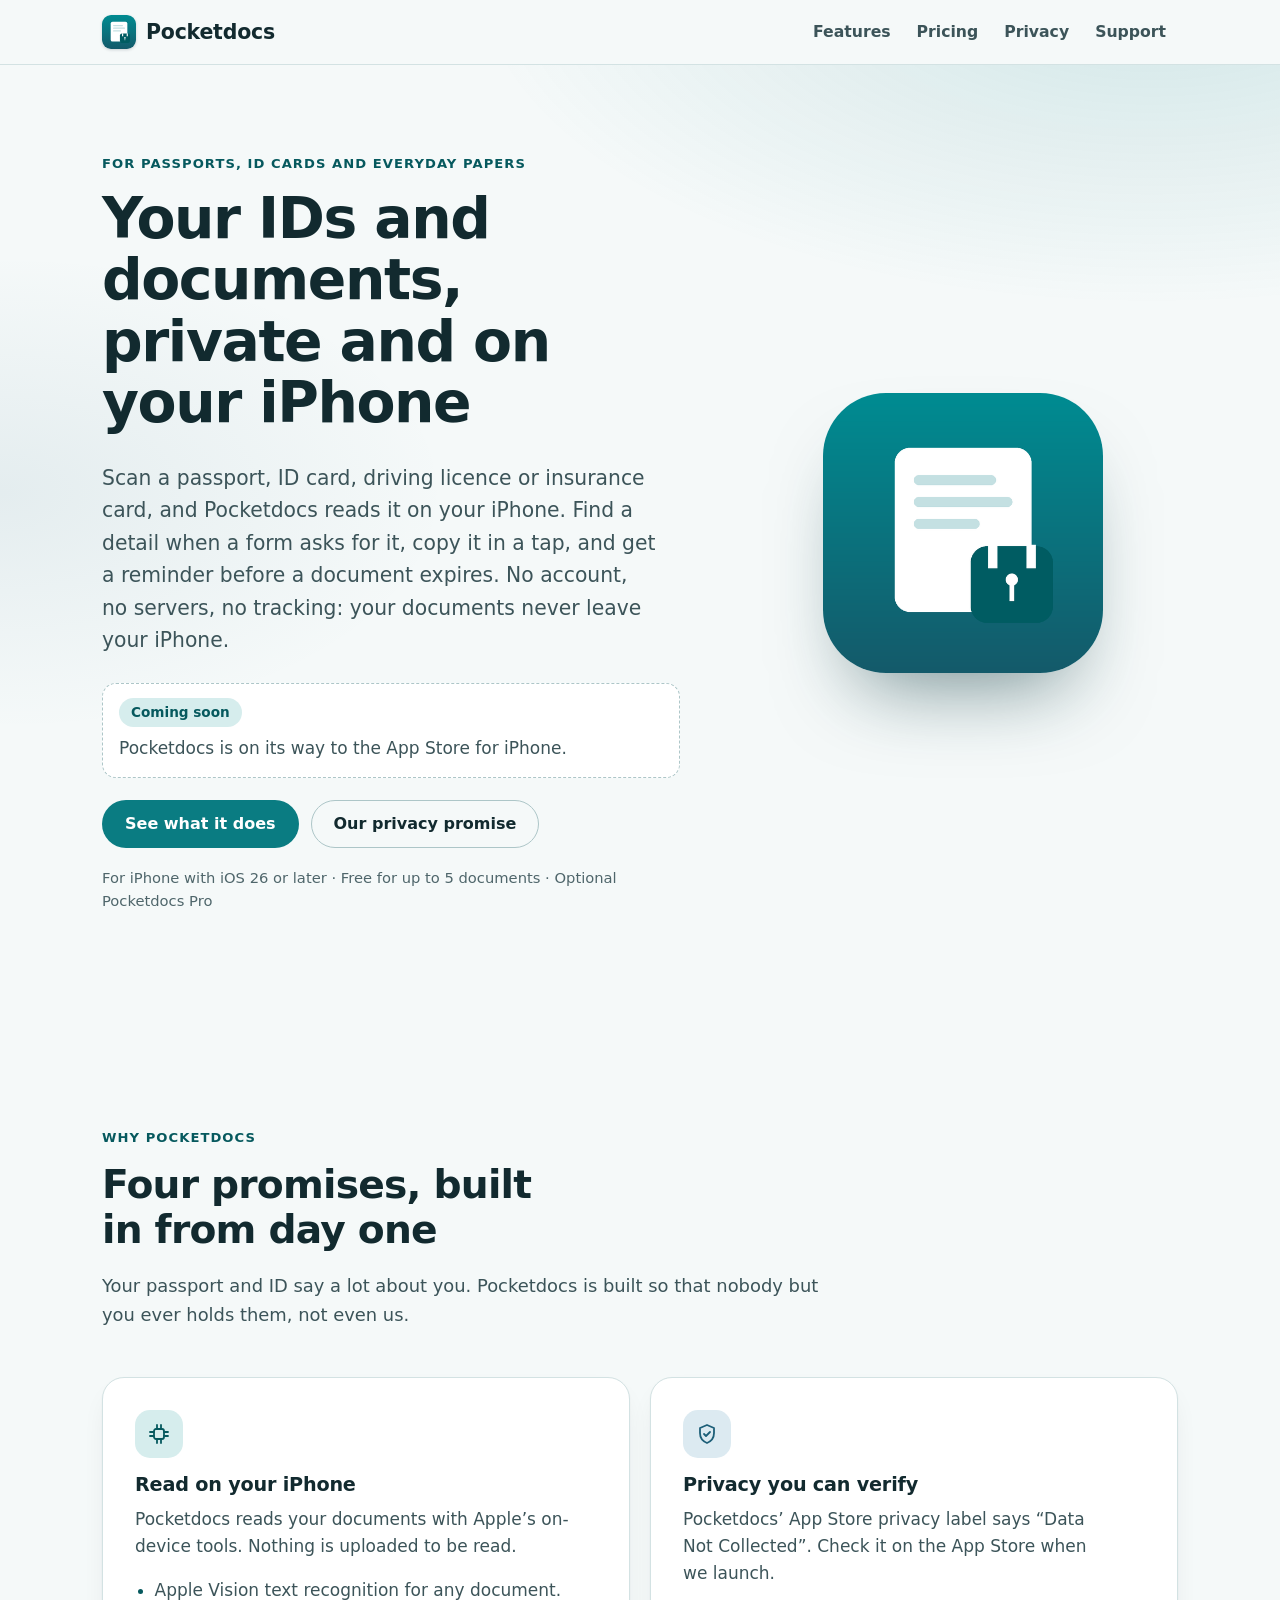
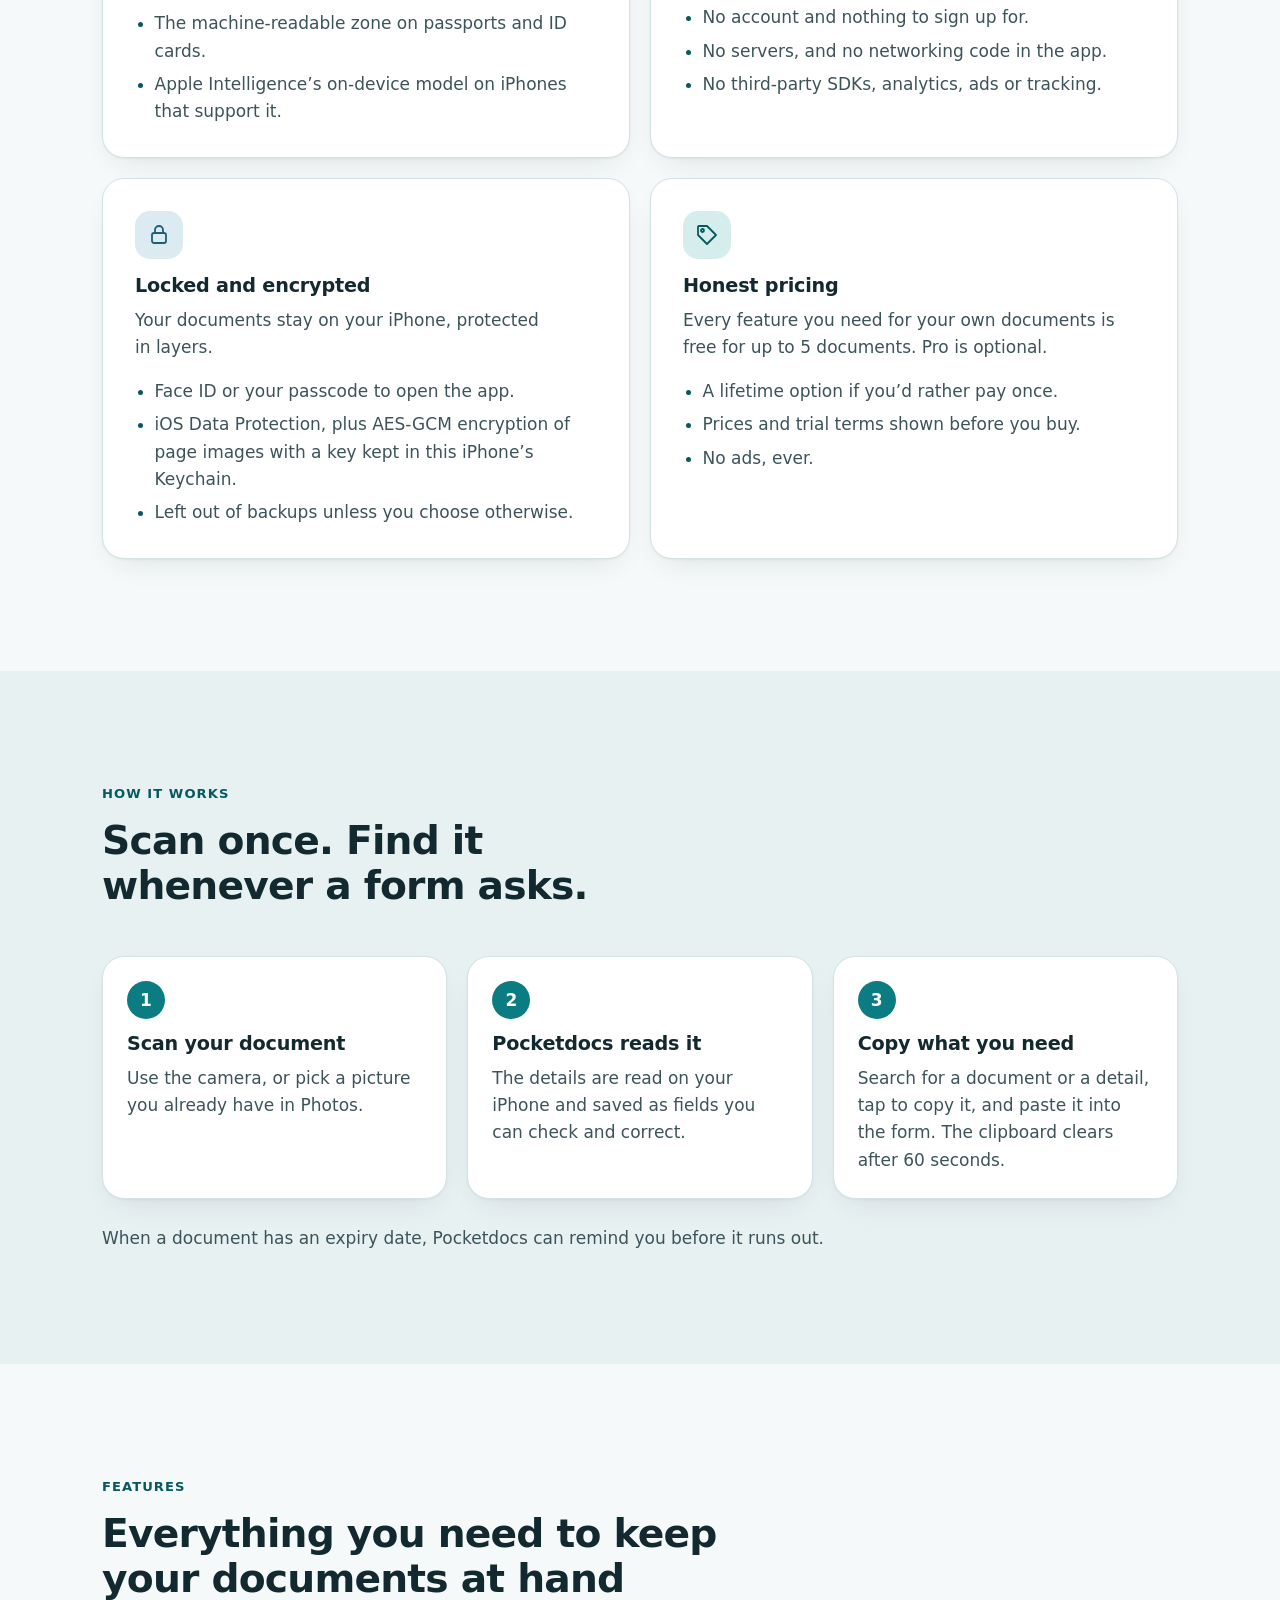
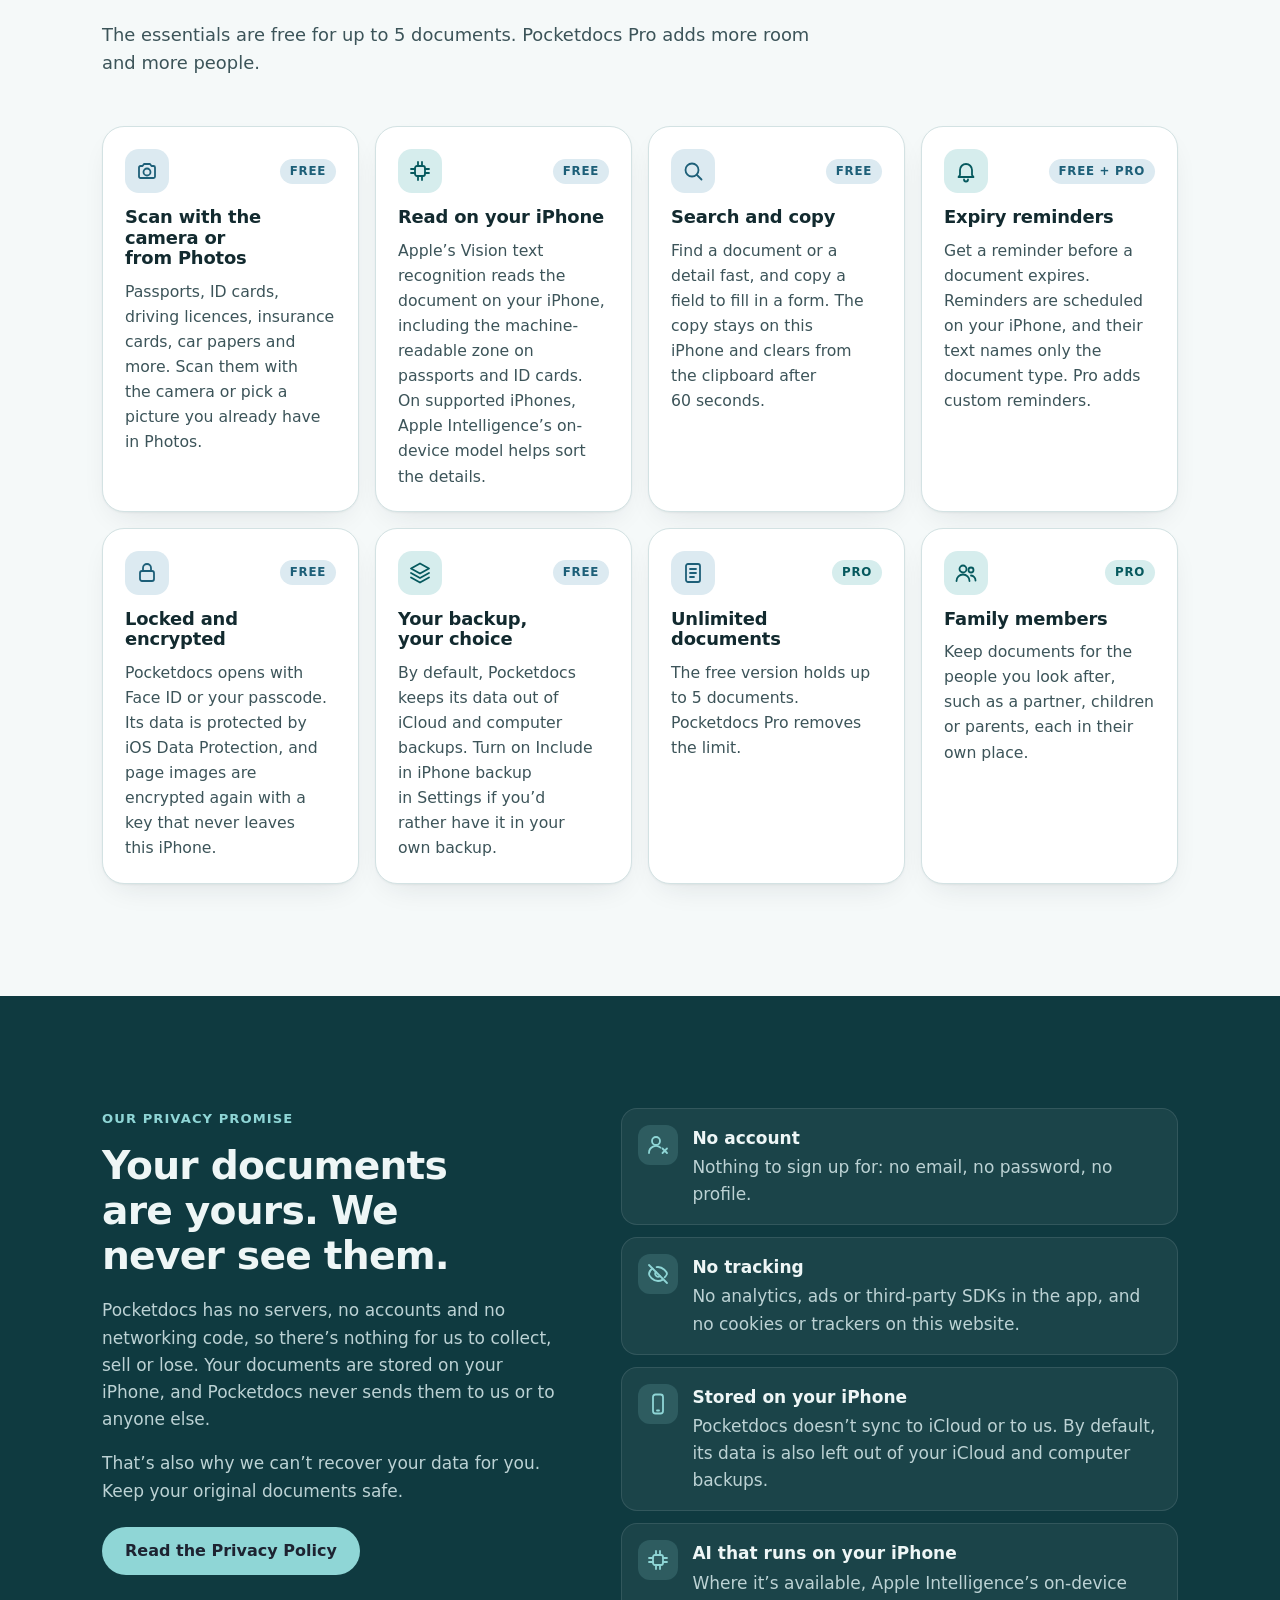
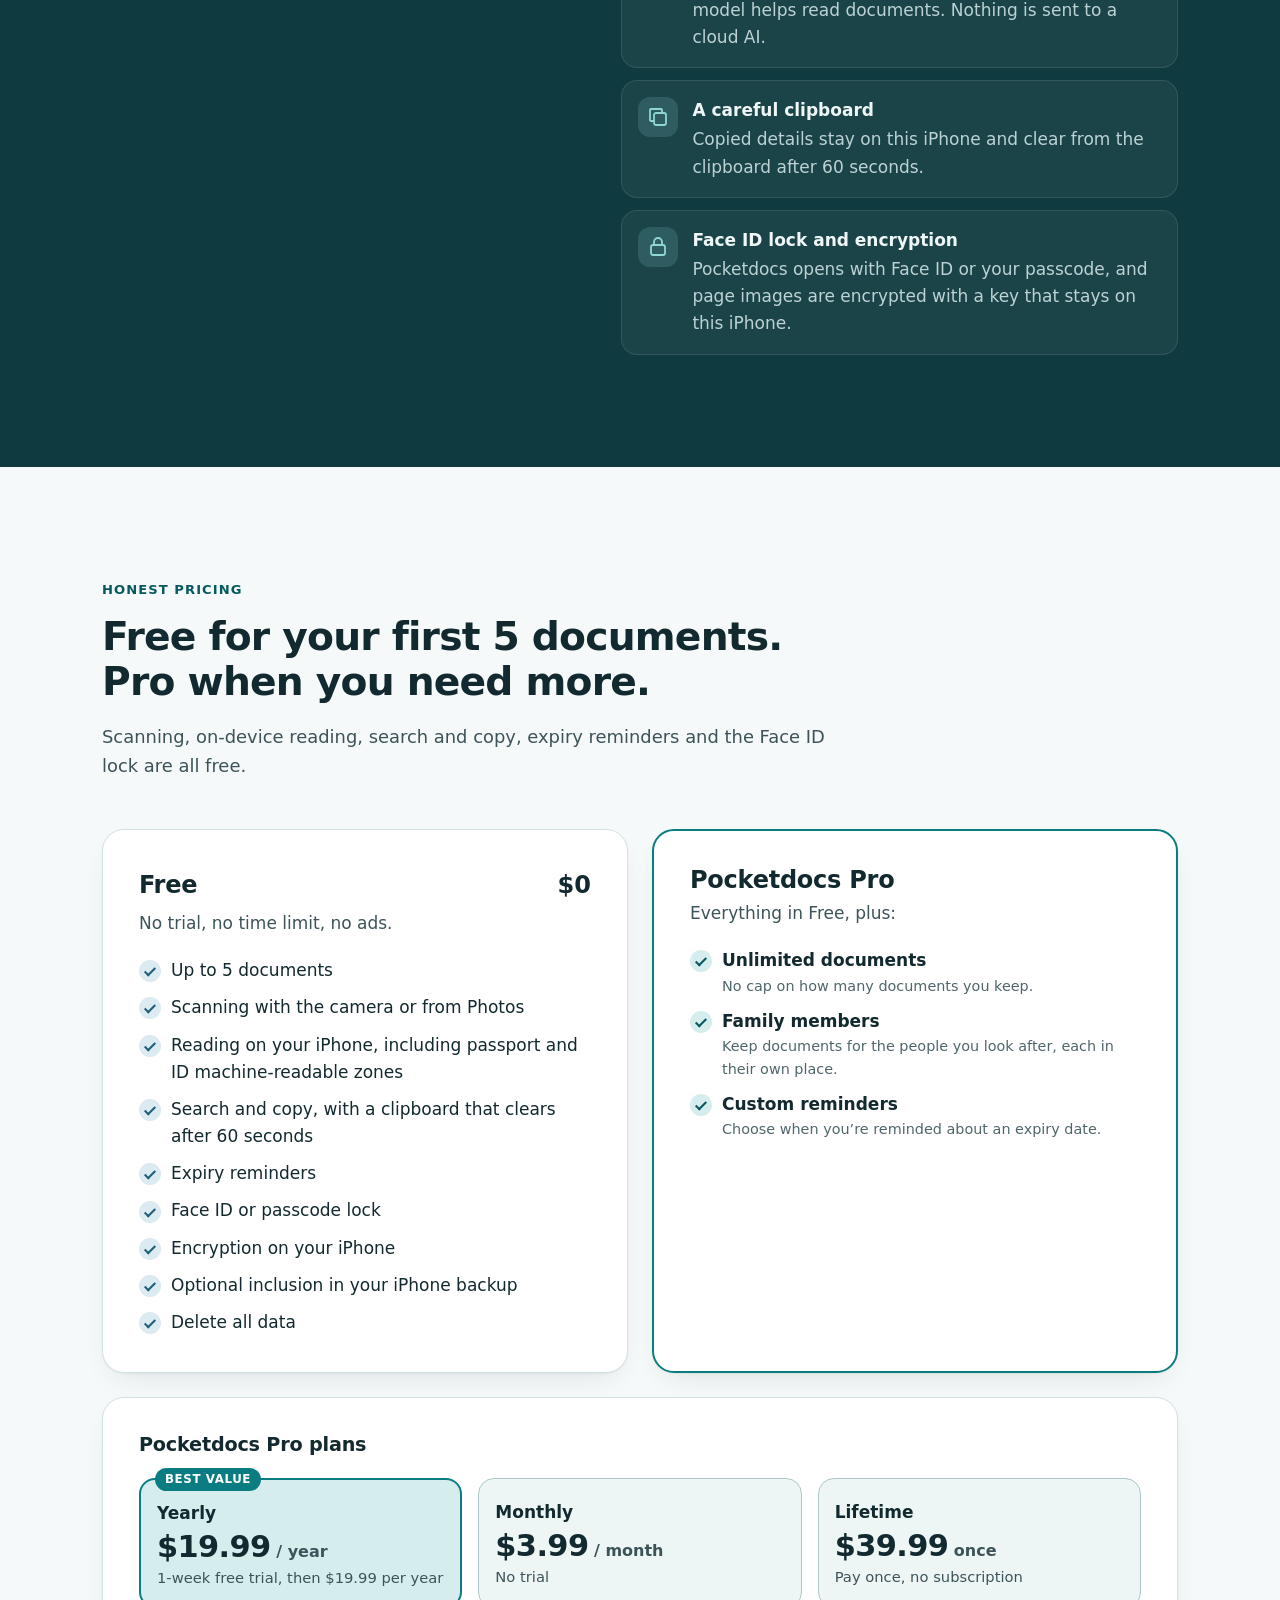
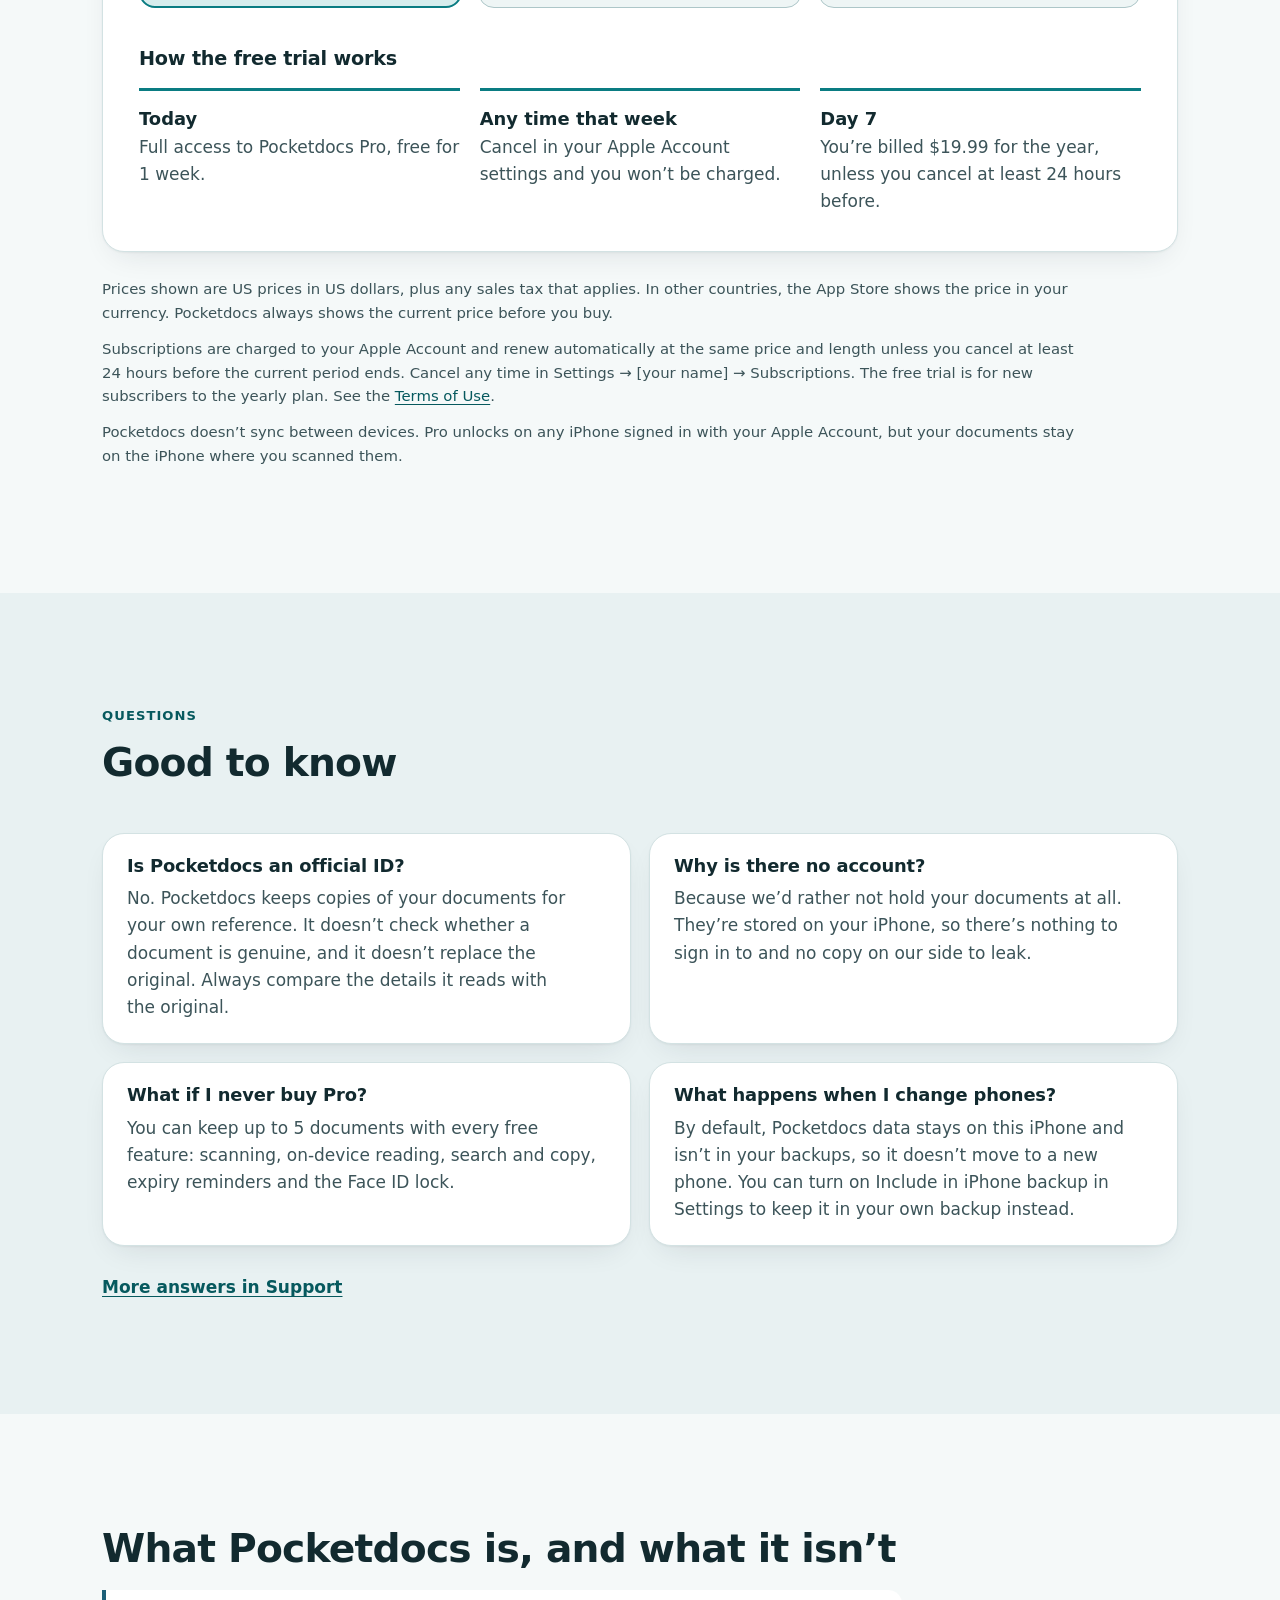
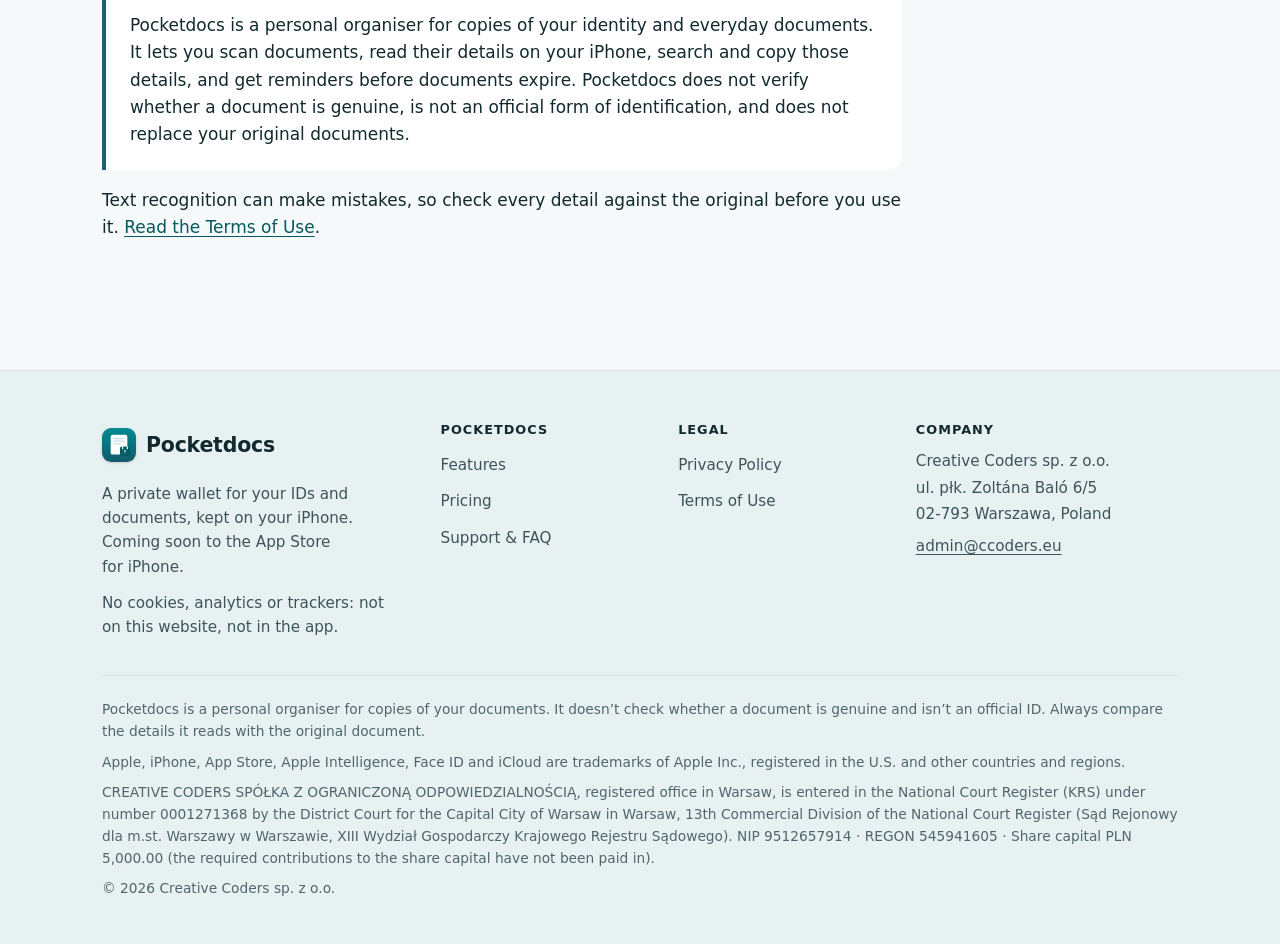
==== index.html @ 532b8bff "Publish the Pocketdocs website Landing page, Privacy Policy, Terms of Use, Support and 404 page, ada" ====
<!doctype html>
<html lang="en">
<head>
  <meta charset="utf-8">
  <meta name="viewport" content="width=device-width, initial-scale=1">
  <title>Pocketdocs: a private wallet for your IDs and documents</title>
  <meta name="description" content="Pocketdocs keeps your passport, ID card, driving licence and other documents on your iPhone: scanned and read on the device, encrypted, locked with Face ID, with expiry reminders. No account, no servers, no tracking.">
  <link rel="canonical" href="https://creative-coders-eu.github.io/pocketdocs/">
  <meta name="color-scheme" content="light dark">
  <meta name="theme-color" content="#f5f9f9" media="(prefers-color-scheme: light)">
  <meta name="theme-color" content="#0c1517" media="(prefers-color-scheme: dark)">
  <meta name="referrer" content="no-referrer">
  <meta http-equiv="Content-Security-Policy" content="default-src 'none'; style-src 'self'; img-src 'self'; base-uri 'none'; form-action 'none'">
  <meta property="og:type" content="website">
  <meta property="og:site_name" content="Pocketdocs">
  <meta property="og:title" content="Pocketdocs: a private wallet for your IDs and documents">
  <meta property="og:description" content="Pocketdocs keeps your passport, ID card, driving licence and other documents on your iPhone: scanned and read on the device, encrypted, locked with Face ID, with expiry reminders. No account, no servers, no tracking.">
  <meta property="og:url" content="https://creative-coders-eu.github.io/pocketdocs/">
  <meta property="og:image" content="https://creative-coders-eu.github.io/pocketdocs/assets/pocketdocs-icon-512.png">
  <meta property="og:image:alt" content="The Pocketdocs app icon: a white document with a dark teal padlock on a teal background.">
  <meta name="twitter:card" content="summary">
  <link rel="icon" href="favicon.ico" sizes="32x32">
  <link rel="icon" href="favicon.svg" type="image/svg+xml">
  <link rel="apple-touch-icon" href="apple-touch-icon.png">
  <link rel="stylesheet" href="assets/site.css">
</head>
<body>
  <a class="skip-link" href="#main">Skip to content</a>
  <header class="site-header">
    <div class="wrap header-inner">
      <a class="brand" href="./">
        <img class="brand-mark" src="favicon.svg" alt="" width="34" height="34">
        <span>Pocketdocs</span>
      </a>
      <nav class="site-nav" aria-label="Main">
        <ul>
          <li><a href="./#features">Features</a></li>
          <li><a href="./#pricing">Pricing</a></li>
          <li><a href="privacy/">Privacy</a></li>
          <li><a href="support/">Support</a></li>
        </ul>
      </nav>
    </div>
  </header>
  <main id="main">
    <section class="hero" aria-labelledby="hero-title">
      <div class="wrap hero-grid">
        <div class="hero-copy">
          <p class="eyebrow">For passports, ID cards and everyday papers</p>
          <h1 id="hero-title">Your IDs and documents, private and on your iPhone</h1>
          <p class="lede">Scan a passport, ID card, driving licence or insurance card, and Pocketdocs reads it on your iPhone. Find a detail when a form asks for it, copy it in a tap, and get a reminder before a document expires. No account, no servers, no tracking: your documents never leave your iPhone.</p>
          <p class="launch-note"><span class="chip">Coming soon</span> Pocketdocs is on its way to the App Store for iPhone.</p>
          <div class="hero-actions">
            <a class="btn btn-primary" href="#features">See what it does</a>
            <a class="btn btn-quiet" href="#privacy">Our privacy promise</a>
          </div>
          <p class="hero-meta">For iPhone with iOS 26 or later · Free for up to 5 documents · Optional Pocketdocs Pro</p>
        </div>
        <div class="hero-art">
          <img class="hero-icon" src="assets/pocketdocs-icon-512.png" alt="" width="512" height="512">
        </div>
      </div>
    </section>

    <section class="section" id="why" aria-labelledby="why-title">
      <div class="wrap">
        <div class="section-head">
          <p class="eyebrow">Why Pocketdocs</p>
          <h2 id="why-title">Four promises, built in from day one</h2>
          <p class="section-lede">Your passport and ID say a lot about you. Pocketdocs is built so that nobody but you ever holds them, not even us.</p>
        </div>
        <div class="pillars">
          <article class="card pillar">
            <span class="icon-tile"><svg class="icon" viewBox="0 0 24 24" aria-hidden="true" focusable="false" fill="none" stroke="currentColor" stroke-width="1.8" stroke-linecap="round" stroke-linejoin="round"><rect x="7" y="7" width="10" height="10" rx="2"/><path d="M10 3v4M14 3v4M10 17v4M14 17v4M3 10h4M3 14h4M17 10h4M17 14h4"/></svg></span>
            <h3>Read on your iPhone</h3>
            <p>Pocketdocs reads your documents with Apple’s on-device tools. Nothing is uploaded to be read.</p>
            <ul>
              <li>Apple Vision text recognition for any document.</li>
              <li>The machine-readable zone on passports and ID cards.</li>
              <li>Apple Intelligence’s on-device model on iPhones that support it.</li>
            </ul>
          </article>
          <article class="card pillar">
            <span class="icon-tile teal"><svg class="icon" viewBox="0 0 24 24" aria-hidden="true" focusable="false" fill="none" stroke="currentColor" stroke-width="1.8" stroke-linecap="round" stroke-linejoin="round"><path d="M12 3l7 3v5c0 4.5-3 8.3-7 10-4-1.7-7-5.5-7-10V6l7-3z"/><path d="M9 12l2 2 4-4"/></svg></span>
            <h3>Privacy you can verify</h3>
            <p>Pocketdocs’ App Store privacy label says “Data Not Collected”. Check it on the App Store when we launch.</p>
            <ul>
              <li>No account and nothing to sign up for.</li>
              <li>No servers, and no networking code in the app.</li>
              <li>No third-party SDKs, analytics, ads or tracking.</li>
            </ul>
          </article>
          <article class="card pillar">
            <span class="icon-tile teal"><svg class="icon" viewBox="0 0 24 24" aria-hidden="true" focusable="false" fill="none" stroke="currentColor" stroke-width="1.8" stroke-linecap="round" stroke-linejoin="round"><rect x="5" y="10" width="14" height="10" rx="2"/><path d="M8 10V7a4 4 0 0 1 8 0v3"/></svg></span>
            <h3>Locked and encrypted</h3>
            <p>Your documents stay on your iPhone, protected in layers.</p>
            <ul>
              <li>Face ID or your passcode to open the app.</li>
              <li>iOS Data Protection, plus AES-GCM encryption of page images with a key kept in this iPhone’s Keychain.</li>
              <li>Left out of backups unless you choose otherwise.</li>
            </ul>
          </article>
          <article class="card pillar">
            <span class="icon-tile"><svg class="icon" viewBox="0 0 24 24" aria-hidden="true" focusable="false" fill="none" stroke="currentColor" stroke-width="1.8" stroke-linecap="round" stroke-linejoin="round"><path d="M3 12V4a1 1 0 0 1 1-1h8l9 9-9 9-9-9z"/><circle cx="7.5" cy="7.5" r="1.5"/></svg></span>
            <h3>Honest pricing</h3>
            <p>Every feature you need for your own documents is free for up to 5 documents. Pro is optional.</p>
            <ul>
              <li>A lifetime option if you’d rather pay once.</li>
              <li>Prices and trial terms shown before you buy.</li>
              <li>No ads, ever.</li>
            </ul>
          </article>
        </div>
      </div>
    </section>

    <section class="section section-tint" id="how-it-works" aria-labelledby="how-title">
      <div class="wrap">
        <div class="section-head">
          <p class="eyebrow">How it works</p>
          <h2 id="how-title">Scan once. Find it whenever a form asks.</h2>
        </div>
        <ol class="steps">
          <li class="card step">
            <span class="step-num" aria-hidden="true">1</span>
            <h3>Scan your document</h3>
            <p>Use the camera, or pick a picture you already have in Photos.</p>
          </li>
          <li class="card step">
            <span class="step-num" aria-hidden="true">2</span>
            <h3>Pocketdocs reads it</h3>
            <p>The details are read on your iPhone and saved as fields you can check and correct.</p>
          </li>
          <li class="card step">
            <span class="step-num" aria-hidden="true">3</span>
            <h3>Copy what you need</h3>
            <p>Search for a document or a detail, tap to copy it, and paste it into the form. The clipboard clears after 60 seconds.</p>
          </li>
        </ol>
        <p class="after-steps">When a document has an expiry date, Pocketdocs can remind you before it runs out.</p>
      </div>
    </section>

    <section class="section" id="features" aria-labelledby="features-title">
      <div class="wrap">
        <div class="section-head">
          <p class="eyebrow">Features</p>
          <h2 id="features-title">Everything you need to keep your documents at hand</h2>
          <p class="section-lede">The essentials are free for up to 5 documents. Pocketdocs Pro adds more room and more people.</p>
        </div>
        <div class="features">
          <article class="card feature">
            <div class="feature-top">
              <span class="icon-tile teal"><svg class="icon" viewBox="0 0 24 24" aria-hidden="true" focusable="false" fill="none" stroke="currentColor" stroke-width="1.8" stroke-linecap="round" stroke-linejoin="round"><path d="M4 8.5A1.5 1.5 0 0 1 5.5 7h2l1.5-2h6l1.5 2h2A1.5 1.5 0 0 1 20 8.5v9a1.5 1.5 0 0 1-1.5 1.5h-13A1.5 1.5 0 0 1 4 17.5v-9z"/><circle cx="12" cy="13" r="3.5"/></svg></span>
              <span class="tag tag-free">Free</span>
            </div>
            <h3>Scan with the camera or from Photos</h3>
            <p>Passports, ID cards, driving licences, insurance cards, car papers and more. Scan them with the camera or pick a picture you already have in Photos.</p>
          </article>
          <article class="card feature">
            <div class="feature-top">
              <span class="icon-tile"><svg class="icon" viewBox="0 0 24 24" aria-hidden="true" focusable="false" fill="none" stroke="currentColor" stroke-width="1.8" stroke-linecap="round" stroke-linejoin="round"><rect x="7" y="7" width="10" height="10" rx="2"/><path d="M10 3v4M14 3v4M10 17v4M14 17v4M3 10h4M3 14h4M17 10h4M17 14h4"/></svg></span>
              <span class="tag tag-free">Free</span>
            </div>
            <h3>Read on your iPhone</h3>
            <p>Apple’s Vision text recognition reads the document on your iPhone, including the machine-readable zone on passports and ID cards. On supported iPhones, Apple Intelligence’s on-device model helps sort the details.</p>
          </article>
          <article class="card feature">
            <div class="feature-top">
              <span class="icon-tile teal"><svg class="icon" viewBox="0 0 24 24" aria-hidden="true" focusable="false" fill="none" stroke="currentColor" stroke-width="1.8" stroke-linecap="round" stroke-linejoin="round"><circle cx="11" cy="11" r="6.5"/><path d="M16 16l4.5 4.5"/></svg></span>
              <span class="tag tag-free">Free</span>
            </div>
            <h3>Search and copy</h3>
            <p>Find a document or a detail fast, and copy a field to fill in a form. The copy stays on this iPhone and clears from the clipboard after 60 seconds.</p>
          </article>
          <article class="card feature">
            <div class="feature-top">
              <span class="icon-tile"><svg class="icon" viewBox="0 0 24 24" aria-hidden="true" focusable="false" fill="none" stroke="currentColor" stroke-width="1.8" stroke-linecap="round" stroke-linejoin="round"><path d="M6 16v-5a6 6 0 0 1 12 0v5l1.5 2h-15L6 16z"/><path d="M10 20.5a2 2 0 0 0 4 0"/></svg></span>
              <span class="tag tag-free">Free + Pro</span>
            </div>
            <h3>Expiry reminders</h3>
            <p>Get a reminder before a document expires. Reminders are scheduled on your iPhone, and their text names only the document type. Pro adds custom reminders.</p>
          </article>
          <article class="card feature">
            <div class="feature-top">
              <span class="icon-tile teal"><svg class="icon" viewBox="0 0 24 24" aria-hidden="true" focusable="false" fill="none" stroke="currentColor" stroke-width="1.8" stroke-linecap="round" stroke-linejoin="round"><rect x="5" y="10" width="14" height="10" rx="2"/><path d="M8 10V7a4 4 0 0 1 8 0v3"/></svg></span>
              <span class="tag tag-free">Free</span>
            </div>
            <h3>Locked and encrypted</h3>
            <p>Pocketdocs opens with Face ID or your passcode. Its data is protected by iOS Data Protection, and page images are encrypted again with a key that never leaves this iPhone.</p>
          </article>
          <article class="card feature">
            <div class="feature-top">
              <span class="icon-tile"><svg class="icon" viewBox="0 0 24 24" aria-hidden="true" focusable="false" fill="none" stroke="currentColor" stroke-width="1.8" stroke-linecap="round" stroke-linejoin="round"><path d="M12 2.5l9 5-9 5-9-5 9-5z"/><path d="M3 12l9 5 9-5"/><path d="M3 16.5l9 5 9-5"/></svg></span>
              <span class="tag tag-free">Free</span>
            </div>
            <h3>Your backup, your choice</h3>
            <p>By default, Pocketdocs keeps its data out of iCloud and computer backups. Turn on Include in iPhone backup in Settings if you’d rather have it in your own backup.</p>
          </article>
          <article class="card feature">
            <div class="feature-top">
              <span class="icon-tile teal"><svg class="icon" viewBox="0 0 24 24" aria-hidden="true" focusable="false" fill="none" stroke="currentColor" stroke-width="1.8" stroke-linecap="round" stroke-linejoin="round"><rect x="5" y="3" width="14" height="18" rx="2"/><path d="M9 8h6M9 12h6M9 16h4"/></svg></span>
              <span class="tag tag-pro">Pro</span>
            </div>
            <h3>Unlimited documents</h3>
            <p>The free version holds up to 5 documents. Pocketdocs Pro removes the limit.</p>
          </article>
          <article class="card feature">
            <div class="feature-top">
              <span class="icon-tile"><svg class="icon" viewBox="0 0 24 24" aria-hidden="true" focusable="false" fill="none" stroke="currentColor" stroke-width="1.8" stroke-linecap="round" stroke-linejoin="round"><circle cx="9" cy="8" r="3.5"/><path d="M2.5 20a6.5 6.5 0 0 1 13 0"/><circle cx="17" cy="9" r="2.5"/><path d="M17 14.5a5 5 0 0 1 4.5 5"/></svg></span>
              <span class="tag tag-pro">Pro</span>
            </div>
            <h3>Family members</h3>
            <p>Keep documents for the people you look after, such as a partner, children or parents, each in their own place.</p>
          </article>
        </div>
      </div>
    </section>

    <section class="section band" id="privacy" aria-labelledby="privacy-title">
      <div class="wrap privacy-grid">
        <div>
          <p class="eyebrow">Our privacy promise</p>
          <h2 id="privacy-title">Your documents are yours. We never see them.</h2>
          <p>Pocketdocs has no servers, no accounts and no networking code, so there’s nothing for us to collect, sell or lose. Your documents are stored on your iPhone, and Pocketdocs never sends them to us or to anyone else.</p>
          <p>That’s also why we can’t recover your data for you. Keep your original documents safe.</p>
          <div class="hero-actions">
            <a class="btn btn-band" href="privacy/">Read the Privacy Policy</a>
          </div>
        </div>
        <ul class="promise-list">
          <li>
            <span class="promise-icon"><svg class="icon" viewBox="0 0 24 24" aria-hidden="true" focusable="false" fill="none" stroke="currentColor" stroke-width="1.8" stroke-linecap="round" stroke-linejoin="round"><circle cx="10" cy="8" r="4"/><path d="M3 20a7 7 0 0 1 11.5-5.4"/><path d="M16.5 15.5l4.5 4.5M21 15.5L16.5 20"/></svg></span>
            <span><strong>No account</strong> Nothing to sign up for: no email, no password, no profile.</span>
          </li>
          <li>
            <span class="promise-icon"><svg class="icon" viewBox="0 0 24 24" aria-hidden="true" focusable="false" fill="none" stroke="currentColor" stroke-width="1.8" stroke-linecap="round" stroke-linejoin="round"><path d="M3 3l18 18"/><path d="M10.6 5.1A9.7 9.7 0 0 1 12 5c5 0 9 5 9 7a10.6 10.6 0 0 1-2.4 3.4"/><path d="M6.6 6.6C4.4 8 3 10.4 3 12c0 2 4 7 9 7a9.6 9.6 0 0 0 4.4-1.1"/><path d="M9.9 9.9a3 3 0 0 0 4.2 4.2"/></svg></span>
            <span><strong>No tracking</strong> No analytics, ads or third-party SDKs in the app, and no cookies or trackers on this website.</span>
          </li>
          <li>
            <span class="promise-icon"><svg class="icon" viewBox="0 0 24 24" aria-hidden="true" focusable="false" fill="none" stroke="currentColor" stroke-width="1.8" stroke-linecap="round" stroke-linejoin="round"><rect x="7" y="2.5" width="10" height="19" rx="2.5"/><path d="M11 18.5h2"/></svg></span>
            <span><strong>Stored on your iPhone</strong> Pocketdocs doesn’t sync to iCloud or to us. By default, its data is also left out of your iCloud and computer backups.</span>
          </li>
          <li>
            <span class="promise-icon"><svg class="icon" viewBox="0 0 24 24" aria-hidden="true" focusable="false" fill="none" stroke="currentColor" stroke-width="1.8" stroke-linecap="round" stroke-linejoin="round"><rect x="7" y="7" width="10" height="10" rx="2"/><path d="M10 3v4M14 3v4M10 17v4M14 17v4M3 10h4M3 14h4M17 10h4M17 14h4"/></svg></span>
            <span><strong>AI that runs on your iPhone</strong> Where it’s available, Apple Intelligence’s on-device model helps read documents. Nothing is sent to a cloud AI.</span>
          </li>
          <li>
            <span class="promise-icon"><svg class="icon" viewBox="0 0 24 24" aria-hidden="true" focusable="false" fill="none" stroke="currentColor" stroke-width="1.8" stroke-linecap="round" stroke-linejoin="round"><rect x="8" y="8" width="12" height="12" rx="2"/><path d="M16 8V5a1 1 0 0 0-1-1H5a1 1 0 0 0-1 1v10a1 1 0 0 0 1 1h3"/></svg></span>
            <span><strong>A careful clipboard</strong> Copied details stay on this iPhone and clear from the clipboard after 60 seconds.</span>
          </li>
          <li>
            <span class="promise-icon"><svg class="icon" viewBox="0 0 24 24" aria-hidden="true" focusable="false" fill="none" stroke="currentColor" stroke-width="1.8" stroke-linecap="round" stroke-linejoin="round"><rect x="5" y="10" width="14" height="10" rx="2"/><path d="M8 10V7a4 4 0 0 1 8 0v3"/></svg></span>
            <span><strong>Face ID lock and encryption</strong> Pocketdocs opens with Face ID or your passcode, and page images are encrypted with a key that stays on this iPhone.</span>
          </li>
        </ul>
      </div>
    </section>

    <section class="section" id="pricing" aria-labelledby="pricing-title">
      <div class="wrap">
        <div class="section-head">
          <p class="eyebrow">Honest pricing</p>
          <h2 id="pricing-title">Free for your first 5 documents. Pro when you need more.</h2>
          <p class="section-lede">Scanning, on-device reading, search and copy, expiry reminders and the Face ID lock are all free.</p>
        </div>
        <div class="pricing-grid">
          <article class="card plan" aria-labelledby="plan-free-title">
            <div class="plan-head">
              <h3 id="plan-free-title">Free</h3>
              <p class="plan-price">$0</p>
            </div>
            <p class="plan-sub">No trial, no time limit, no ads.</p>
            <ul class="checklist">
              <li>Up to 5 documents</li>
              <li>Scanning with the camera or from Photos</li>
              <li>Reading on your iPhone, including passport and ID machine-readable zones</li>
              <li>Search and copy, with a clipboard that clears after 60 seconds</li>
              <li>Expiry reminders</li>
              <li>Face ID or passcode lock</li>
              <li>Encryption on your iPhone</li>
              <li>Optional inclusion in your iPhone backup</li>
              <li>Delete all data</li>
            </ul>
          </article>
          <article class="card plan plan-pro" aria-labelledby="plan-pro-title">
            <div class="plan-head">
              <h3 id="plan-pro-title">Pocketdocs Pro</h3>
            </div>
            <p class="plan-sub">Everything in Free, plus:</p>
            <ul class="checklist warm">
              <li><strong>Unlimited documents</strong> <span class="sub">No cap on how many documents you keep.</span></li>
              <li><strong>Family members</strong> <span class="sub">Keep documents for the people you look after, each in their own place.</span></li>
              <li><strong>Custom reminders</strong> <span class="sub">Choose when you’re reminded about an expiry date.</span></li>
            </ul>
          </article>
        </div>
        <div class="card plans">
          <h3 id="plans-title">Pocketdocs Pro plans</h3>
          <ul class="price-options" aria-labelledby="plans-title">
            <li class="price-option featured">
              <span class="badge">Best value</span>
              <span class="po-name">Yearly</span>
              <span class="po-price">$19.99<span class="po-per"> / year</span></span>
              <span class="po-note">1-week free trial, then $19.99 per year</span>
            </li>
            <li class="price-option">
              <span class="po-name">Monthly</span>
              <span class="po-price">$3.99<span class="po-per"> / month</span></span>
              <span class="po-note">No trial</span>
            </li>
            <li class="price-option">
              <span class="po-name">Lifetime</span>
              <span class="po-price">$39.99<span class="po-per"> once</span></span>
              <span class="po-note">Pay once, no subscription</span>
            </li>
          </ul>
          <h3>How the free trial works</h3>
          <ol class="timeline">
            <li><strong>Today</strong> Full access to Pocketdocs Pro, free for 1 week.</li>
            <li><strong>Any time that week</strong> Cancel in your Apple Account settings and you won’t be charged.</li>
            <li><strong>Day 7</strong> You’re billed $19.99 for the year, unless you cancel at least 24 hours before.</li>
          </ol>
        </div>
        <div class="fine-print">
          <p>Prices shown are US prices in US dollars, plus any sales tax that applies. In other countries, the App Store shows the price in your currency. Pocketdocs always shows the current price before you buy.</p>
          <p>Subscriptions are charged to your Apple Account and renew automatically at the same price and length unless you cancel at least 24 hours before the current period ends. Cancel any time in Settings → [your name] → Subscriptions. The free trial is for new subscribers to the yearly plan. See the <a href="terms/">Terms of Use</a>.</p>
          <p>Pocketdocs doesn’t sync between devices. Pro unlocks on any iPhone signed in with your Apple Account, but your documents stay on the iPhone where you scanned them.</p>
        </div>
      </div>
    </section>

    <section class="section section-tint" id="faq" aria-labelledby="faq-title">
      <div class="wrap">
        <div class="section-head">
          <p class="eyebrow">Questions</p>
          <h2 id="faq-title">Good to know</h2>
        </div>
        <div class="faq-grid">
          <div class="card qa">
            <h3>Is Pocketdocs an official ID?</h3>
            <p>No. Pocketdocs keeps copies of your documents for your own reference. It doesn’t check whether a document is genuine, and it doesn’t replace the original. Always compare the details it reads with the original.</p>
          </div>
          <div class="card qa">
            <h3>Why is there no account?</h3>
            <p>Because we’d rather not hold your documents at all. They’re stored on your iPhone, so there’s nothing to sign in to and no copy on our side to leak.</p>
          </div>
          <div class="card qa">
            <h3>What if I never buy Pro?</h3>
            <p>You can keep up to 5 documents with every free feature: scanning, on-device reading, search and copy, expiry reminders and the Face ID lock.</p>
          </div>
          <div class="card qa">
            <h3>What happens when I change phones?</h3>
            <p>By default, Pocketdocs data stays on this iPhone and isn’t in your backups, so it doesn’t move to a new phone. You can turn on Include in iPhone backup in Settings to keep it in your own backup instead.</p>
          </div>
        </div>
        <p class="more-link"><a href="support/">More answers in Support</a></p>
      </div>
    </section>

    <section class="section" id="about" aria-labelledby="about-title">
      <div class="wrap">
        <div class="purpose">
          <h2 id="about-title">What Pocketdocs is, and what it isn’t</h2>
          <p class="purpose-statement">Pocketdocs is a personal organiser for copies of your identity and everyday documents. It lets you scan documents, read their details on your iPhone, search and copy those details, and get reminders before documents expire. Pocketdocs does not verify whether a document is genuine, is not an official form of identification, and does not replace your original documents.</p>
          <p>Text recognition can make mistakes, so check every detail against the original before you use it. <a href="terms/">Read the Terms of Use</a>.</p>
        </div>
      </div>
    </section>
  </main>
  <footer class="site-footer">
    <div class="wrap">
      <div class="footer-grid">
        <div class="footer-brand">
          <a class="brand" href="./">
            <img class="brand-mark" src="favicon.svg" alt="" width="34" height="34">
            <span>Pocketdocs</span>
          </a>
          <p>A private wallet for your IDs and documents, kept on your iPhone. Coming soon to the App Store for iPhone.</p>
          <p>No cookies, analytics or trackers: not on this website, not in the app.</p>
        </div>
        <nav class="footer-col" aria-label="Product">
          <h2 class="footer-title">Pocketdocs</h2>
          <ul>
            <li><a href="./#features">Features</a></li>
            <li><a href="./#pricing">Pricing</a></li>
            <li><a href="support/">Support &amp; FAQ</a></li>
          </ul>
        </nav>
        <nav class="footer-col" aria-label="Legal">
          <h2 class="footer-title">Legal</h2>
          <ul>
            <li><a href="privacy/">Privacy Policy</a></li>
            <li><a href="terms/">Terms of Use</a></li>
          </ul>
        </nav>
        <div class="footer-col">
          <h2 class="footer-title">Company</h2>
          <address>
            Creative Coders sp. z o.o.<br>
            <span lang="pl">ul. płk. Zoltána Baló 6/5</span><br>
            02-793 <span lang="pl">Warszawa</span>, Poland<br>
            <a href="mailto:admin@ccoders.eu">admin@ccoders.eu</a>
          </address>
        </div>
      </div>
      <div class="footer-legal">
        <p>Pocketdocs is a personal organiser for copies of your documents. It doesn’t check whether a document is genuine and isn’t an official ID. Always compare the details it reads with the original document.</p>
        <p>Apple, iPhone, App Store, Apple Intelligence, Face ID and iCloud are trademarks of Apple Inc., registered in the U.S. and other countries and regions.</p>
        <p><span lang="pl">CREATIVE CODERS SPÓŁKA Z OGRANICZONĄ ODPOWIEDZIALNOŚCIĄ</span>, registered office in Warsaw, is entered in the National Court Register (KRS) under number 0001271368 by the District Court for the Capital City of Warsaw in Warsaw, 13th Commercial Division of the National Court Register (<span lang="pl">Sąd Rejonowy dla m.st. Warszawy w Warszawie, XIII Wydział Gospodarczy Krajowego Rejestru Sądowego</span>). NIP 9512657914 · REGON 545941605 · Share capital PLN 5,000.00 (the required contributions to the share capital have not been paid in).</p>
        <p>© 2026 Creative Coders sp. z o.o.</p>
      </div>
    </div>
  </footer>
</body>
</html>
---- assets/site.css ----
/*
  Pocketdocs website styles.
  Plain CSS: no build step, no external fonts, no third-party assets.
  Palette follows the app icon: cool off-white, teal accent,
  deep ink, slate-blue secondary. Every text/background pair meets WCAG 2.2 AA (4.5:1)
  in both light and dark mode.
*/

/* ---------- Tokens ---------- */
:root {
  color-scheme: light dark;

  --bg: #f5f9f9;
  --bg-tint: #e8f1f2;
  --surface: #ffffff;
  --surface-2: #eef5f5;
  --border: #d3e2e3;
  --border-strong: #adc6c8;

  --ink: #122a2f;
  --ink-2: #3c5459;
  --ink-3: #4f666b;

  --accent: #0a7c82;
  --accent-hover: #086c72;
  --accent-ink: #ffffff;
  --accent-soft: #d6eded;
  --accent-text: #06595e;

  --teal: #1d5f78;
  --teal-soft: #dceaf1;

  --focus: #06595e;

  --band: #0f3a40;
  --on-band: #eef6f6;
  --on-band-2: #bcd2d4;
  --band-accent: #8fd6d6;
  --band-card: rgba(255, 255, 255, 0.05);
  --band-line: rgba(255, 255, 255, 0.1);
  --band-icon: rgba(143, 214, 214, 0.16);

  --glow-warm: rgba(10, 124, 130, 0.16);
  --glow-cool: rgba(29, 95, 120, 0.08);

  --shadow: 0 1px 2px rgba(29, 35, 49, 0.05), 0 12px 32px -14px rgba(29, 35, 49, 0.14);

  --radius: 22px;
  --radius-sm: 14px;
  --wrap: 1140px;
  --gutter: clamp(16px, 5vw, 32px);

  --font-body: system-ui, -apple-system, BlinkMacSystemFont, "Segoe UI", Roboto, "Helvetica Neue", Arial, "Noto Sans", sans-serif;
  --font-display: ui-rounded, "SF Pro Rounded", system-ui, -apple-system, BlinkMacSystemFont, "Segoe UI", Roboto, "Helvetica Neue", Arial, "Noto Sans", sans-serif;
}

@media (prefers-color-scheme: dark) {
  :root {
    --bg: #0c1517;
    --bg-tint: #101c1f;
    --surface: #142326;
    --surface-2: #192b2e;
    --border: #26393c;
    --border-strong: #3a5457;

    --ink: #e9f2f2;
    --ink-2: #b8cacc;
    --ink-3: #98adb0;

    --accent: #5cc6c6;
    --accent-hover: #7fd4d4;
    --accent-ink: #06201f;
    --accent-soft: #123538;
    --accent-text: #7fd4d4;

    --teal: #8fc8de;
    --teal-soft: #142b34;

    --focus: #7fd4d4;

    --band: #142326;
    --on-band: #e9f2f2;
    --on-band-2: #b8cacc;
    --band-accent: #7fd4d4;
    --band-card: rgba(255, 255, 255, 0.03);
    --band-line: rgba(255, 255, 255, 0.08);
    --band-icon: rgba(127, 212, 212, 0.12);

    --glow-warm: rgba(92, 198, 198, 0.12);
    --glow-cool: rgba(143, 200, 222, 0.05);

    --shadow: 0 1px 2px rgba(0, 0, 0, 0.35), 0 12px 32px -14px rgba(0, 0, 0, 0.55);
  }
}

/* ---------- Base ---------- */
*,
*::before,
*::after {
  box-sizing: border-box;
}

html {
  -webkit-text-size-adjust: 100%;
  text-size-adjust: 100%;
  background: var(--bg);
}

@media (prefers-reduced-motion: no-preference) {
  html {
    scroll-behavior: smooth;
  }
}

body {
  margin: 0;
  min-height: 100vh;
  display: flex;
  flex-direction: column;
  background: var(--bg);
  color: var(--ink);
  font-family: var(--font-body);
  font-size: 1.0625rem;
  line-height: 1.6;
  overflow-wrap: break-word;
  -webkit-font-smoothing: antialiased;
  -moz-osx-font-smoothing: grayscale;
}

main {
  flex: 1 0 auto;
}

h1,
h2,
h3,
h4 {
  margin: 0 0 0.5em;
  color: var(--ink);
  font-family: var(--font-display);
  font-weight: 700;
  line-height: 1.15;
  letter-spacing: -0.015em;
  text-wrap: balance;
}

h1 {
  font-size: clamp(2.15rem, 1.3rem + 3.6vw, 3.55rem);
  letter-spacing: -0.025em;
  line-height: 1.08;
}

h2 {
  font-size: clamp(1.7rem, 1.25rem + 2vw, 2.45rem);
  letter-spacing: -0.02em;
}

h3 {
  font-size: 1.2rem;
  letter-spacing: -0.01em;
}

p {
  margin: 0 0 1em;
  text-wrap: pretty;
}

ul,
ol {
  margin: 0 0 1em;
}

strong {
  font-weight: 650;
}

a {
  color: var(--accent-text);
  text-decoration-line: underline;
  text-decoration-thickness: 1px;
  text-underline-offset: 0.18em;
}

a:hover {
  text-decoration-thickness: 2px;
}

a[href^="tel:"] {
  white-space: nowrap;
}

:focus-visible {
  outline: 3px solid var(--focus);
  outline-offset: 3px;
  border-radius: 4px;
}

::selection {
  background: var(--accent-soft);
  color: var(--ink);
}

img,
svg {
  max-width: 100%;
}

.visually-hidden {
  position: absolute !important;
  width: 1px;
  height: 1px;
  margin: -1px;
  padding: 0;
  overflow: hidden;
  clip: rect(0 0 0 0);
  clip-path: inset(50%);
  white-space: nowrap;
  border: 0;
}

.skip-link {
  position: absolute;
  top: 12px;
  left: 12px;
  z-index: 100;
  padding: 10px 16px;
  border-radius: 10px;
  background: var(--ink);
  color: var(--bg);
  font-weight: 650;
  text-decoration: none;
  transform: translateY(-200%);
}

.skip-link:focus {
  transform: none;
}

.wrap {
  width: 100%;
  max-width: var(--wrap);
  margin-inline: auto;
  padding-inline: var(--gutter);
}

.icon {
  display: block;
  flex: none;
  width: 24px;
  height: 24px;
}

/* ---------- Header ---------- */
.site-header {
  border-bottom: 1px solid var(--border);
  background: var(--bg);
}

.header-inner {
  display: flex;
  flex-wrap: wrap;
  align-items: center;
  justify-content: space-between;
  gap: 2px 16px;
  padding-block: 10px;
}

.brand {
  display: inline-flex;
  align-items: center;
  gap: 10px;
  min-height: 44px;
  color: var(--ink);
  font-family: var(--font-display);
  font-size: 1.28rem;
  font-weight: 700;
  letter-spacing: -0.01em;
  text-decoration: none;
}

.brand-mark {
  display: block;
  width: 34px;
  height: 34px;
  border-radius: 9px;
  box-shadow: 0 1px 3px rgba(29, 35, 49, 0.18);
}

.site-nav ul {
  display: flex;
  flex-wrap: wrap;
  gap: 2px;
  margin: 0;
  padding: 0;
  list-style: none;
}

.site-nav a {
  display: inline-flex;
  align-items: center;
  min-height: 44px;
  padding: 0 12px;
  border-radius: 999px;
  color: var(--ink-2);
  font-size: 0.98rem;
  font-weight: 560;
  text-decoration: none;
}

.site-nav a:hover {
  background: var(--surface-2);
  color: var(--ink);
}

.site-nav a[aria-current="page"] {
  background: var(--accent-soft);
  color: var(--ink);
}

@media (max-width: 559px) {
  .site-nav {
    width: 100%;
  }

  .site-nav ul {
    margin-left: -12px;
  }
}

/* ---------- Buttons, chips, tags ---------- */
.btn {
  display: inline-flex;
  align-items: center;
  justify-content: center;
  gap: 8px;
  min-height: 48px;
  padding: 0 22px;
  border: 1.5px solid transparent;
  border-radius: 999px;
  font-size: 1rem;
  font-weight: 650;
  text-align: center;
  text-decoration: none;
}

.btn-primary {
  background: var(--accent);
  color: var(--accent-ink);
}

.btn-primary:hover {
  background: var(--accent-hover);
}

.btn-quiet {
  border-color: var(--border-strong);
  background: transparent;
  color: var(--ink);
}

.btn-quiet:hover {
  background: var(--surface-2);
}

.btn-band {
  background: var(--band-accent);
  color: #1d2331;
}

.btn-band:hover {
  background: #f9c6a6;
}

.chip {
  display: inline-flex;
  align-items: center;
  padding: 4px 12px;
  border-radius: 999px;
  background: var(--accent-soft);
  color: var(--accent-text);
  font-size: 0.85rem;
  font-weight: 700;
  white-space: nowrap;
}

.tag {
  display: inline-block;
  padding: 3px 10px;
  border-radius: 999px;
  font-size: 0.74rem;
  font-weight: 700;
  letter-spacing: 0.06em;
  text-transform: uppercase;
  white-space: nowrap;
}

.tag-free {
  background: var(--teal-soft);
  color: var(--teal);
}

.tag-pro {
  background: var(--accent-soft);
  color: var(--accent-text);
}

.eyebrow {
  margin: 0 0 14px;
  color: var(--accent-text);
  font-size: 0.82rem;
  font-weight: 700;
  letter-spacing: 0.08em;
  text-transform: uppercase;
}

.lede {
  max-width: 36em;
  color: var(--ink-2);
  font-size: clamp(1.1rem, 1rem + 0.45vw, 1.27rem);
}

.card {
  border: 1px solid var(--border);
  border-radius: var(--radius);
  background: var(--surface);
  box-shadow: var(--shadow);
}

.icon-tile {
  display: grid;
  place-items: center;
  width: 48px;
  height: 48px;
  margin-bottom: 16px;
  border-radius: 15px;
  background: var(--accent-soft);
  color: var(--accent-text);
}

.icon-tile.teal {
  background: var(--teal-soft);
  color: var(--teal);
}

/* ---------- Hero ---------- */
.hero {
  padding-block: clamp(36px, 7vw, 88px) clamp(52px, 8vw, 104px);
  background:
    radial-gradient(1100px 540px at 90% -10%, var(--glow-warm), transparent 62%),
    radial-gradient(640px 340px at 0% 45%, var(--glow-cool), transparent 70%);
}

.hero-grid {
  display: grid;
  align-items: center;
  gap: clamp(40px, 6vw, 64px);
}

@media (min-width: 920px) {
  .hero-grid {
    grid-template-columns: minmax(0, 1.15fr) minmax(0, 0.85fr);
  }
}

.launch-note {
  display: flex;
  flex-wrap: wrap;
  align-items: center;
  gap: 8px 12px;
  max-width: 34em;
  margin: 26px 0 0;
  padding: 14px 16px;
  border: 1px dashed var(--border-strong);
  border-radius: var(--radius-sm);
  background: var(--surface);
  color: var(--ink-2);
}

.hero-actions {
  display: flex;
  flex-wrap: wrap;
  gap: 12px;
  margin-top: 22px;
}

.hero-meta {
  margin: 18px 0 0;
  color: var(--ink-3);
  font-size: 0.92rem;
}

/* App icon illustration (decorative) */
.hero-art {
  display: flex;
  justify-content: center;
}

.hero-icon {
  display: block;
  width: min(280px, 64vw);
  height: auto;
  border-radius: 22.5%;
  box-shadow: 0 44px 80px -34px rgba(8, 52, 58, 0.55);
}

/* ---------- Sections ---------- */
.section {
  padding-block: clamp(56px, 9vw, 112px);
}

.section-tint {
  background: var(--bg-tint);
}

.section-head {
  max-width: 46rem;
  margin-bottom: clamp(28px, 4vw, 48px);
}

.section-lede {
  margin-bottom: 0;
  color: var(--ink-2);
  font-size: 1.12rem;
}

/* Pillars */
.pillars {
  display: grid;
  gap: 16px;
}

@media (min-width: 760px) {
  .pillars {
    grid-template-columns: repeat(2, minmax(0, 1fr));
    gap: 20px;
  }
}

.pillar {
  padding: clamp(22px, 3vw, 32px);
}

.pillar p {
  color: var(--ink-2);
}

.pillar ul {
  margin: 0;
  padding-left: 1.15em;
  color: var(--ink-2);
}

.pillar li + li {
  margin-top: 6px;
}

.pillar li::marker {
  color: var(--accent-text);
}

/* Morning steps */
.steps {
  display: grid;
  gap: 16px;
  margin: 0;
  padding: 0;
  list-style: none;
}

@media (min-width: 820px) {
  .steps {
    grid-template-columns: repeat(3, minmax(0, 1fr));
    gap: 20px;
  }
}

.step {
  padding: 24px;
}

.step-num {
  display: inline-grid;
  place-items: center;
  width: 38px;
  height: 38px;
  margin-bottom: 14px;
  border-radius: 50%;
  background: var(--accent);
  color: var(--accent-ink);
  font-family: var(--font-display);
  font-weight: 700;
}

.step p {
  margin: 0;
  color: var(--ink-2);
}

.after-steps {
  max-width: 46rem;
  margin: 26px 0 0;
  color: var(--ink-2);
}

/* Features */
.features {
  display: grid;
  gap: 14px;
}

@media (min-width: 620px) {
  .features {
    grid-template-columns: repeat(2, minmax(0, 1fr));
  }
}

@media (min-width: 1060px) {
  .features {
    grid-template-columns: repeat(4, minmax(0, 1fr));
    gap: 16px;
  }
}

.feature {
  display: flex;
  flex-direction: column;
  gap: 10px;
  padding: 22px;
}

.feature-top {
  display: flex;
  align-items: center;
  justify-content: space-between;
  gap: 10px;
}

.feature .icon-tile {
  width: 44px;
  height: 44px;
  margin: 0;
  border-radius: 14px;
}

.feature h3 {
  margin: 4px 0 0;
  font-size: 1.12rem;
}

.feature p {
  margin: 0;
  color: var(--ink-2);
  font-size: 0.98rem;
}

/* Privacy band */
.band {
  background: var(--band);
  color: var(--on-band);
}

.band h2,
.band h3 {
  color: var(--on-band);
}

.band p {
  color: var(--on-band-2);
}

.band a:not(.btn) {
  color: var(--band-accent);
}

.band .eyebrow {
  color: var(--band-accent);
}

.band :focus-visible {
  outline-color: var(--band-accent);
}

.privacy-grid {
  display: grid;
  gap: 36px;
}

@media (min-width: 920px) {
  .privacy-grid {
    grid-template-columns: minmax(0, 0.9fr) minmax(0, 1.1fr);
    align-items: start;
    gap: 64px;
  }
}

.promise-list {
  display: grid;
  gap: 12px;
  margin: 0;
  padding: 0;
  list-style: none;
}

.promise-list li {
  display: grid;
  grid-template-columns: 40px minmax(0, 1fr);
  align-items: start;
  gap: 14px;
  padding: 16px;
  border: 1px solid var(--band-line);
  border-radius: 16px;
  background: var(--band-card);
  color: var(--on-band-2);
}

.promise-icon {
  display: grid;
  place-items: center;
  width: 40px;
  height: 40px;
  border-radius: 12px;
  background: var(--band-icon);
  color: var(--band-accent);
}

.promise-list strong {
  display: block;
  margin-bottom: 2px;
  color: var(--on-band);
}

/* Pricing */
.pricing-grid {
  display: grid;
  gap: 20px;
}

@media (min-width: 900px) {
  .pricing-grid {
    grid-template-columns: repeat(2, minmax(0, 1fr));
    gap: 24px;
  }
}

.plan {
  padding: clamp(22px, 3.2vw, 36px);
}

.plan-pro {
  border: 2px solid var(--accent);
}

.plan-head {
  display: flex;
  flex-wrap: wrap;
  align-items: baseline;
  justify-content: space-between;
  gap: 6px 12px;
  margin-bottom: 6px;
}

.plan-head h3 {
  margin: 0;
  font-size: 1.5rem;
}

.plan-price {
  margin: 0;
  color: var(--ink);
  font-family: var(--font-display);
  font-size: 1.5rem;
  font-weight: 700;
}

.plan-sub {
  margin-bottom: 20px;
  color: var(--ink-2);
}

.checklist {
  display: grid;
  gap: 10px;
  margin: 0;
  padding: 0;
  list-style: none;
}

.checklist li {
  position: relative;
  padding-left: 32px;
}

.checklist li::before {
  content: "";
  position: absolute;
  top: 0.18em;
  left: 0;
  width: 22px;
  height: 22px;
  border-radius: 50%;
  background: var(--teal-soft);
}

.checklist li::after {
  content: "";
  position: absolute;
  top: calc(0.18em + 5px);
  left: 8px;
  width: 6px;
  height: 11px;
  border: solid var(--teal);
  border-width: 0 2.2px 2.2px 0;
  transform: rotate(45deg);
}

.checklist.warm li::before {
  background: var(--accent-soft);
}

.checklist.warm li::after {
  border-color: var(--accent-text);
}

.checklist .sub {
  display: block;
  color: var(--ink-3);
  font-size: 0.9rem;
}

.plans {
  margin-top: 24px;
  padding: clamp(22px, 3.2vw, 36px);
}

.plans h3 {
  margin-bottom: 22px;
}

.plans h3 + .timeline {
  margin-top: -4px;
}

.price-options {
  display: grid;
  gap: 18px;
  margin: 0 0 clamp(28px, 4vw, 40px);
  padding: 0;
  list-style: none;
}

@media (min-width: 800px) {
  .price-options {
    grid-template-columns: repeat(3, minmax(0, 1fr));
    gap: 16px;
  }
}

.price-option {
  position: relative;
  display: flex;
  flex-direction: column;
  gap: 2px;
  padding: 20px 16px 16px;
  border: 1px solid var(--border-strong);
  border-radius: 16px;
  background: var(--surface-2);
}

.price-option.featured {
  border: 2px solid var(--accent);
  background: var(--accent-soft);
}

.badge {
  position: absolute;
  top: -12px;
  left: 14px;
  padding: 2px 10px;
  border-radius: 999px;
  background: var(--accent);
  color: var(--accent-ink);
  font-size: 0.74rem;
  font-weight: 700;
  letter-spacing: 0.05em;
  text-transform: uppercase;
}

.po-name {
  font-weight: 700;
}

.po-price {
  font-family: var(--font-display);
  font-size: 1.9rem;
  font-weight: 700;
  line-height: 1.15;
  letter-spacing: -0.02em;
}

.po-per {
  color: var(--ink-2);
  font-size: 1rem;
  font-weight: 600;
  letter-spacing: 0;
}

.po-note {
  color: var(--ink-2);
  font-size: 0.92rem;
}

.timeline {
  display: grid;
  gap: 14px;
  margin: 0;
  padding: 0;
  list-style: none;
}

@media (min-width: 760px) {
  .timeline {
    grid-template-columns: repeat(3, minmax(0, 1fr));
    gap: 20px;
  }
}

.timeline li {
  padding-top: 14px;
  border-top: 3px solid var(--accent);
  color: var(--ink-2);
}

.timeline strong {
  display: block;
  color: var(--ink);
  font-family: var(--font-display);
  font-size: 1.12rem;
}

.fine-print {
  max-width: 62rem;
  margin-top: 26px;
  color: var(--ink-2);
  font-size: 0.93rem;
}

.fine-print p {
  margin-bottom: 0.8em;
}

/* FAQ teaser */
.faq-grid {
  display: grid;
  gap: 14px;
}

@media (min-width: 760px) {
  .faq-grid {
    grid-template-columns: repeat(2, minmax(0, 1fr));
    gap: 18px;
  }
}

.qa {
  padding: 22px 24px;
}

.qa h3 {
  font-size: 1.12rem;
}

.qa p {
  margin: 0;
  color: var(--ink-2);
}

.more-link {
  margin: 28px 0 0;
  font-weight: 650;
}

/* What Pocketdocs is (intended purpose) */
.purpose {
  max-width: 50rem;
}

.purpose-statement {
  padding: 22px 24px;
  border-left: 4px solid var(--teal);
  border-radius: 0 var(--radius-sm) var(--radius-sm) 0;
  background: var(--surface);
  color: var(--ink);
  font-size: 1.06rem;
}

/* ---------- Footer ---------- */
.site-footer {
  padding-block: 52px 36px;
  border-top: 1px solid var(--border);
  background: var(--bg-tint);
  color: var(--ink-2);
  font-size: 0.95rem;
}

.footer-grid {
  display: grid;
  gap: 30px;
}

@media (min-width: 720px) {
  .footer-grid {
    grid-template-columns: repeat(2, minmax(0, 1fr));
  }
}

@media (min-width: 1000px) {
  .footer-grid {
    grid-template-columns: minmax(0, 1.5fr) repeat(2, minmax(0, 1fr)) minmax(0, 1.3fr);
    gap: 36px;
  }
}

.footer-brand p {
  max-width: 26rem;
  margin: 12px 0 0;
}

.footer-title {
  margin: 0 0 10px;
  color: var(--ink);
  font-family: var(--font-body);
  font-size: 0.8rem;
  font-weight: 700;
  letter-spacing: 0.08em;
  text-transform: uppercase;
}

.footer-col ul {
  display: grid;
  gap: 2px;
  margin: 0;
  padding: 0;
  list-style: none;
}

.footer-col a {
  display: inline-block;
  padding: 5px 0;
  color: var(--ink-2);
  text-decoration: none;
}

.footer-col a:hover {
  color: var(--ink);
  text-decoration: underline;
}

.site-footer address {
  font-style: normal;
  line-height: 1.75;
}

.site-footer address a {
  color: var(--ink-2);
  text-decoration: underline;
}

.site-footer address a:hover {
  color: var(--ink);
}

.footer-legal {
  margin-top: 36px;
  padding-top: 22px;
  border-top: 1px solid var(--border);
  color: var(--ink-3);
  font-size: 0.86rem;
}

.footer-legal p {
  max-width: 72rem;
  margin-bottom: 0.6em;
}

/* ---------- Document pages (privacy, terms, support) ---------- */
.page-hero {
  padding-block: clamp(36px, 6vw, 72px) clamp(24px, 3vw, 36px);
  background: radial-gradient(900px 380px at 92% -24%, var(--glow-warm), transparent 66%);
}

.page-hero h1 {
  font-size: clamp(2rem, 1.4rem + 2.6vw, 3rem);
}

.page-hero .lede {
  margin-bottom: 0;
}

.doc-meta {
  display: flex;
  flex-wrap: wrap;
  gap: 6px 18px;
  margin: 16px 0 0;
  color: var(--ink-3);
  font-size: 0.95rem;
}

.doc {
  padding-block: 8px clamp(56px, 8vw, 96px);
}

.doc-layout {
  display: grid;
  gap: 28px;
}

@media (min-width: 1040px) {
  .doc-layout {
    grid-template-columns: 250px minmax(0, 1fr);
    align-items: start;
    gap: 56px;
  }

  .toc {
    position: sticky;
    top: 24px;
    max-height: calc(100vh - 48px);
    overflow: auto;
  }
}

.toc {
  padding: 18px 20px;
  border: 1px solid var(--border);
  border-radius: var(--radius-sm);
  background: var(--surface);
  font-size: 0.93rem;
}

.toc h2 {
  margin: 0 0 8px;
  color: var(--ink);
  font-family: var(--font-body);
  font-size: 0.8rem;
  letter-spacing: 0.08em;
  text-transform: uppercase;
}

.toc ol,
.toc ul {
  margin: 0;
  padding-left: 1.5em;
}

.toc ul {
  padding-left: 0;
  list-style: none;
}

.toc li {
  break-inside: avoid;
}

.toc li::marker {
  color: var(--ink-3);
}

.toc a {
  display: block;
  padding: 3px 0;
  color: var(--ink-2);
  text-decoration: none;
}

.toc a:hover {
  color: var(--ink);
  text-decoration: underline;
}

@media (min-width: 480px) and (max-width: 1039px) {
  .toc ol,
  .toc ul {
    columns: 2;
    column-gap: 28px;
  }
}

.prose {
  min-width: 0;
  max-width: 70ch;
}

.prose > :first-child {
  margin-top: 0;
}

.prose h2 {
  margin: 2.2em 0 0.6em;
  font-size: clamp(1.35rem, 1.15rem + 0.8vw, 1.65rem);
  scroll-margin-top: 16px;
}

.prose h3 {
  margin: 1.6em 0 0.5em;
  font-size: 1.15rem;
  scroll-margin-top: 16px;
}

.prose ul,
.prose ol {
  padding-left: 1.35em;
}

.prose li {
  margin-bottom: 0.45em;
}

.prose li::marker {
  color: var(--ink-3);
}

.prose address {
  font-style: normal;
}

.callout {
  margin: 0 0 2em;
  padding: 20px 22px;
  border: 1px solid var(--border);
  border-left: 4px solid var(--accent);
  border-radius: var(--radius-sm);
  background: var(--surface);
  box-shadow: var(--shadow);
}

.callout.teal {
  border-left-color: var(--teal);
}

.callout h2 {
  margin-top: 0;
  font-size: 1.2rem;
}

.callout > :last-child {
  margin-bottom: 0;
}

.callout p:last-child,
.callout ul:last-child {
  margin-bottom: 0;
}

.table-wrap {
  margin: 0 0 1.2em;
  overflow-x: auto;
  border: 1px solid var(--border);
  border-radius: var(--radius-sm);
  background: var(--surface);
}

table {
  width: 100%;
  border-collapse: collapse;
  font-size: 0.95rem;
}

th,
td {
  padding: 11px 14px;
  border-bottom: 1px solid var(--border);
  text-align: left;
  vertical-align: top;
}

thead th {
  background: var(--surface-2);
  color: var(--ink-3);
  font-size: 0.78rem;
  letter-spacing: 0.06em;
  text-transform: uppercase;
}

tbody tr:last-child th,
tbody tr:last-child td {
  border-bottom: 0;
}

tbody th {
  font-weight: 650;
}

/* Support page */
.contact-card {
  margin-bottom: clamp(36px, 5vw, 56px);
  padding: clamp(22px, 3vw, 34px);
}

.contact-grid {
  display: grid;
  gap: 22px;
}

@media (min-width: 860px) {
  .contact-grid {
    grid-template-columns: minmax(0, 1.15fr) minmax(0, 1fr);
    gap: 36px;
  }
}

.contact-card h2 {
  font-size: 1.45rem;
}

.email-link {
  display: inline-block;
  margin: 2px 0 14px;
  font-family: var(--font-display);
  font-size: clamp(1.35rem, 1.05rem + 1.3vw, 1.8rem);
  font-weight: 700;
}

.note {
  padding: 14px 16px;
  border-radius: 12px;
  background: var(--accent-soft);
  color: var(--ink);
}

.contact-details {
  margin: 0;
}

.contact-details dt {
  color: var(--ink-3);
  font-size: 0.8rem;
  font-weight: 700;
  letter-spacing: 0.06em;
  text-transform: uppercase;
}

.contact-details dd {
  margin: 2px 0 14px;
}

.contact-details dd:last-child {
  margin-bottom: 0;
}

.answer {
  padding-top: 6px;
}

.answer + .answer {
  margin-top: 8px;
  border-top: 1px solid var(--border);
}

.answer h3 {
  margin-top: 1.4em;
}

/* 404 */
.notfound {
  padding-block: clamp(64px, 12vw, 140px);
  text-align: center;
}

.notfound-mark {
  display: block;
  width: 72px;
  height: 72px;
  margin: 0 auto 22px;
  border-radius: 18px;
}

.notfound .lede {
  margin-inline: auto;
}

.notfound .hero-actions {
  justify-content: center;
}

/* ---------- Print ---------- */
@media print {
  /* Print in dark ink on white even when the reader uses Dark Mode. */
  :root {
    --bg: #fff;
    --bg-tint: #fff;
    --surface: #fff;
    --surface-2: #fff;
    --border: #bbb;
    --border-strong: #888;
    --ink: #000;
    --ink-2: #222;
    --ink-3: #444;
    --accent-soft: #fff;
    --accent-text: #000;
    --teal: #000;
    --teal-soft: #fff;
    --band: #fff;
    --on-band: #000;
    --on-band-2: #222;
    --band-accent: #000;
    --band-card: #fff;
    --band-line: #bbb;
    --band-icon: #fff;
  }

  .skip-link,
  .site-nav,
  .toc,
  .hero-art {
    display: none !important;
  }

  body {
    background: #fff;
    color: #000;
    font-size: 11pt;
  }

  .card,
  .callout {
    box-shadow: none;
  }

  .btn {
    border-color: #000;
    background: none;
    color: #000;
  }

  .hero,
  .page-hero,
  .band,
  .section-tint,
  .site-footer {
    background: none;
    color: #000;
  }

  a {
    color: #000;
  }

  .prose a[href^="http"]::after {
    content: " (" attr(href) ")";
    font-size: 0.85em;
  }
}
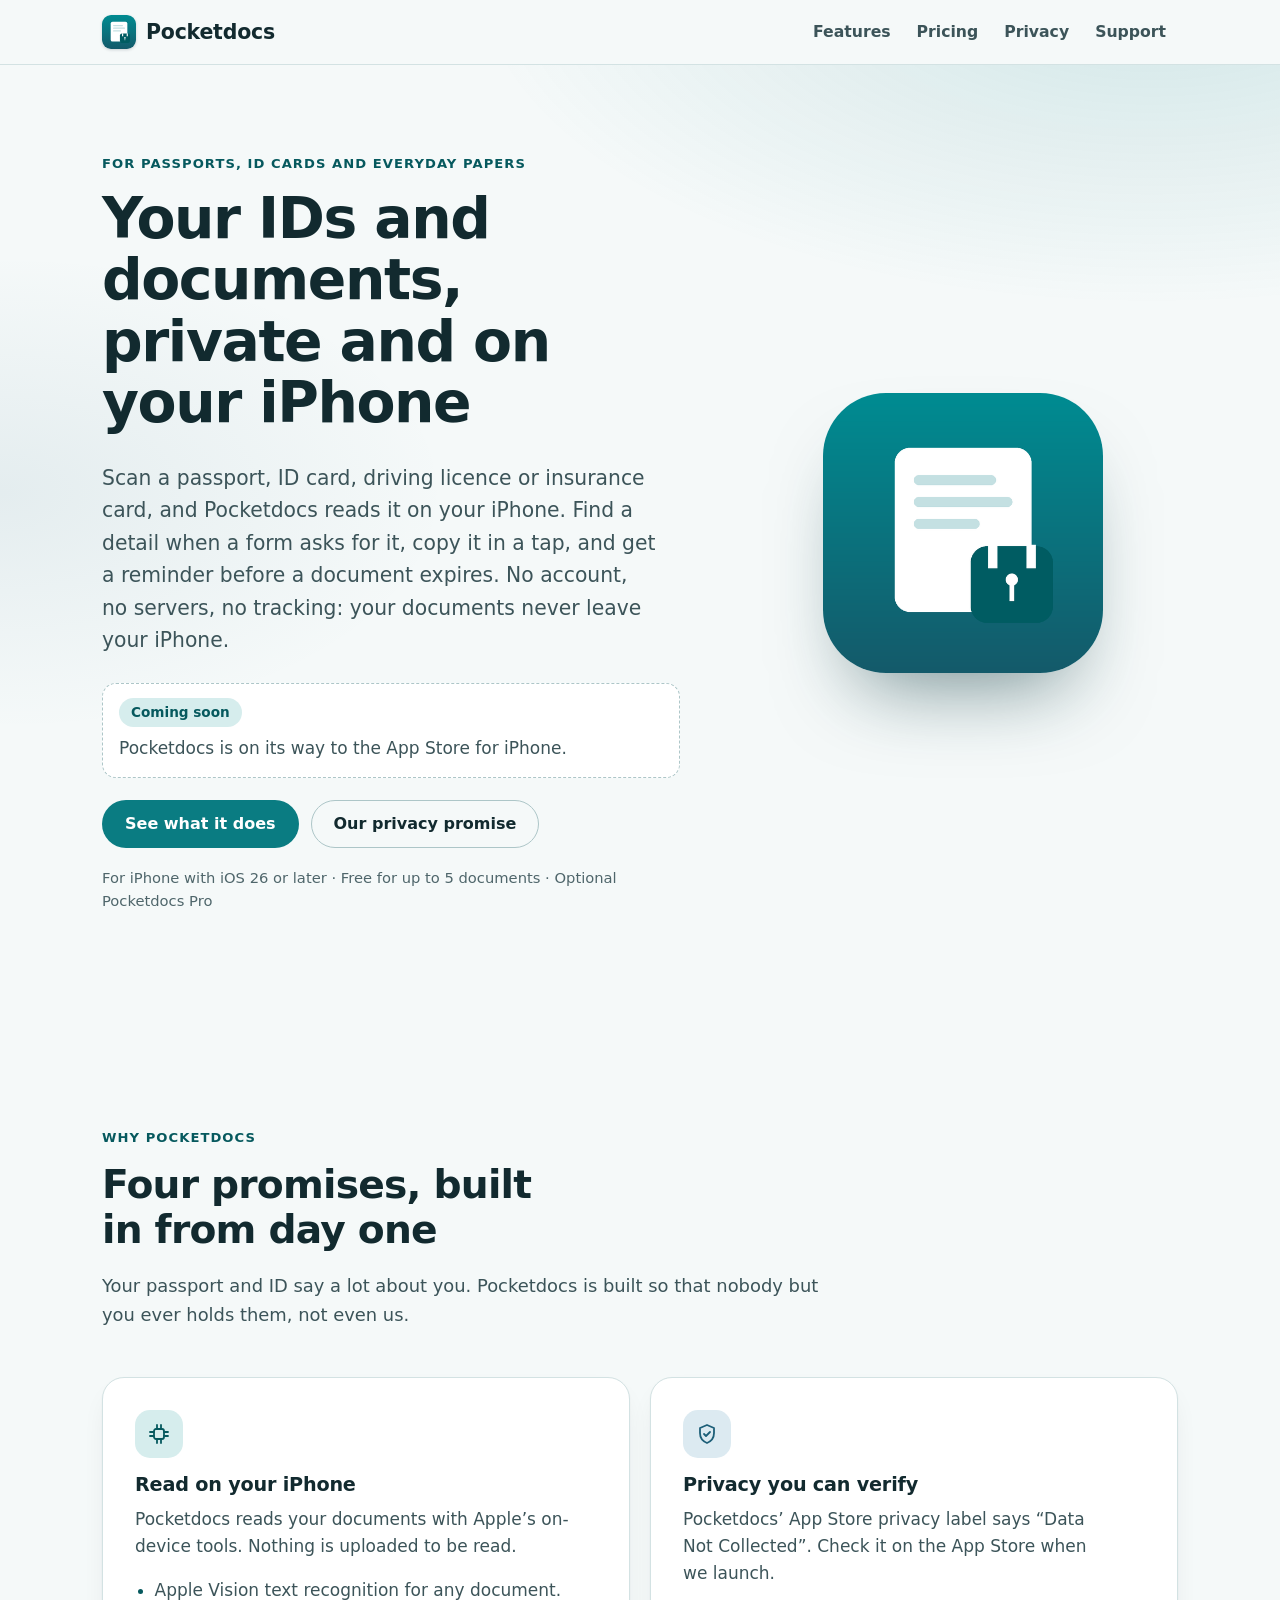
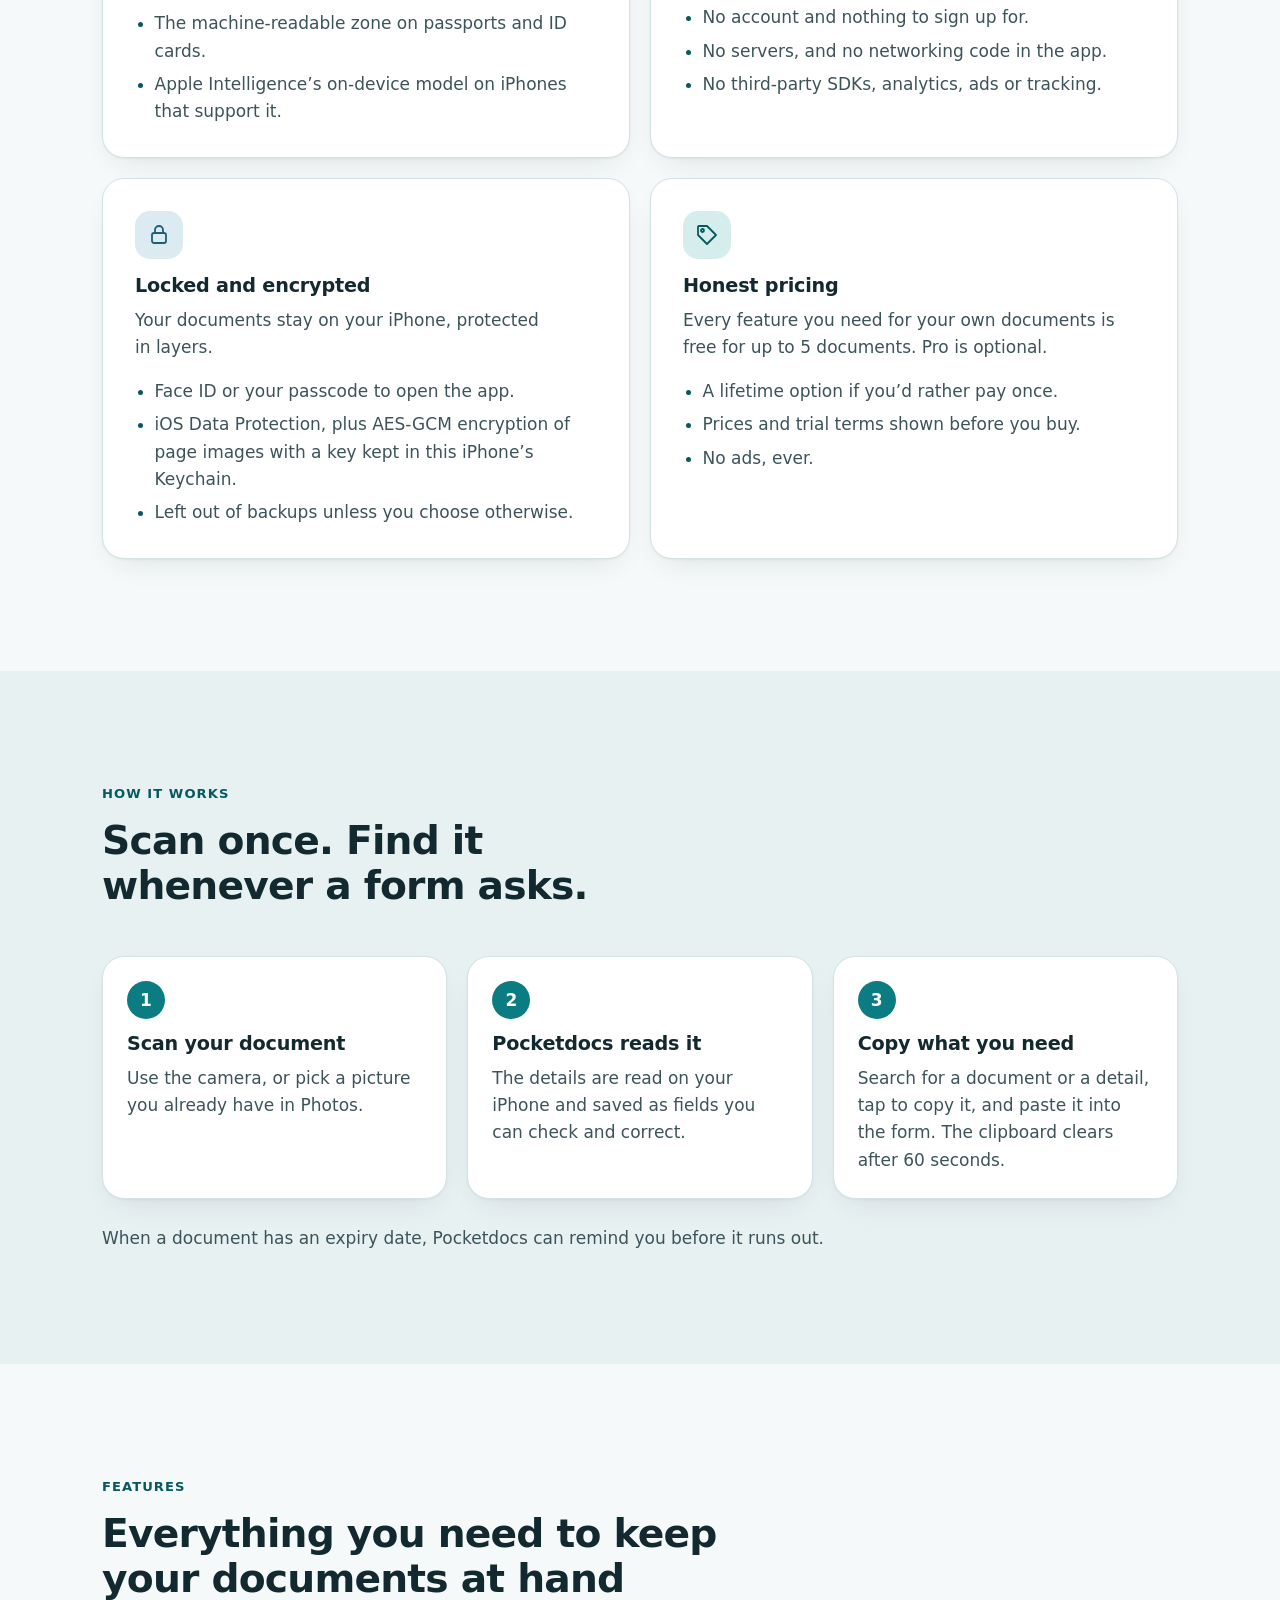
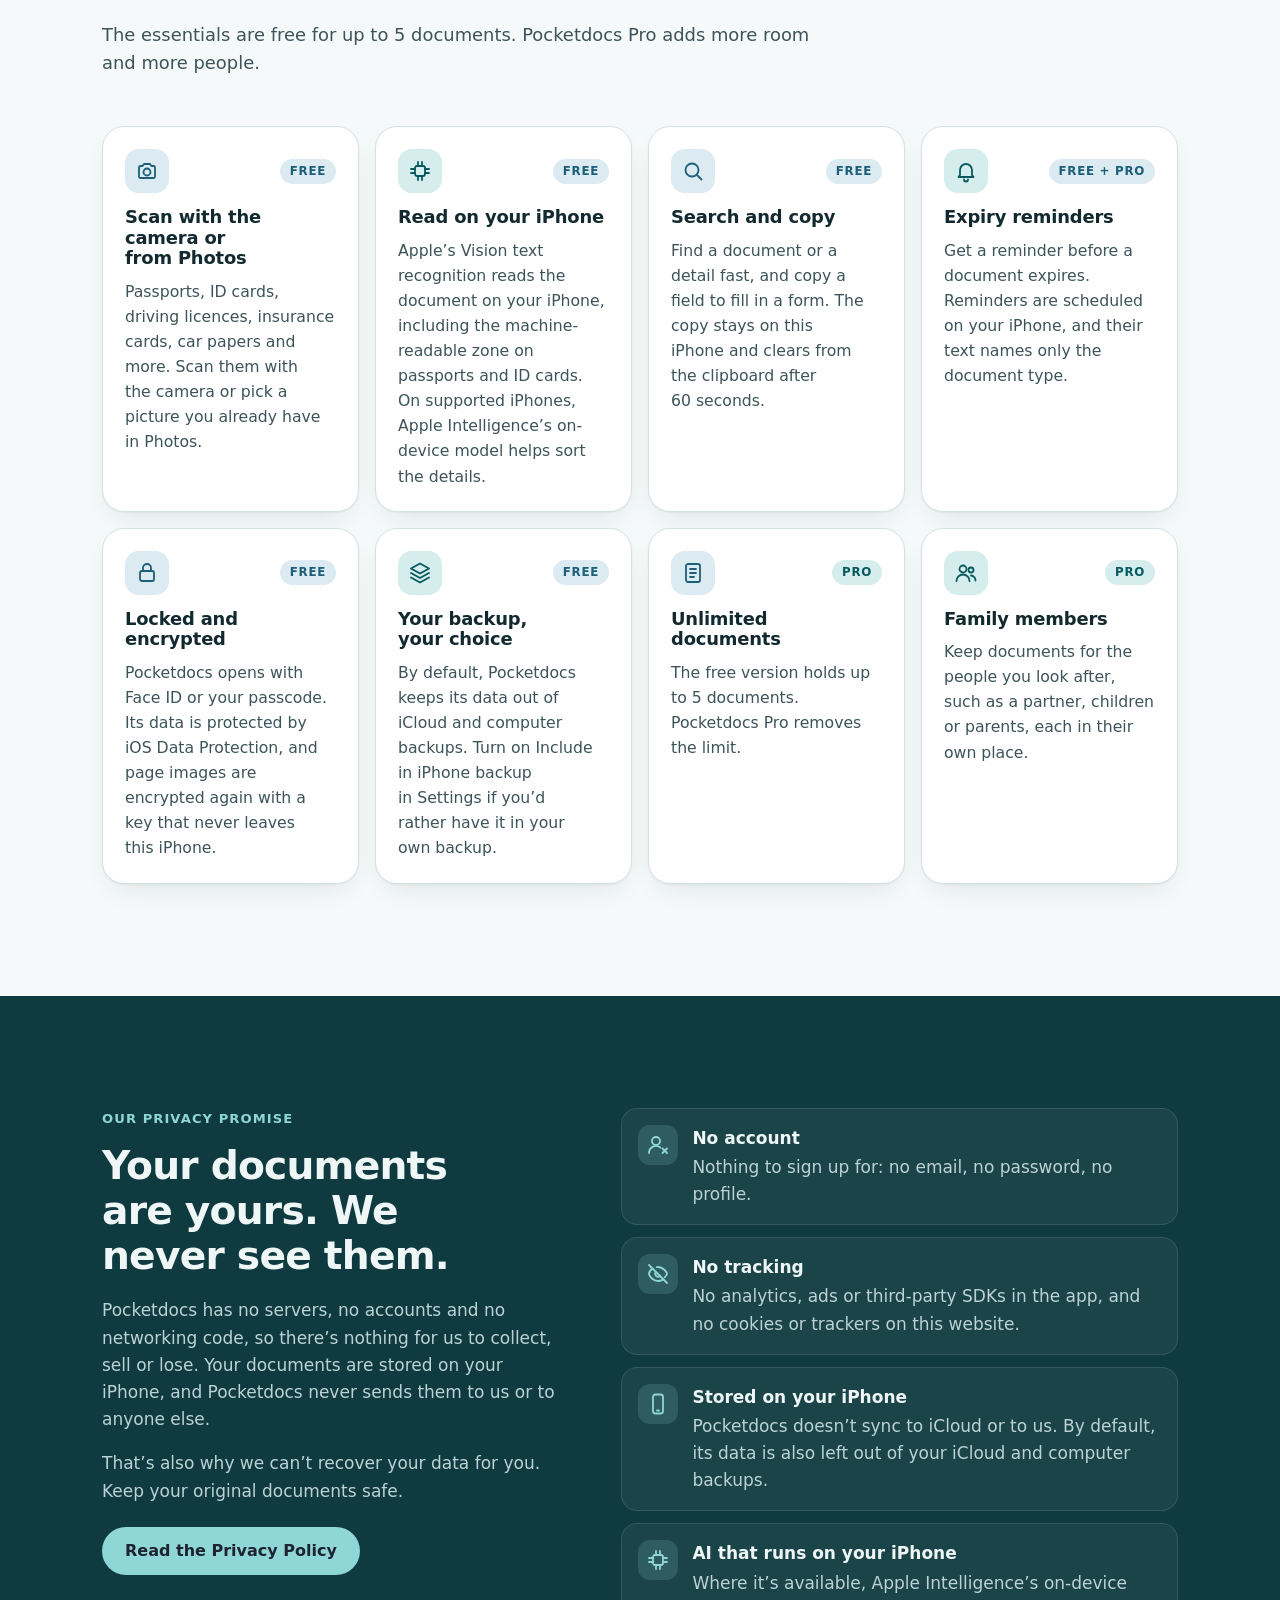
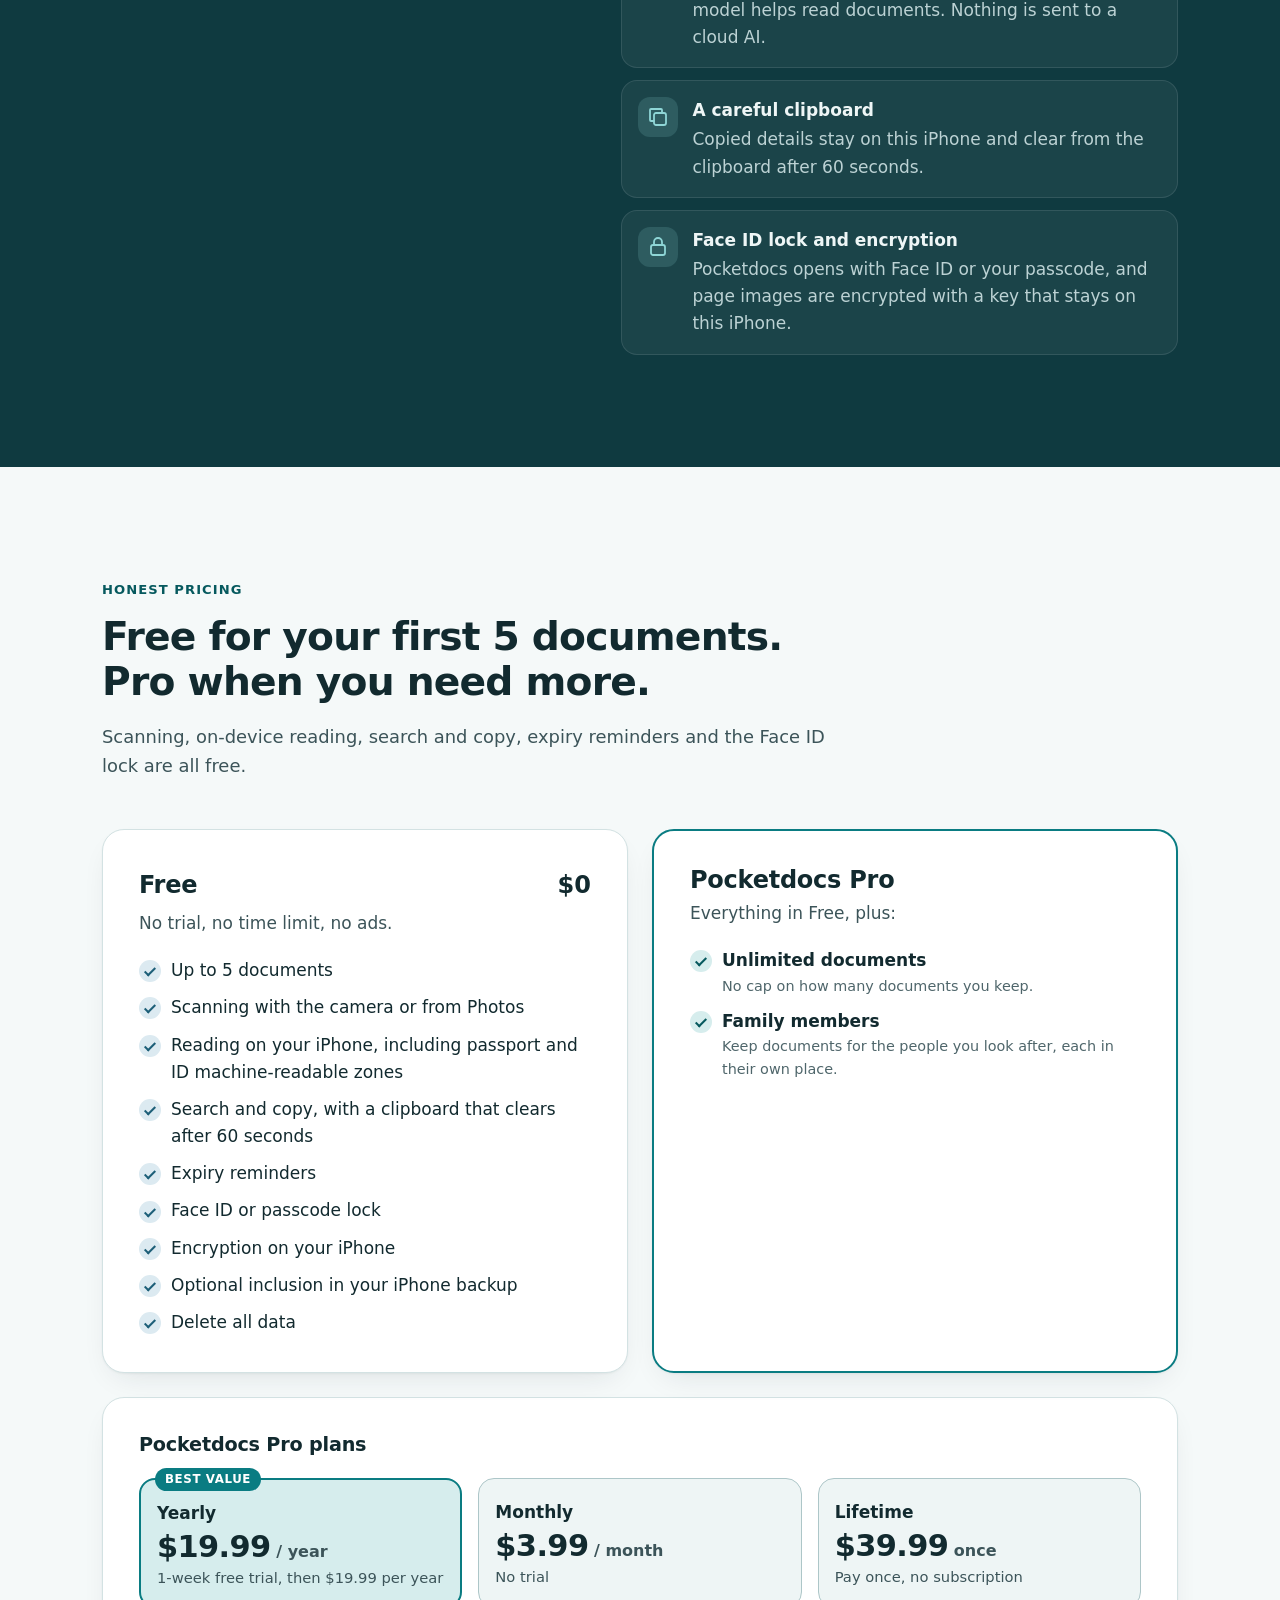
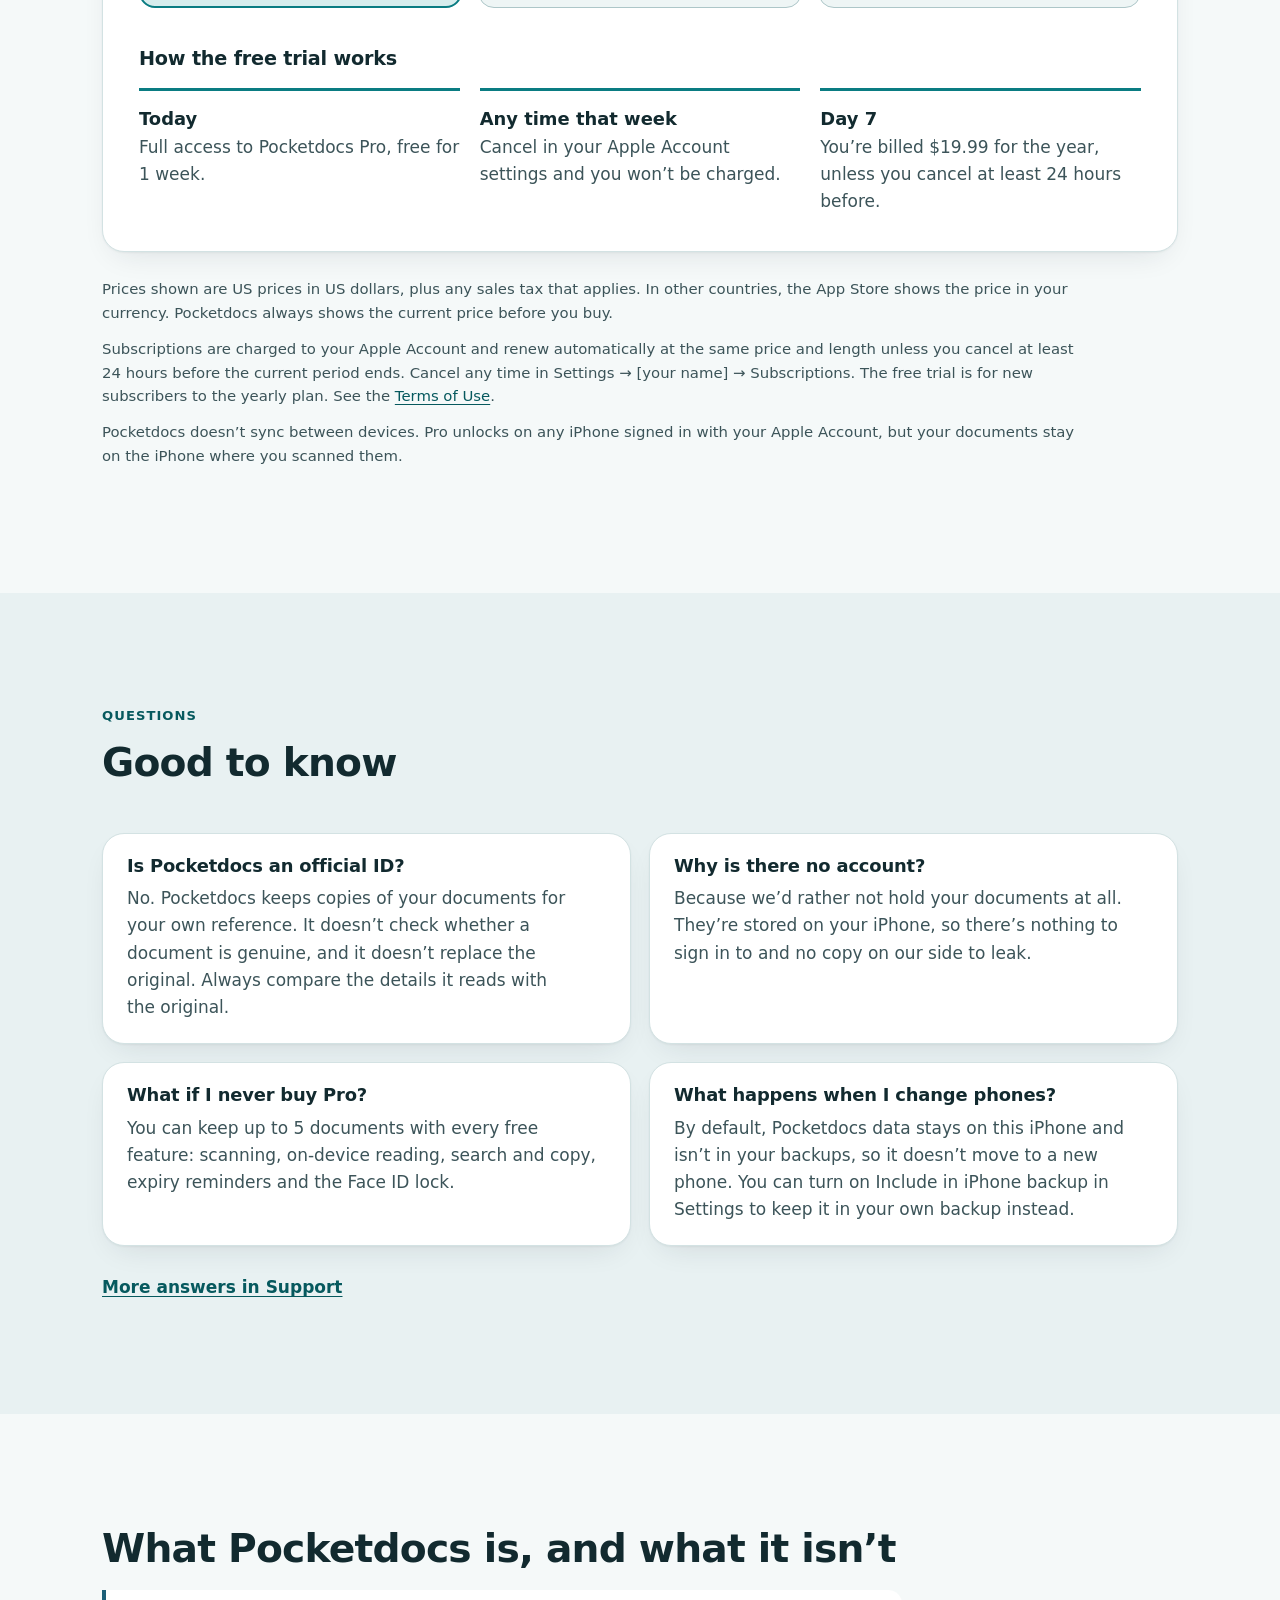
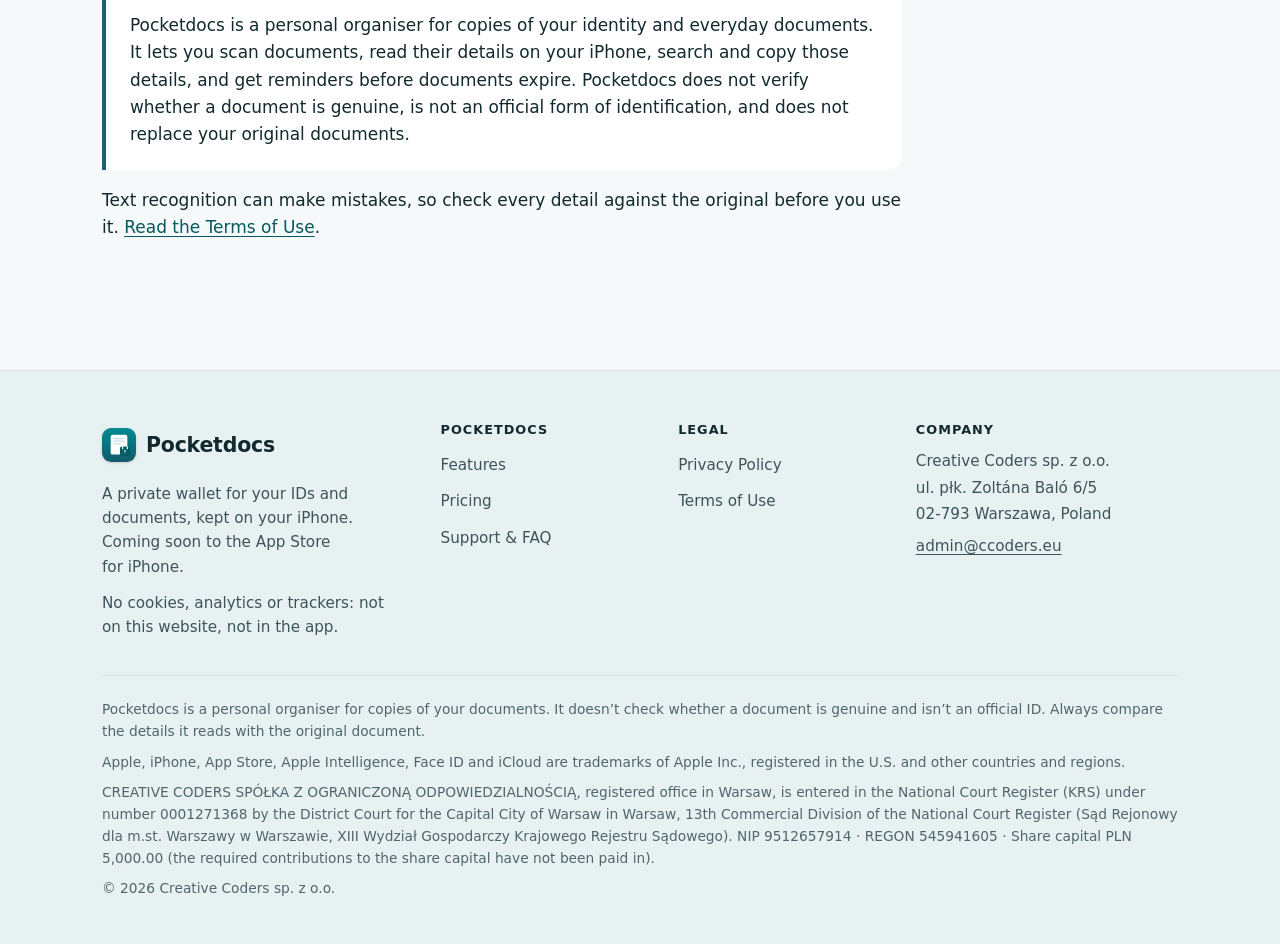
==== commit 756b47d4: "Remove unreleased custom reminders; clarify backup key" ====
--- a/index.html
+++ b/index.html
@@ -179,7 +179,7 @@
               <span class="tag tag-free">Free + Pro</span>
             </div>
             <h3>Expiry reminders</h3>
-            <p>Get a reminder before a document expires. Reminders are scheduled on your iPhone, and their text names only the document type. Pro adds custom reminders.</p>
+            <p>Get a reminder before a document expires. Reminders are scheduled on your iPhone, and their text names only the document type.</p>
           </article>
           <article class="card feature">
             <div class="feature-top">
@@ -291,7 +291,6 @@
             <ul class="checklist warm">
               <li><strong>Unlimited documents</strong> <span class="sub">No cap on how many documents you keep.</span></li>
               <li><strong>Family members</strong> <span class="sub">Keep documents for the people you look after, each in their own place.</span></li>
-              <li><strong>Custom reminders</strong> <span class="sub">Choose when you’re reminded about an expiry date.</span></li>
             </ul>
           </article>
         </div>
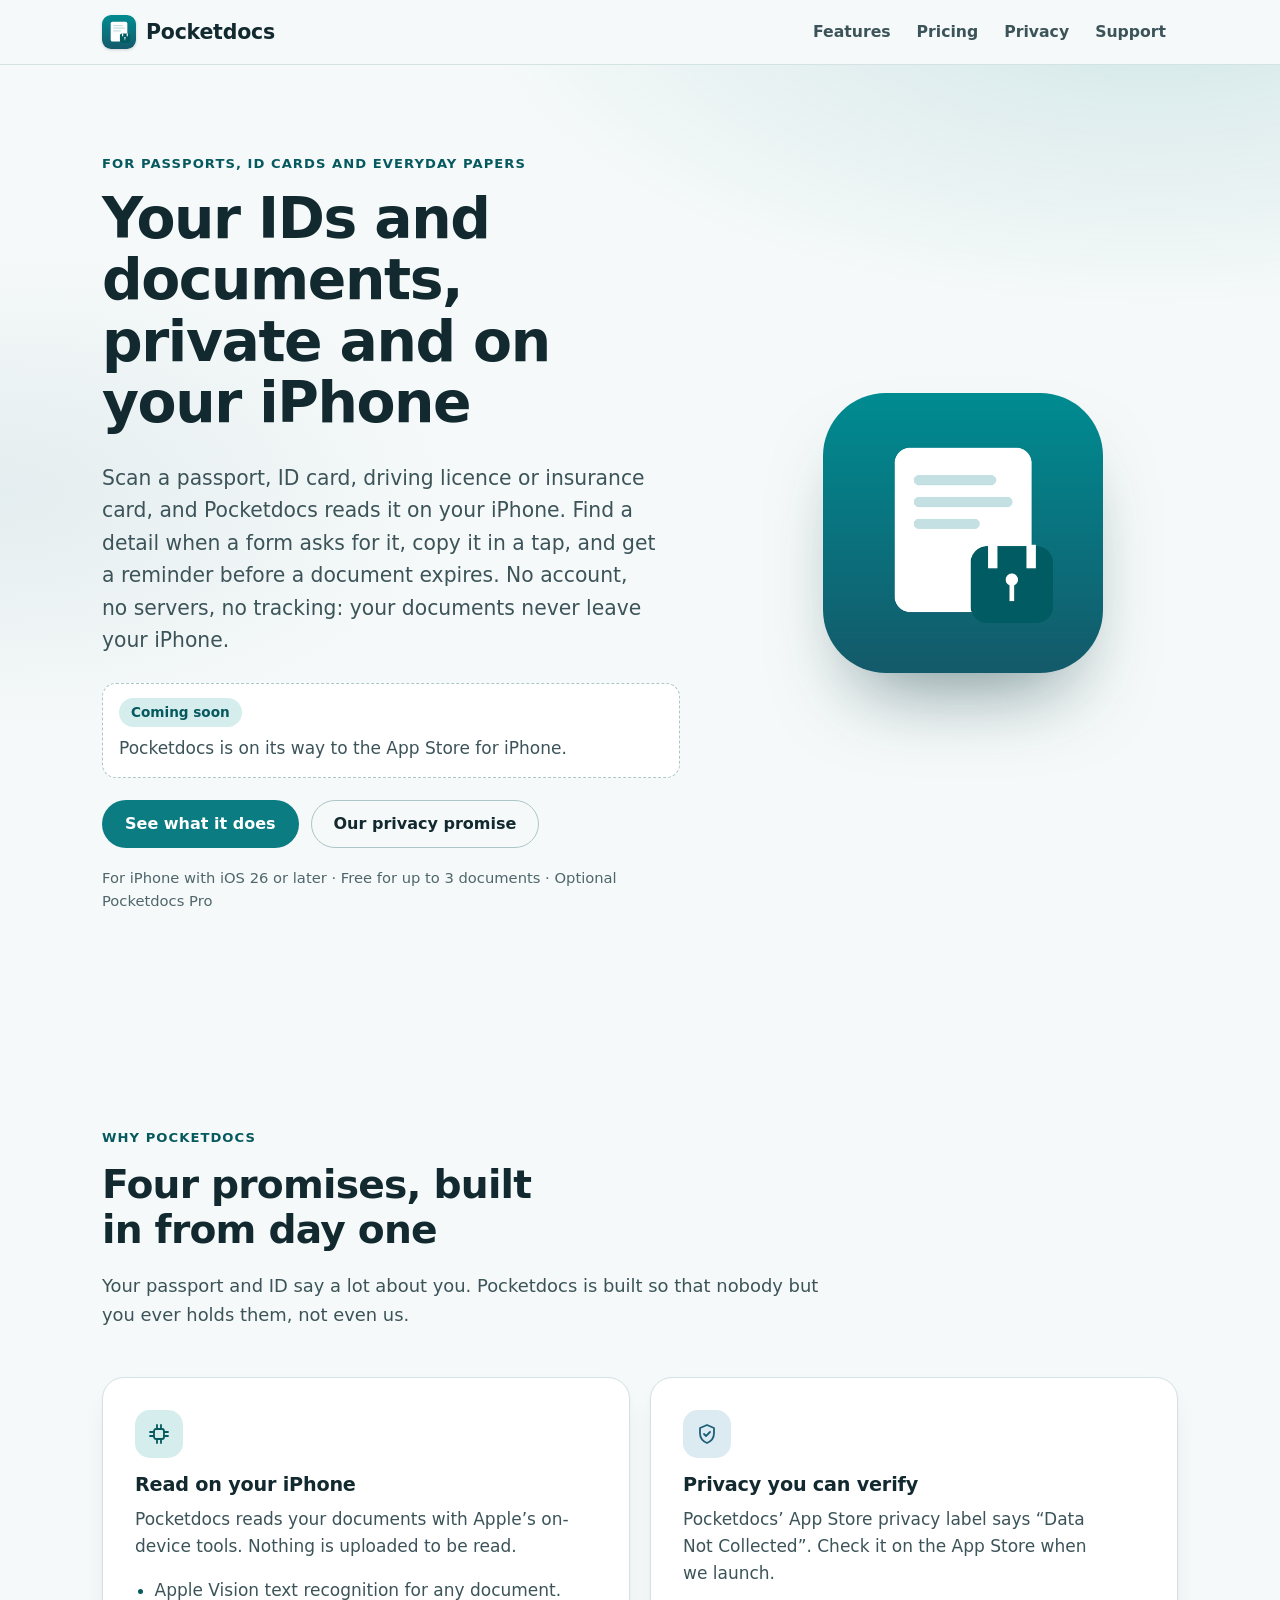
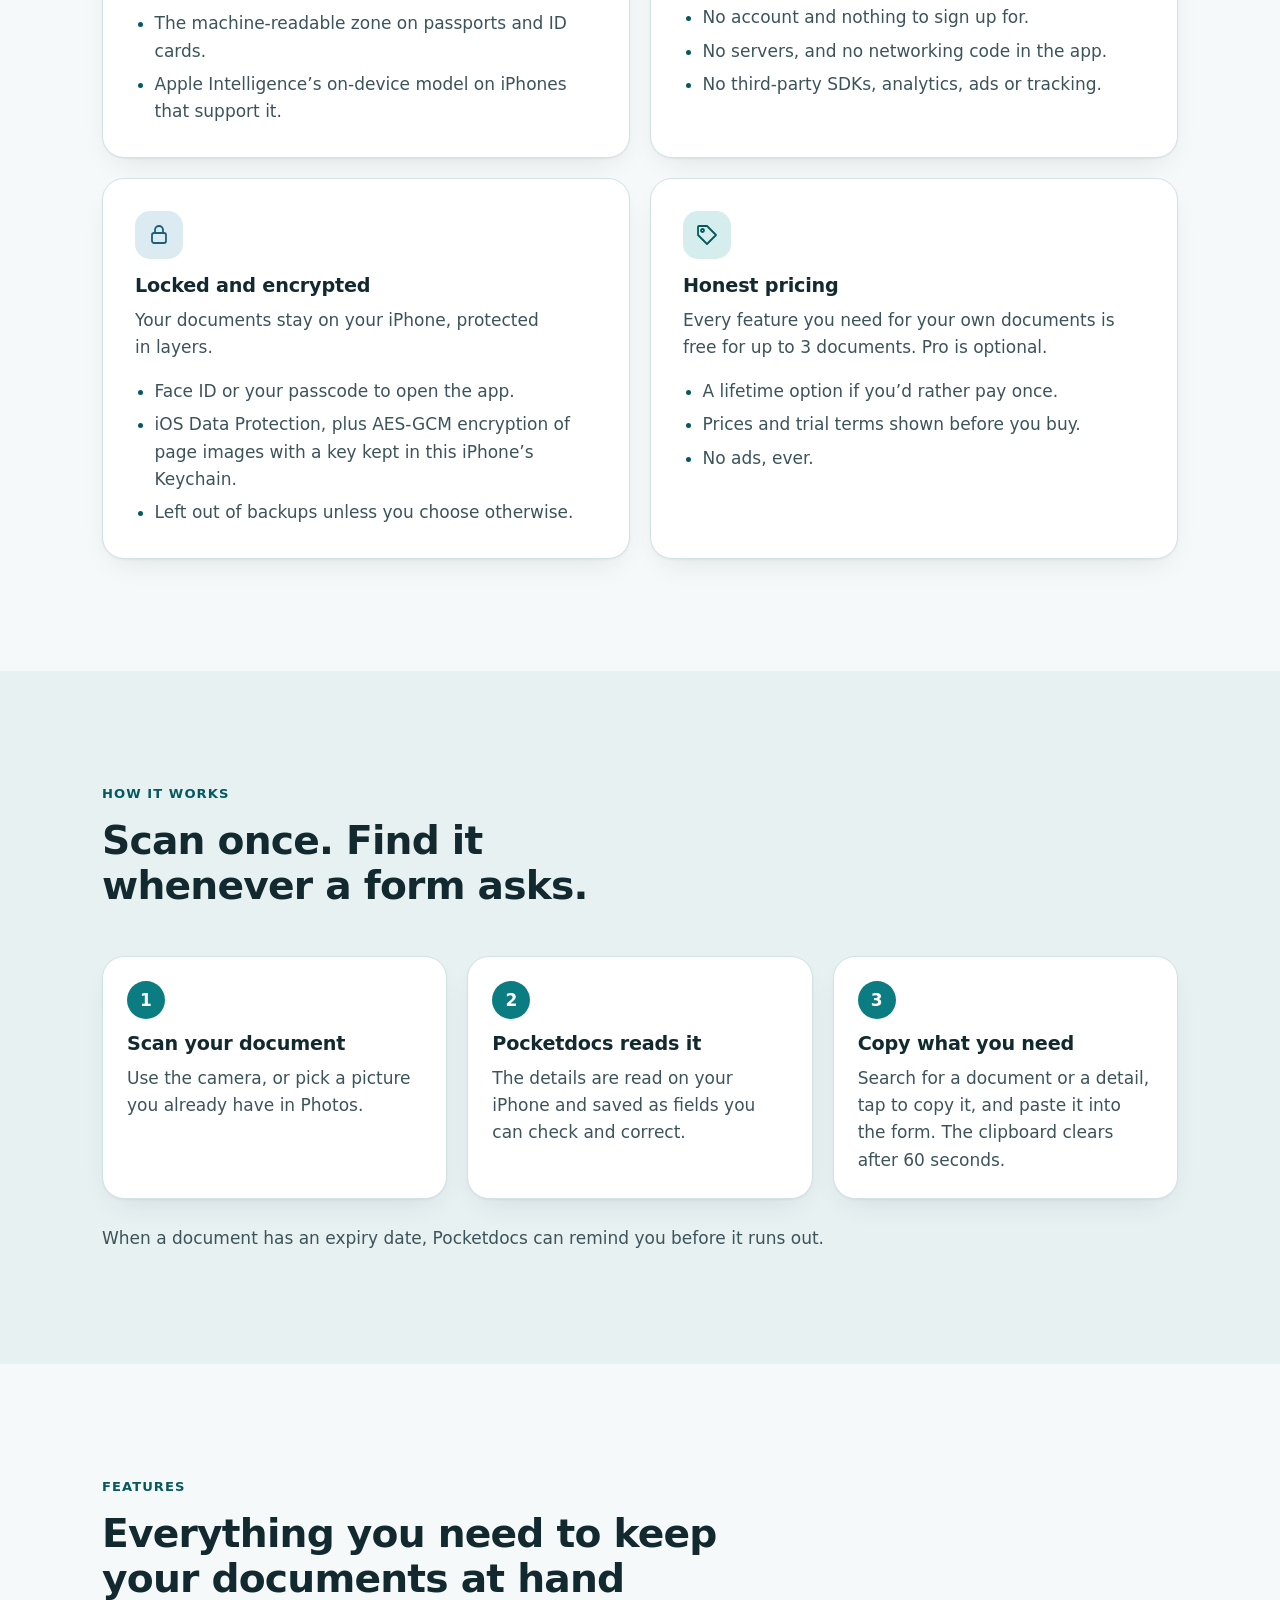
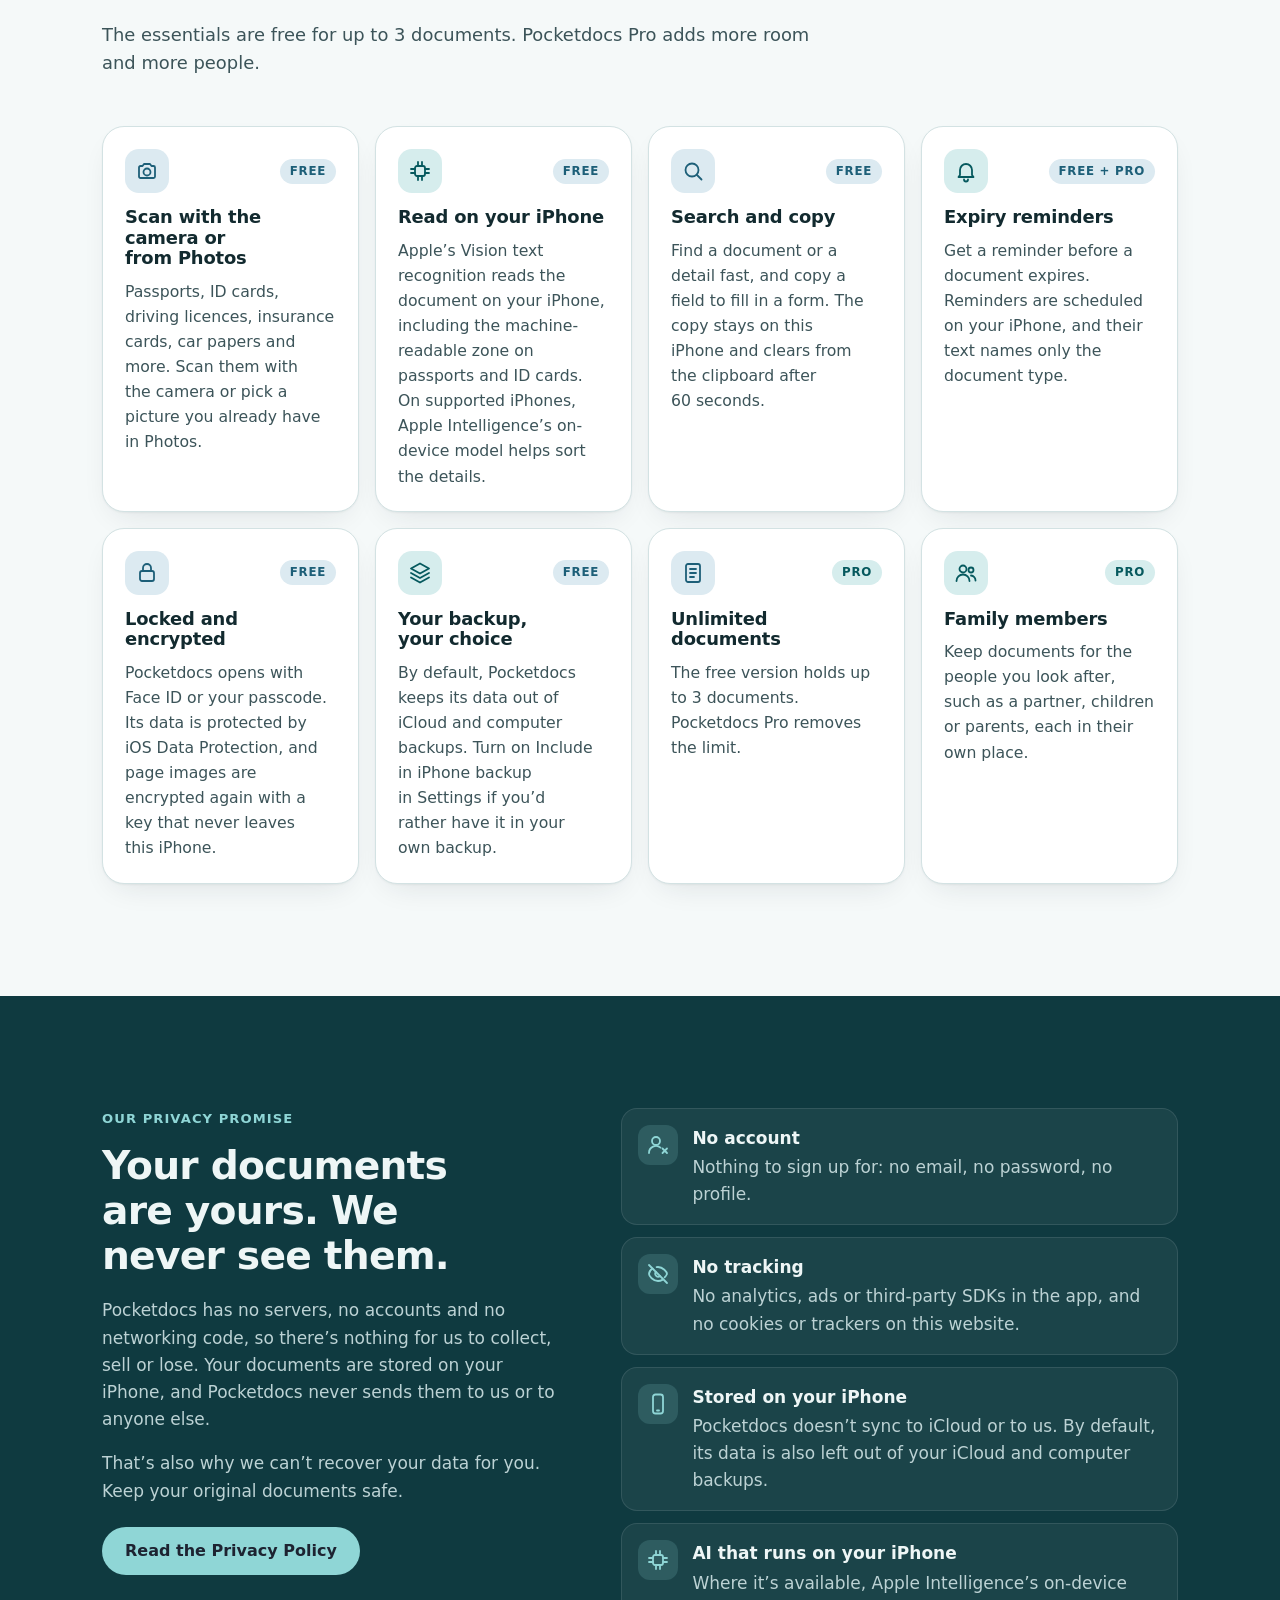
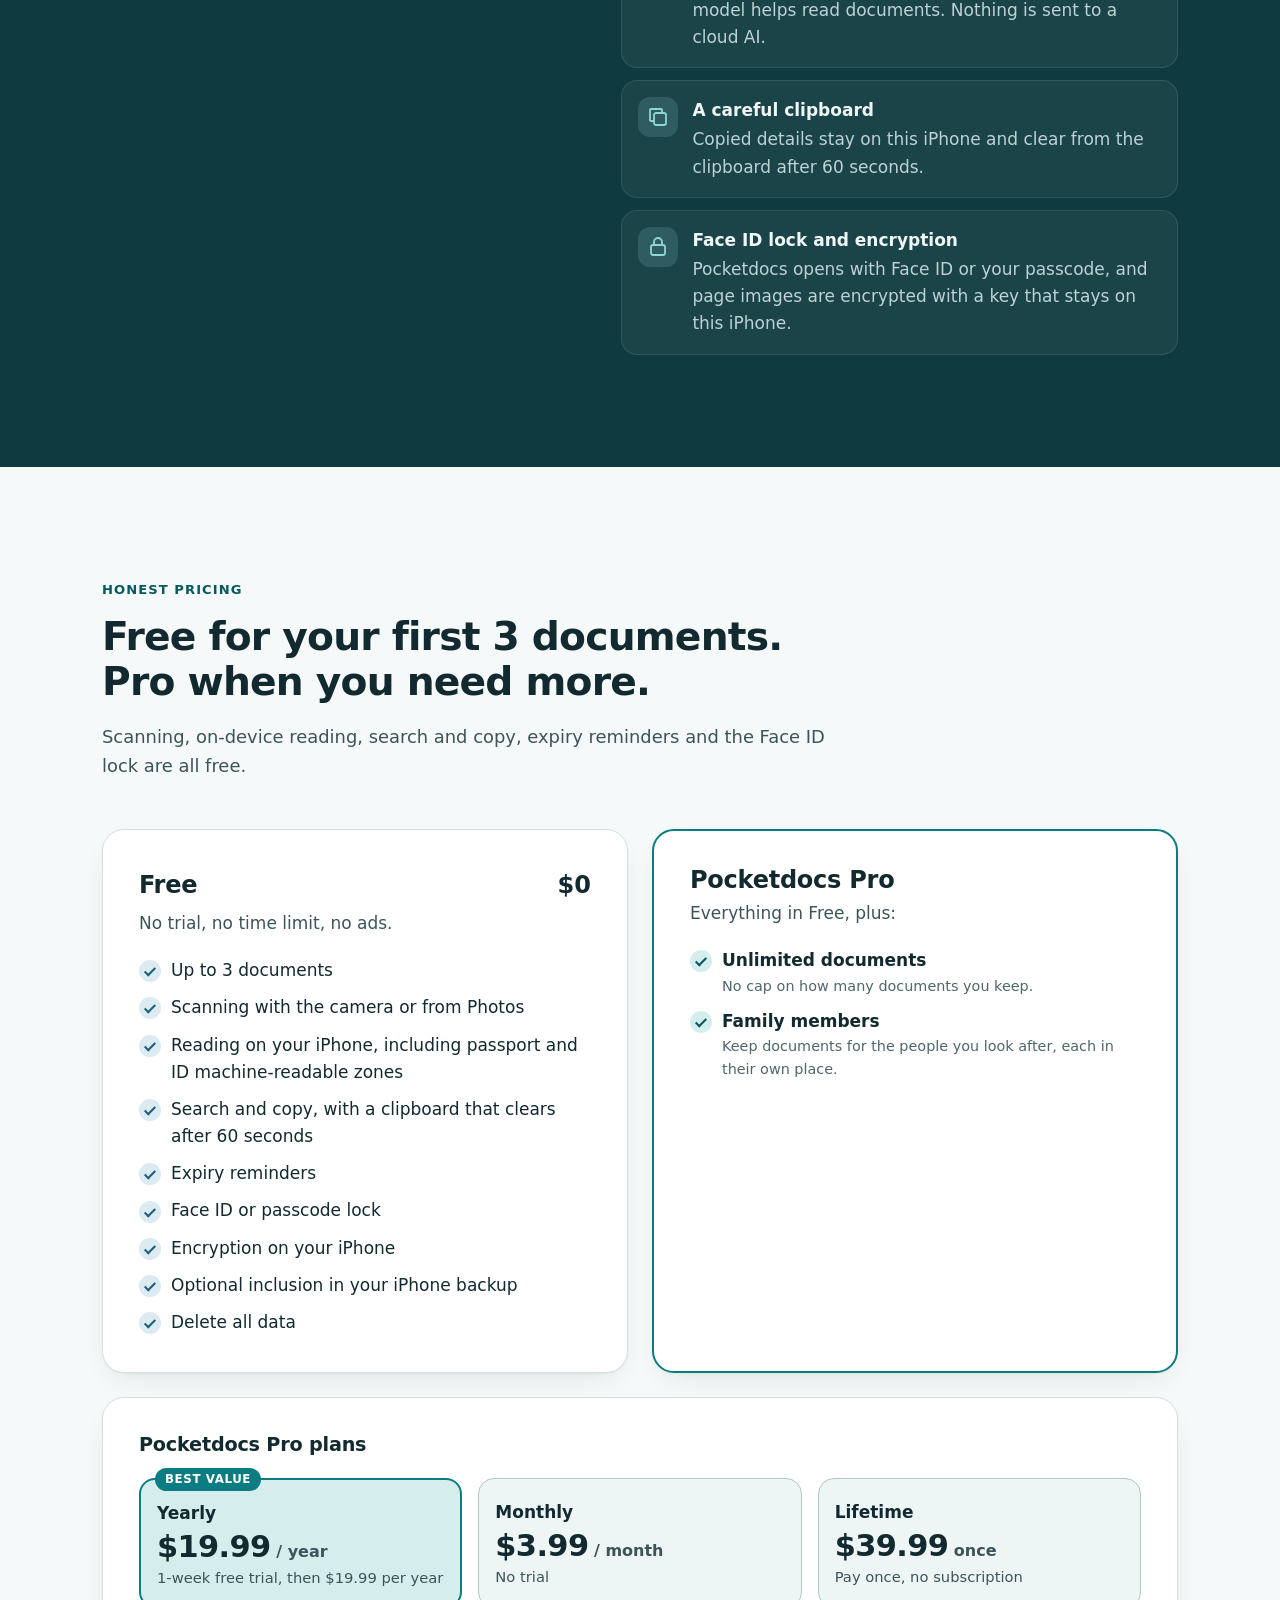
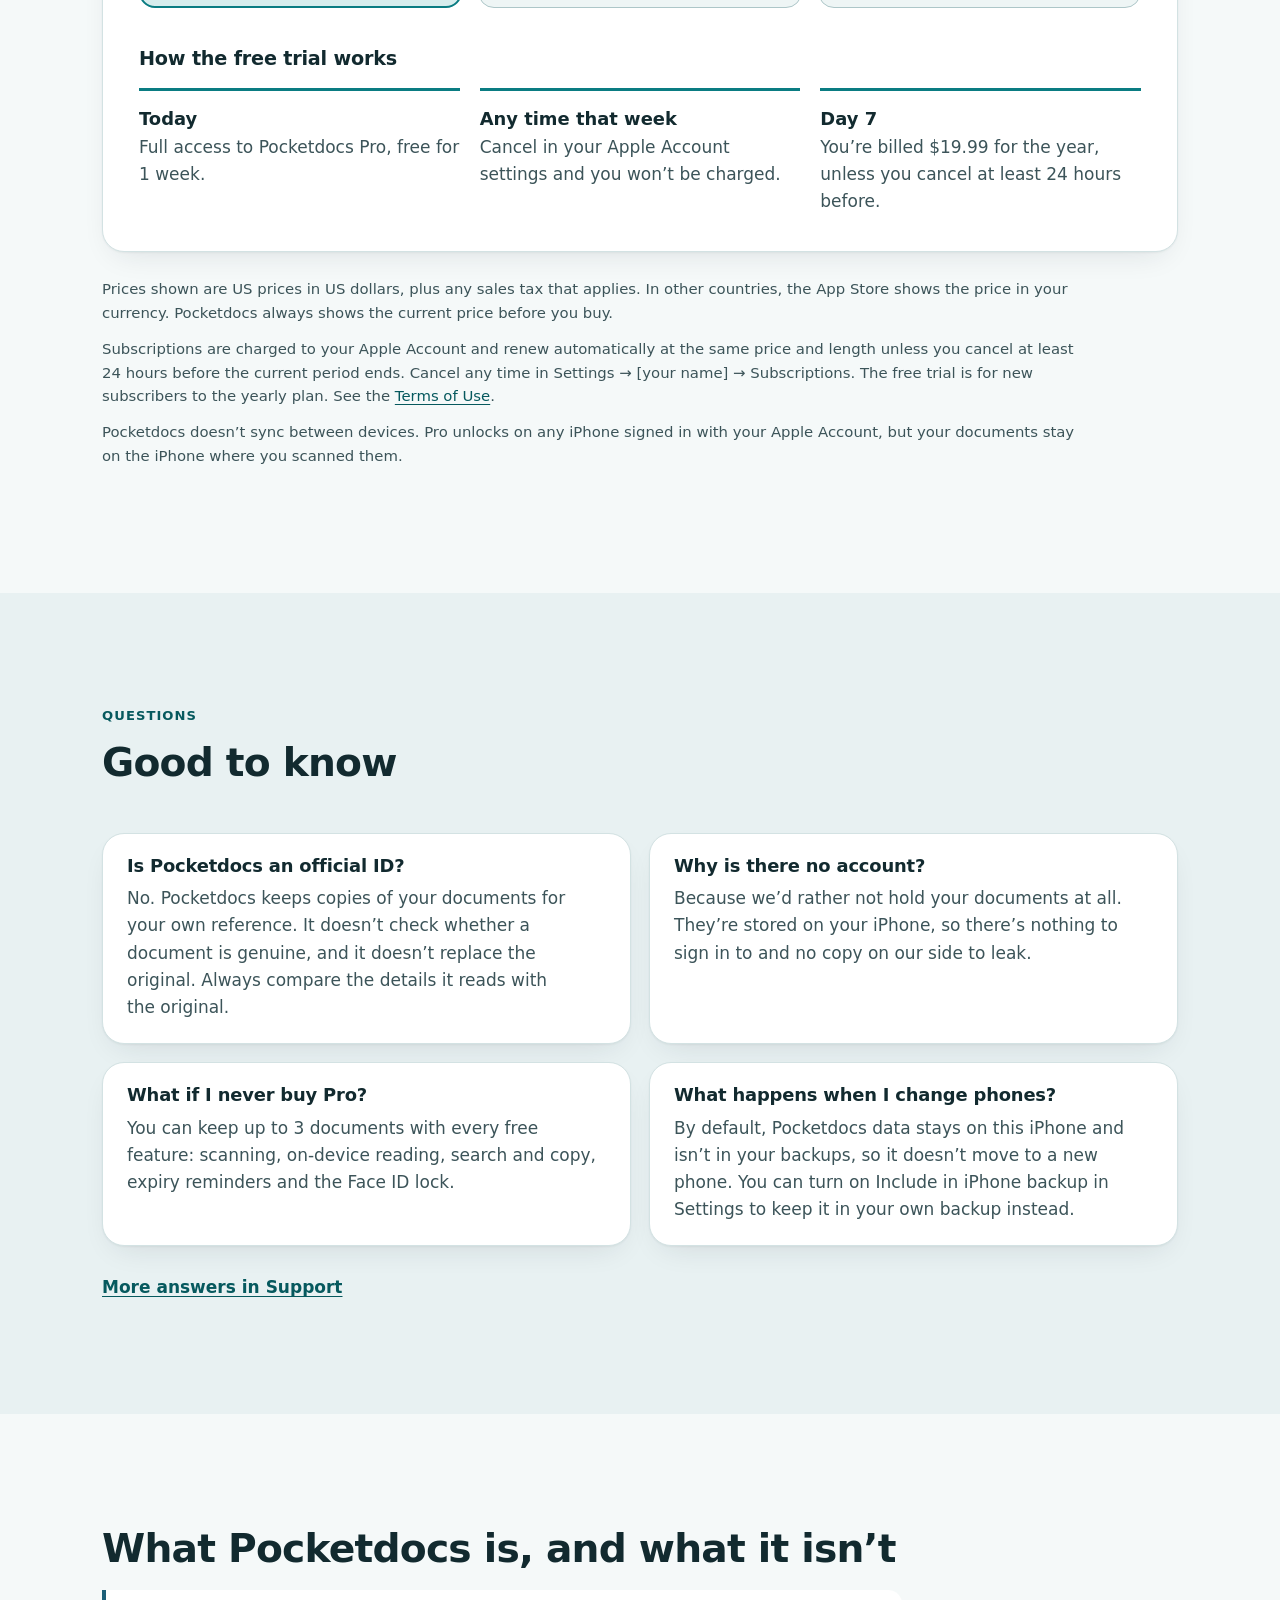
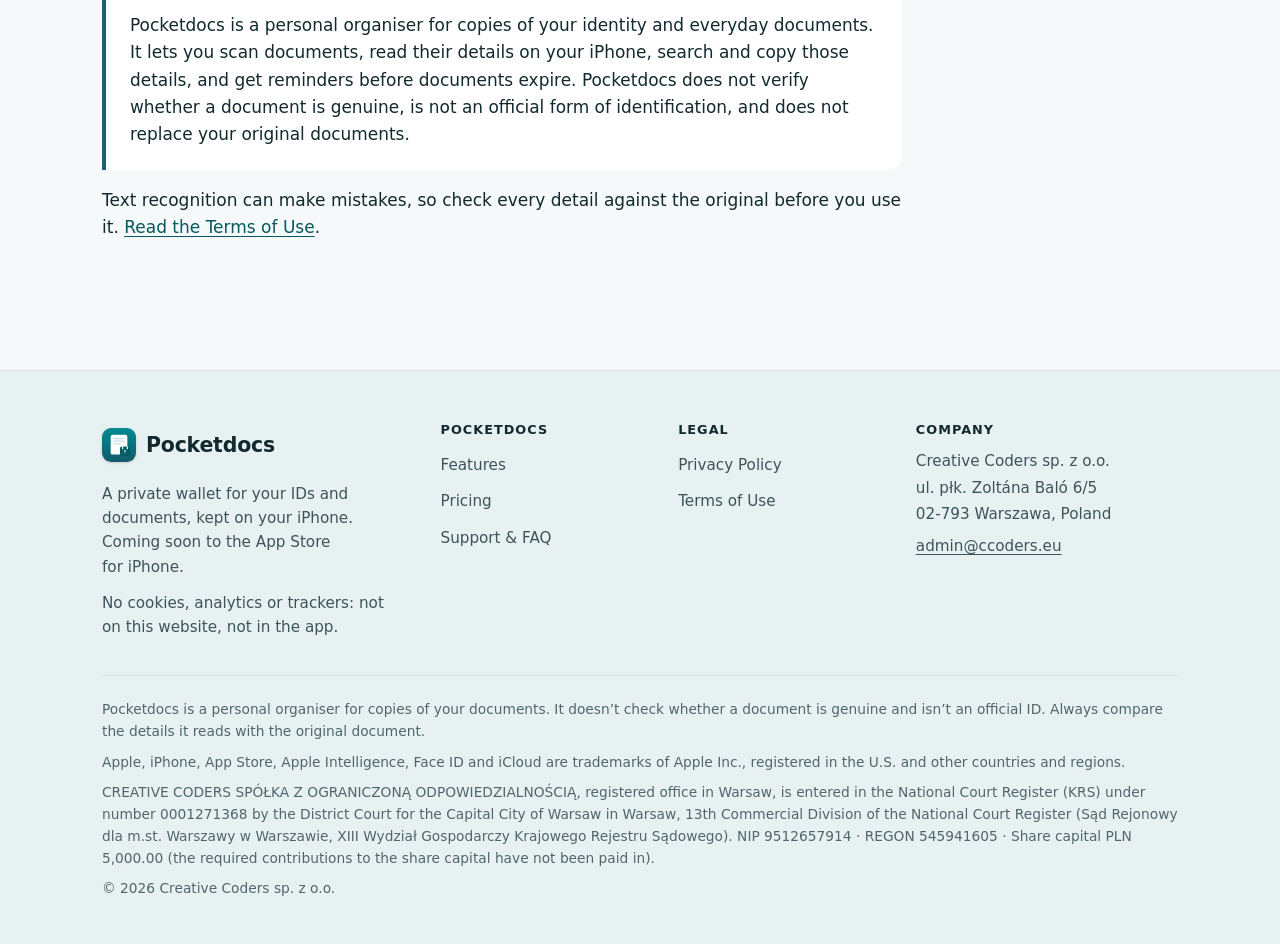
==== commit 2ba5c63c: "Free plan: 3 documents" ====
--- a/index.html
+++ b/index.html
@@ -54,7 +54,7 @@
             <a class="btn btn-primary" href="#features">See what it does</a>
             <a class="btn btn-quiet" href="#privacy">Our privacy promise</a>
           </div>
-          <p class="hero-meta">For iPhone with iOS 26 or later · Free for up to 5 documents · Optional Pocketdocs Pro</p>
+          <p class="hero-meta">For iPhone with iOS 26 or later · Free for up to 3 documents · Optional Pocketdocs Pro</p>
         </div>
         <div class="hero-art">
           <img class="hero-icon" src="assets/pocketdocs-icon-512.png" alt="" width="512" height="512">
@@ -103,7 +103,7 @@
           <article class="card pillar">
             <span class="icon-tile"><svg class="icon" viewBox="0 0 24 24" aria-hidden="true" focusable="false" fill="none" stroke="currentColor" stroke-width="1.8" stroke-linecap="round" stroke-linejoin="round"><path d="M3 12V4a1 1 0 0 1 1-1h8l9 9-9 9-9-9z"/><circle cx="7.5" cy="7.5" r="1.5"/></svg></span>
             <h3>Honest pricing</h3>
-            <p>Every feature you need for your own documents is free for up to 5 documents. Pro is optional.</p>
+            <p>Every feature you need for your own documents is free for up to 3 documents. Pro is optional.</p>
             <ul>
               <li>A lifetime option if you’d rather pay once.</li>
               <li>Prices and trial terms shown before you buy.</li>
@@ -146,7 +146,7 @@
         <div class="section-head">
           <p class="eyebrow">Features</p>
           <h2 id="features-title">Everything you need to keep your documents at hand</h2>
-          <p class="section-lede">The essentials are free for up to 5 documents. Pocketdocs Pro adds more room and more people.</p>
+          <p class="section-lede">The essentials are free for up to 3 documents. Pocketdocs Pro adds more room and more people.</p>
         </div>
         <div class="features">
           <article class="card feature">
@@ -203,7 +203,7 @@
               <span class="tag tag-pro">Pro</span>
             </div>
             <h3>Unlimited documents</h3>
-            <p>The free version holds up to 5 documents. Pocketdocs Pro removes the limit.</p>
+            <p>The free version holds up to 3 documents. Pocketdocs Pro removes the limit.</p>
           </article>
           <article class="card feature">
             <div class="feature-top">
@@ -261,7 +261,7 @@
       <div class="wrap">
         <div class="section-head">
           <p class="eyebrow">Honest pricing</p>
-          <h2 id="pricing-title">Free for your first 5 documents. Pro when you need more.</h2>
+          <h2 id="pricing-title">Free for your first 3 documents. Pro when you need more.</h2>
           <p class="section-lede">Scanning, on-device reading, search and copy, expiry reminders and the Face ID lock are all free.</p>
         </div>
         <div class="pricing-grid">
@@ -272,7 +272,7 @@
             </div>
             <p class="plan-sub">No trial, no time limit, no ads.</p>
             <ul class="checklist">
-              <li>Up to 5 documents</li>
+              <li>Up to 3 documents</li>
               <li>Scanning with the camera or from Photos</li>
               <li>Reading on your iPhone, including passport and ID machine-readable zones</li>
               <li>Search and copy, with a clipboard that clears after 60 seconds</li>
@@ -346,7 +346,7 @@
           </div>
           <div class="card qa">
             <h3>What if I never buy Pro?</h3>
-            <p>You can keep up to 5 documents with every free feature: scanning, on-device reading, search and copy, expiry reminders and the Face ID lock.</p>
+            <p>You can keep up to 3 documents with every free feature: scanning, on-device reading, search and copy, expiry reminders and the Face ID lock.</p>
           </div>
           <div class="card qa">
             <h3>What happens when I change phones?</h3>
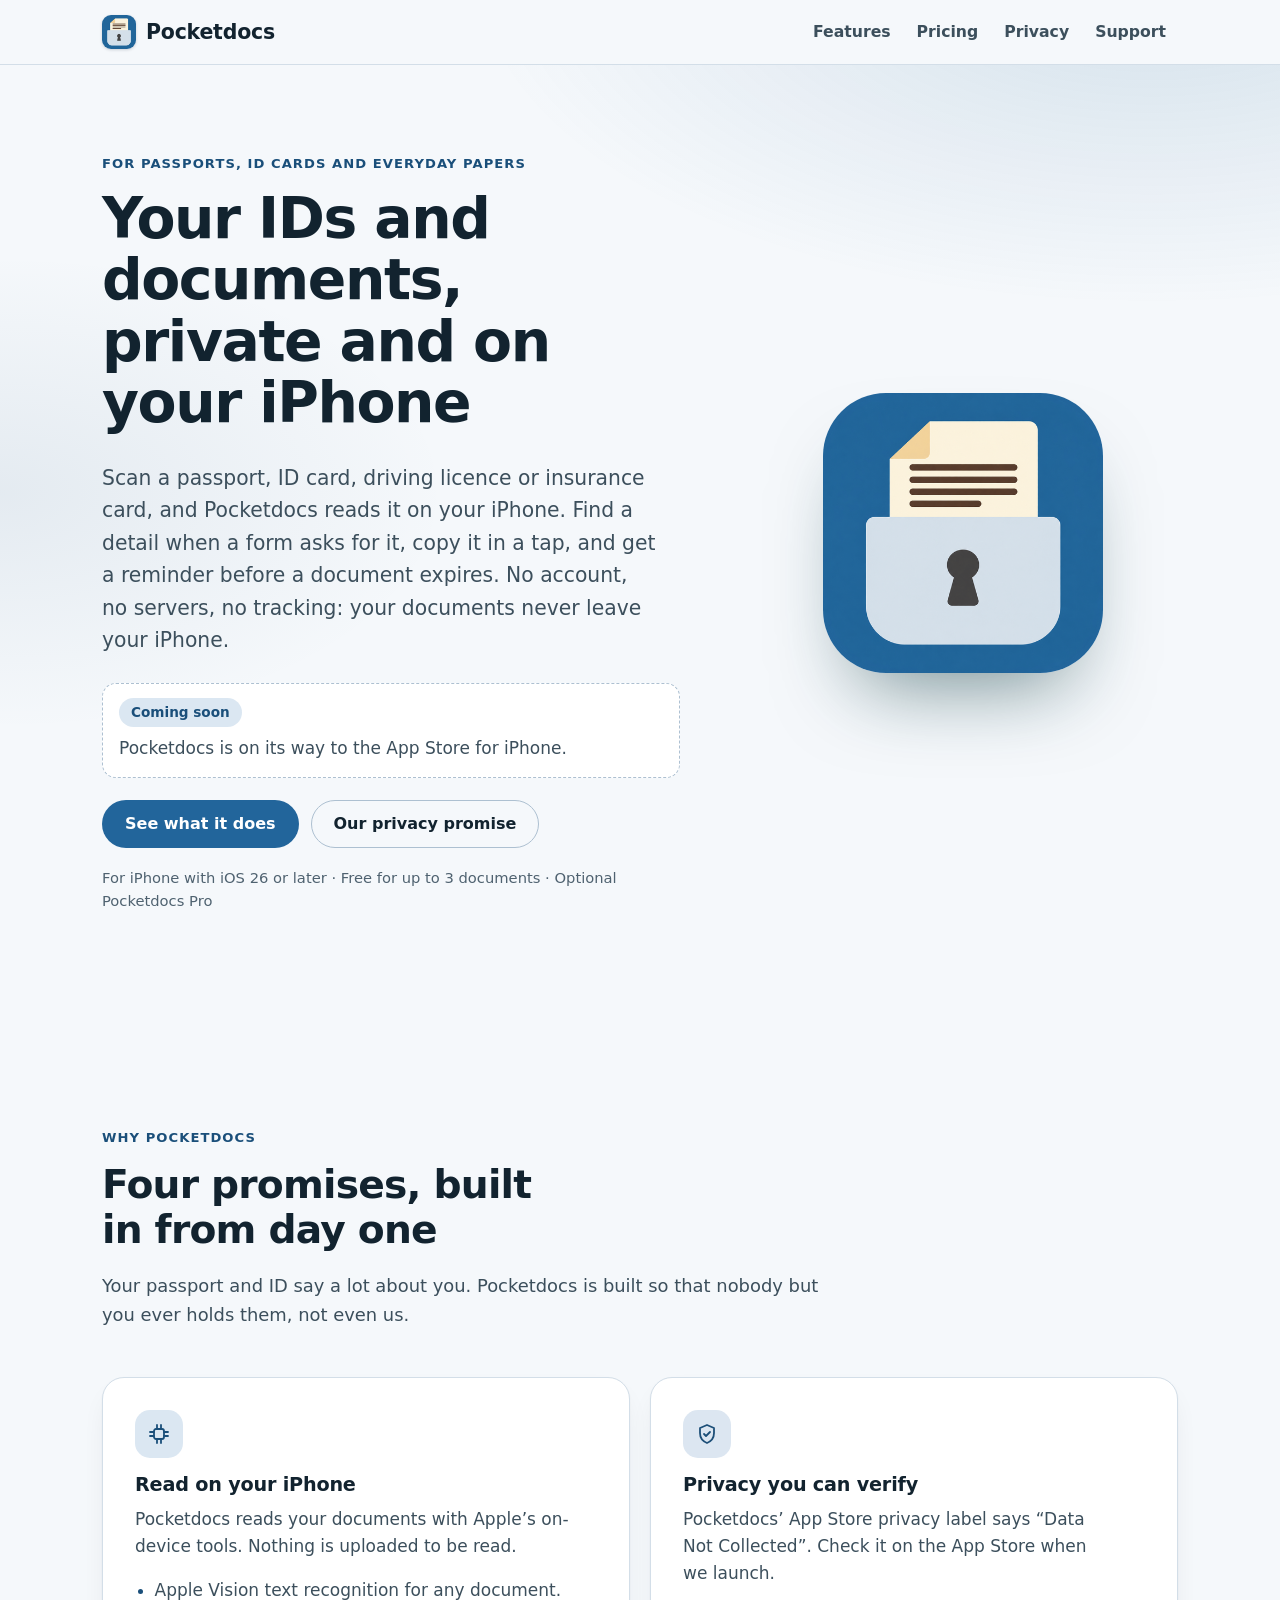
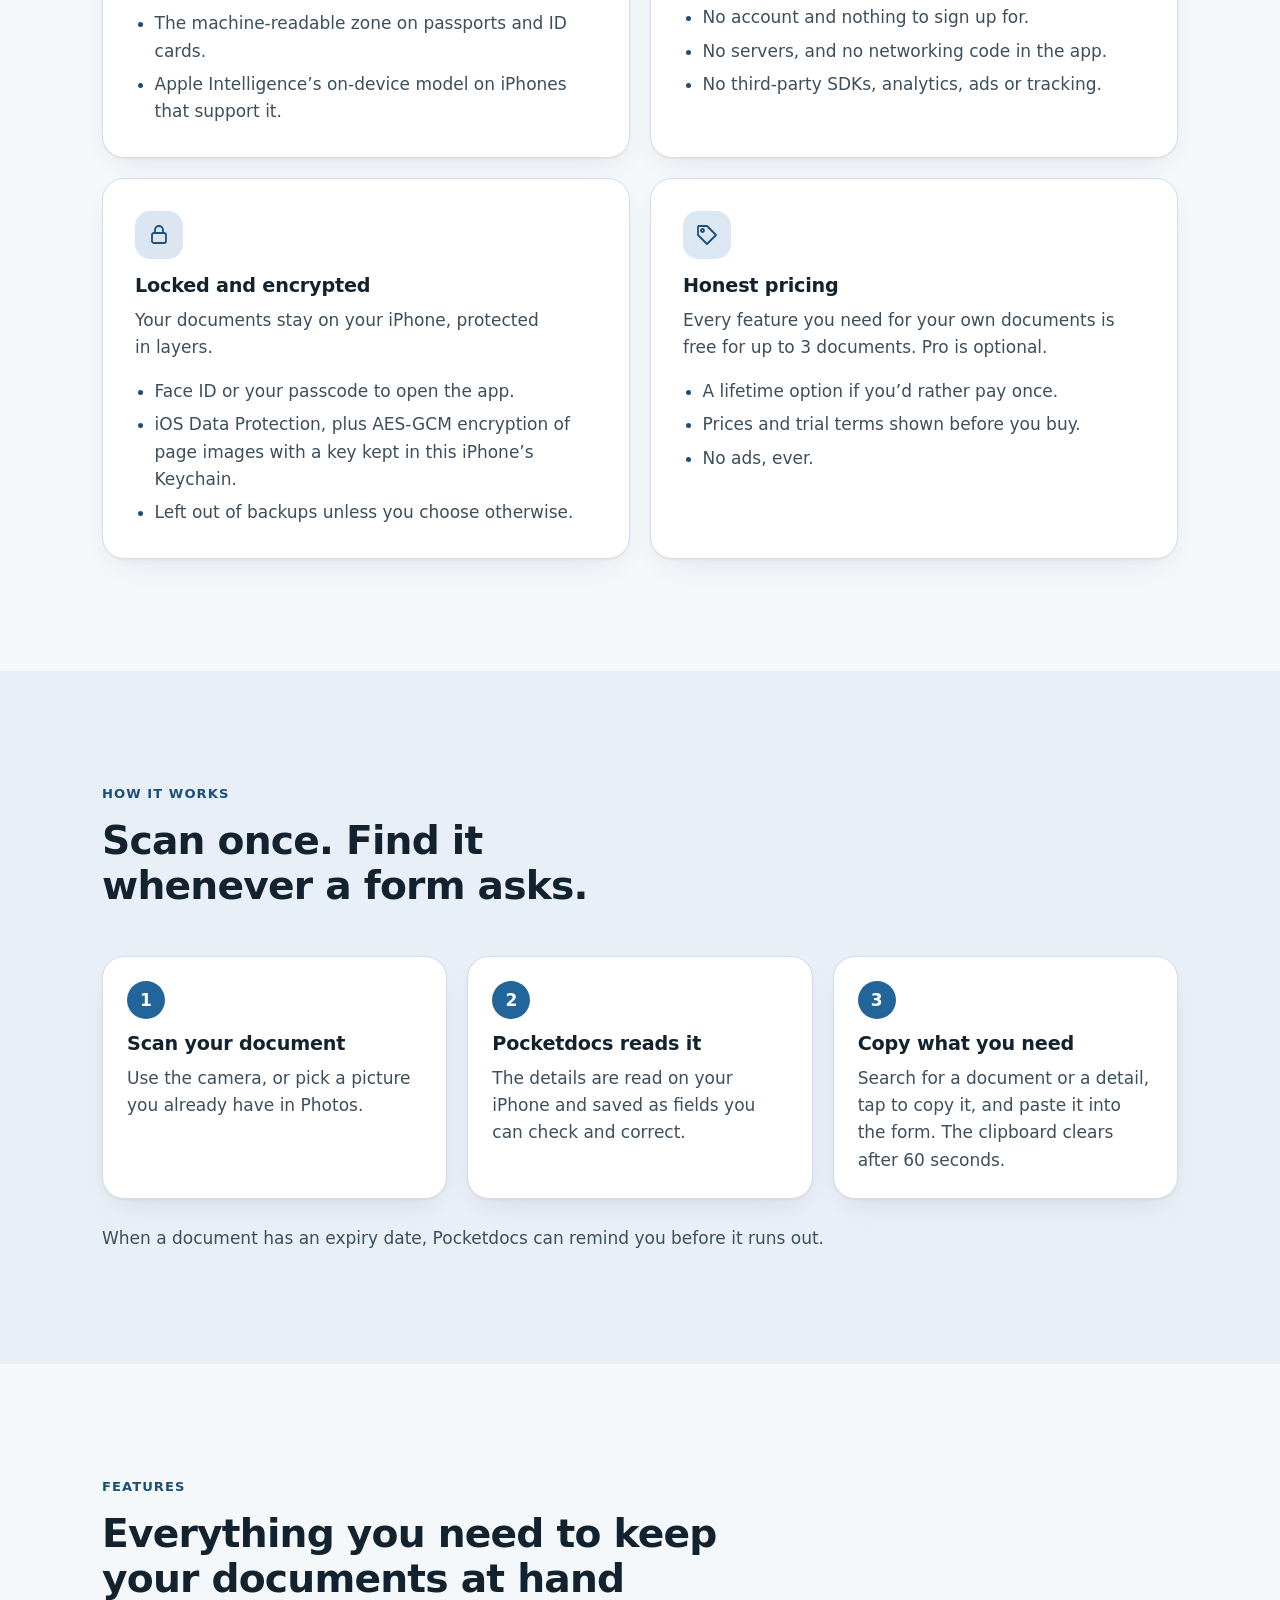
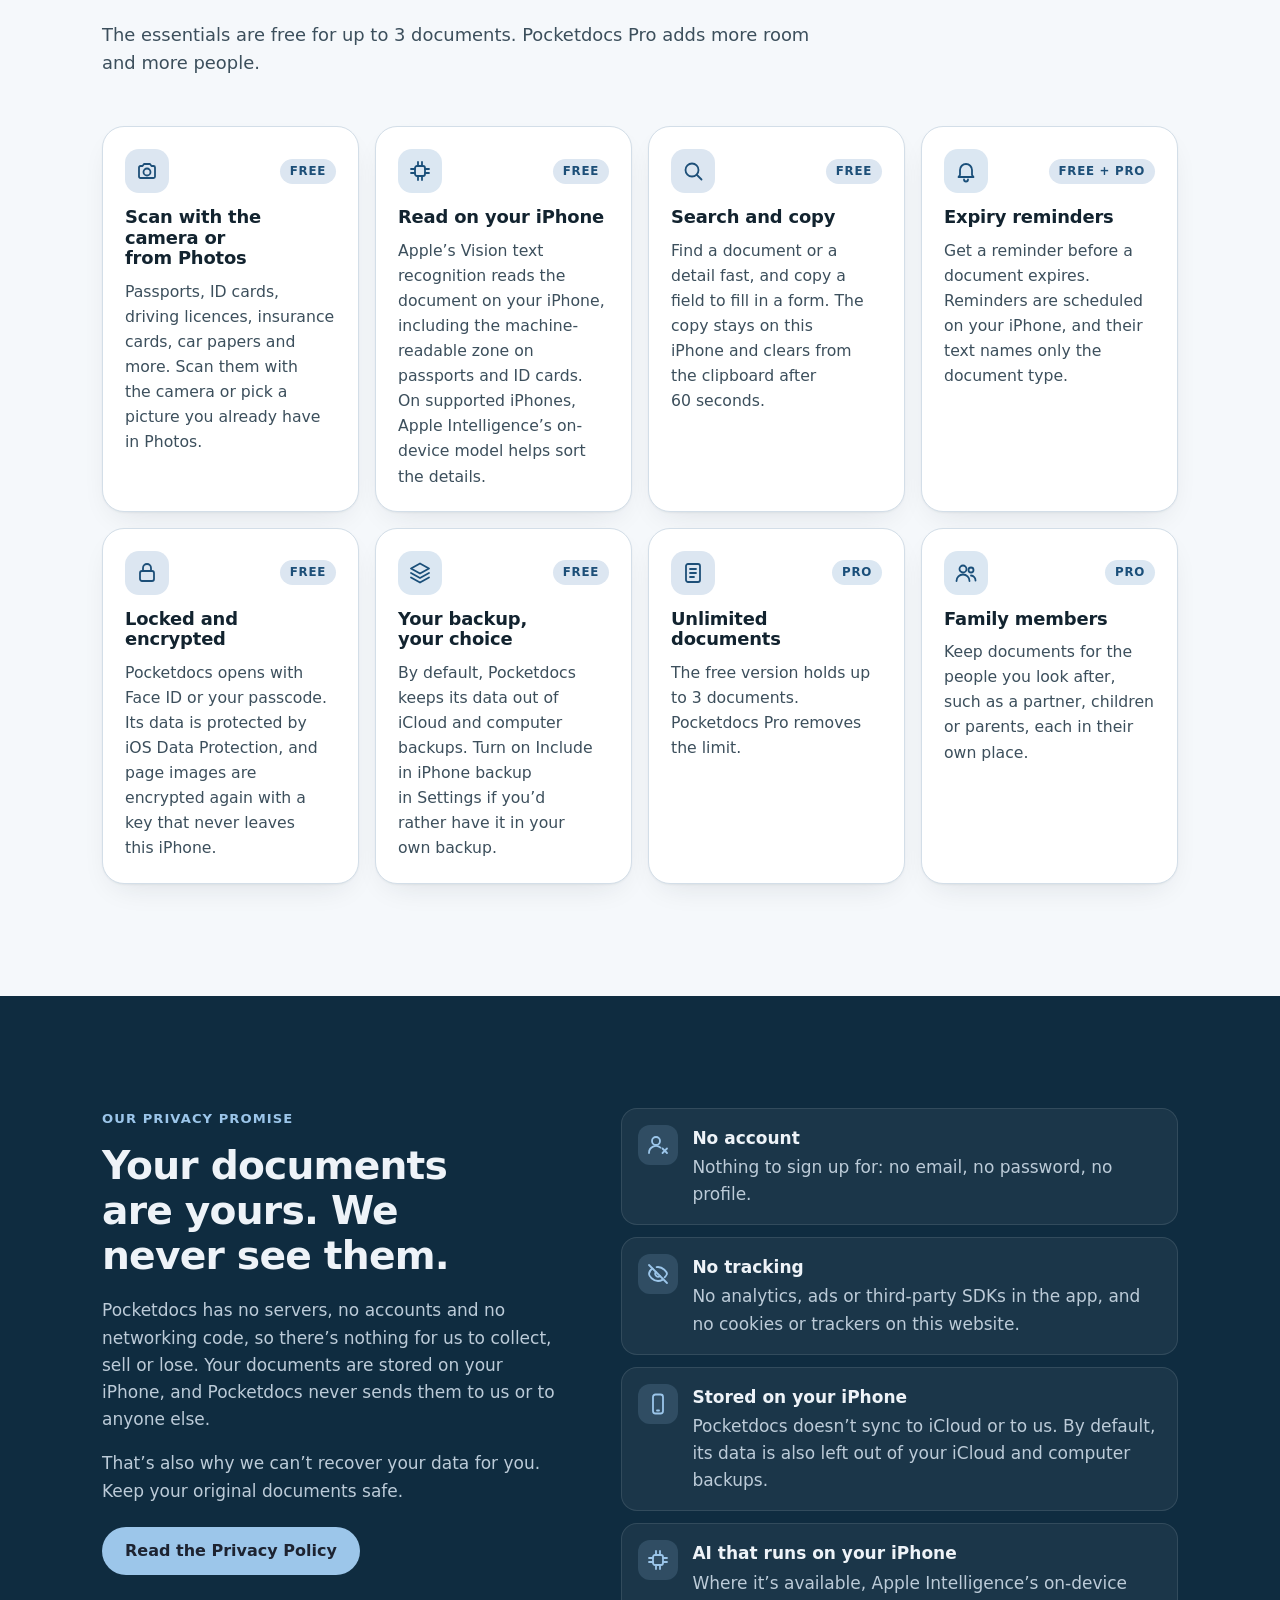
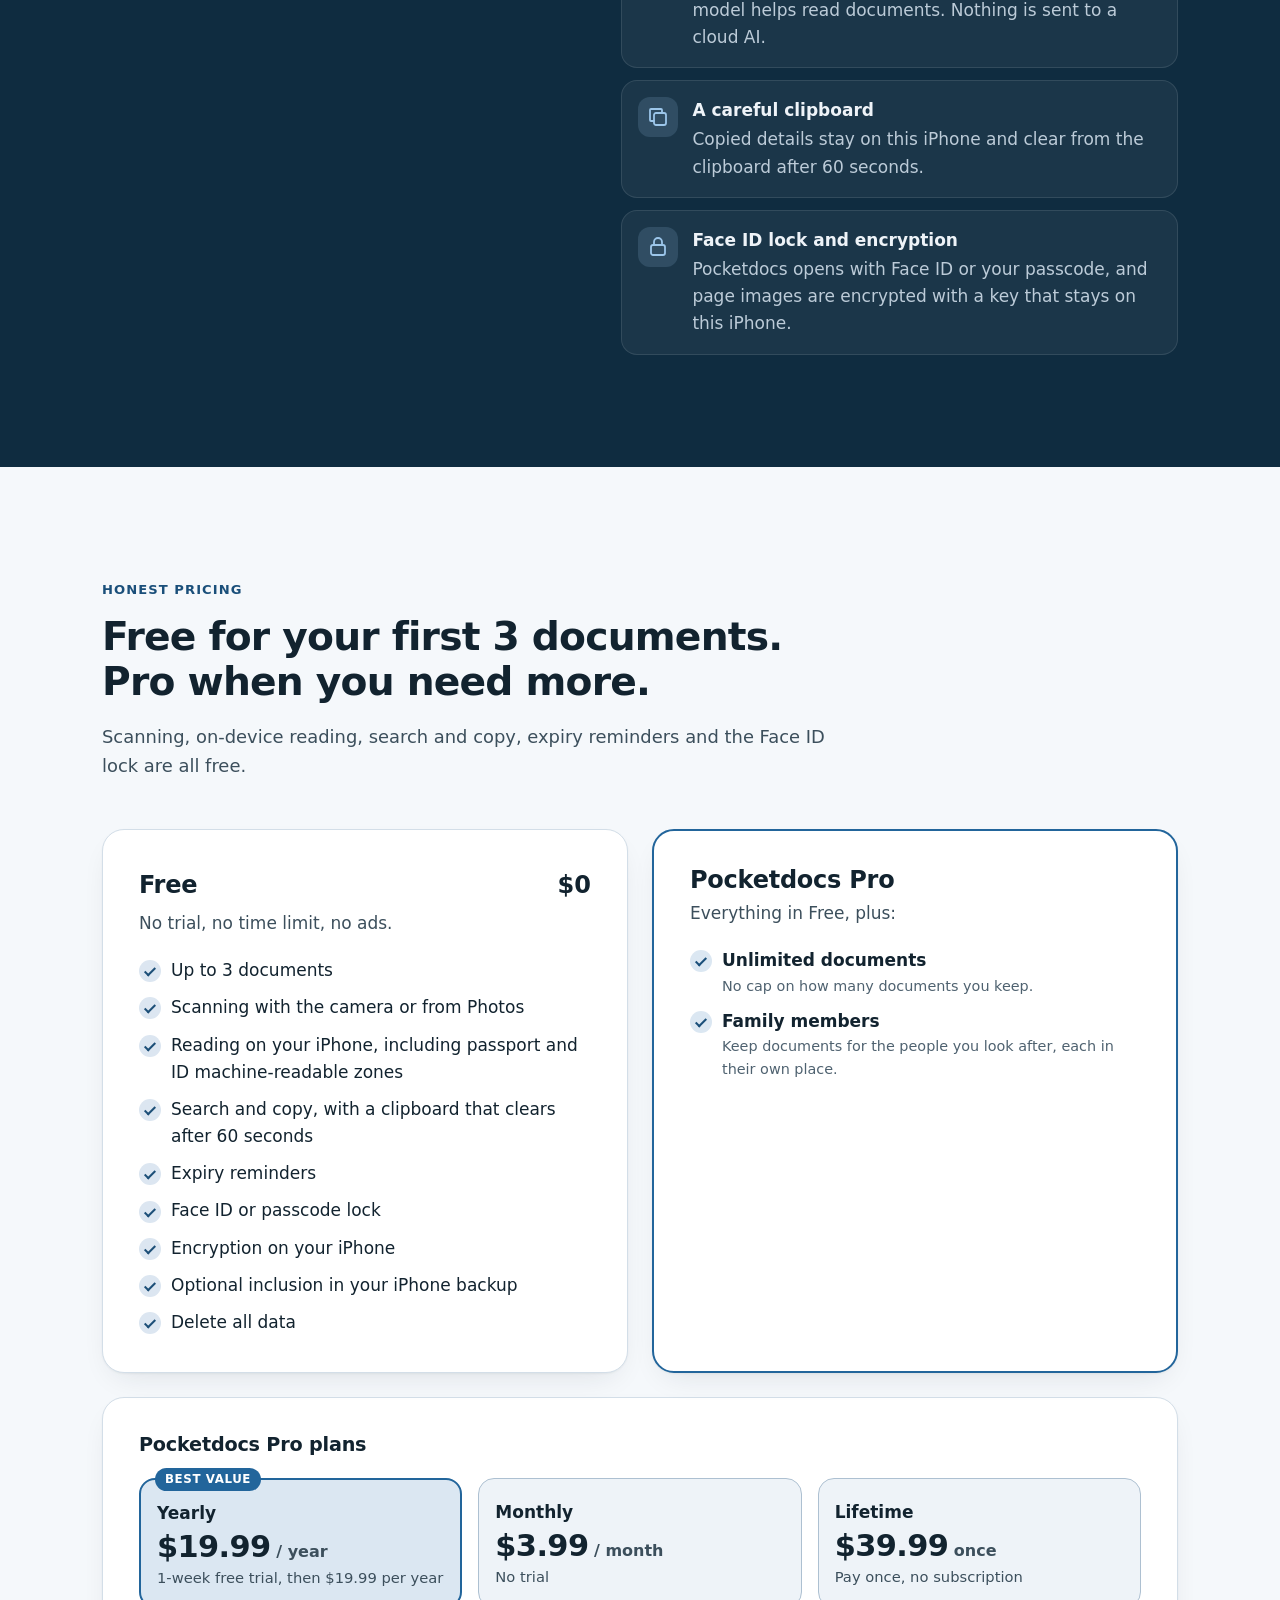
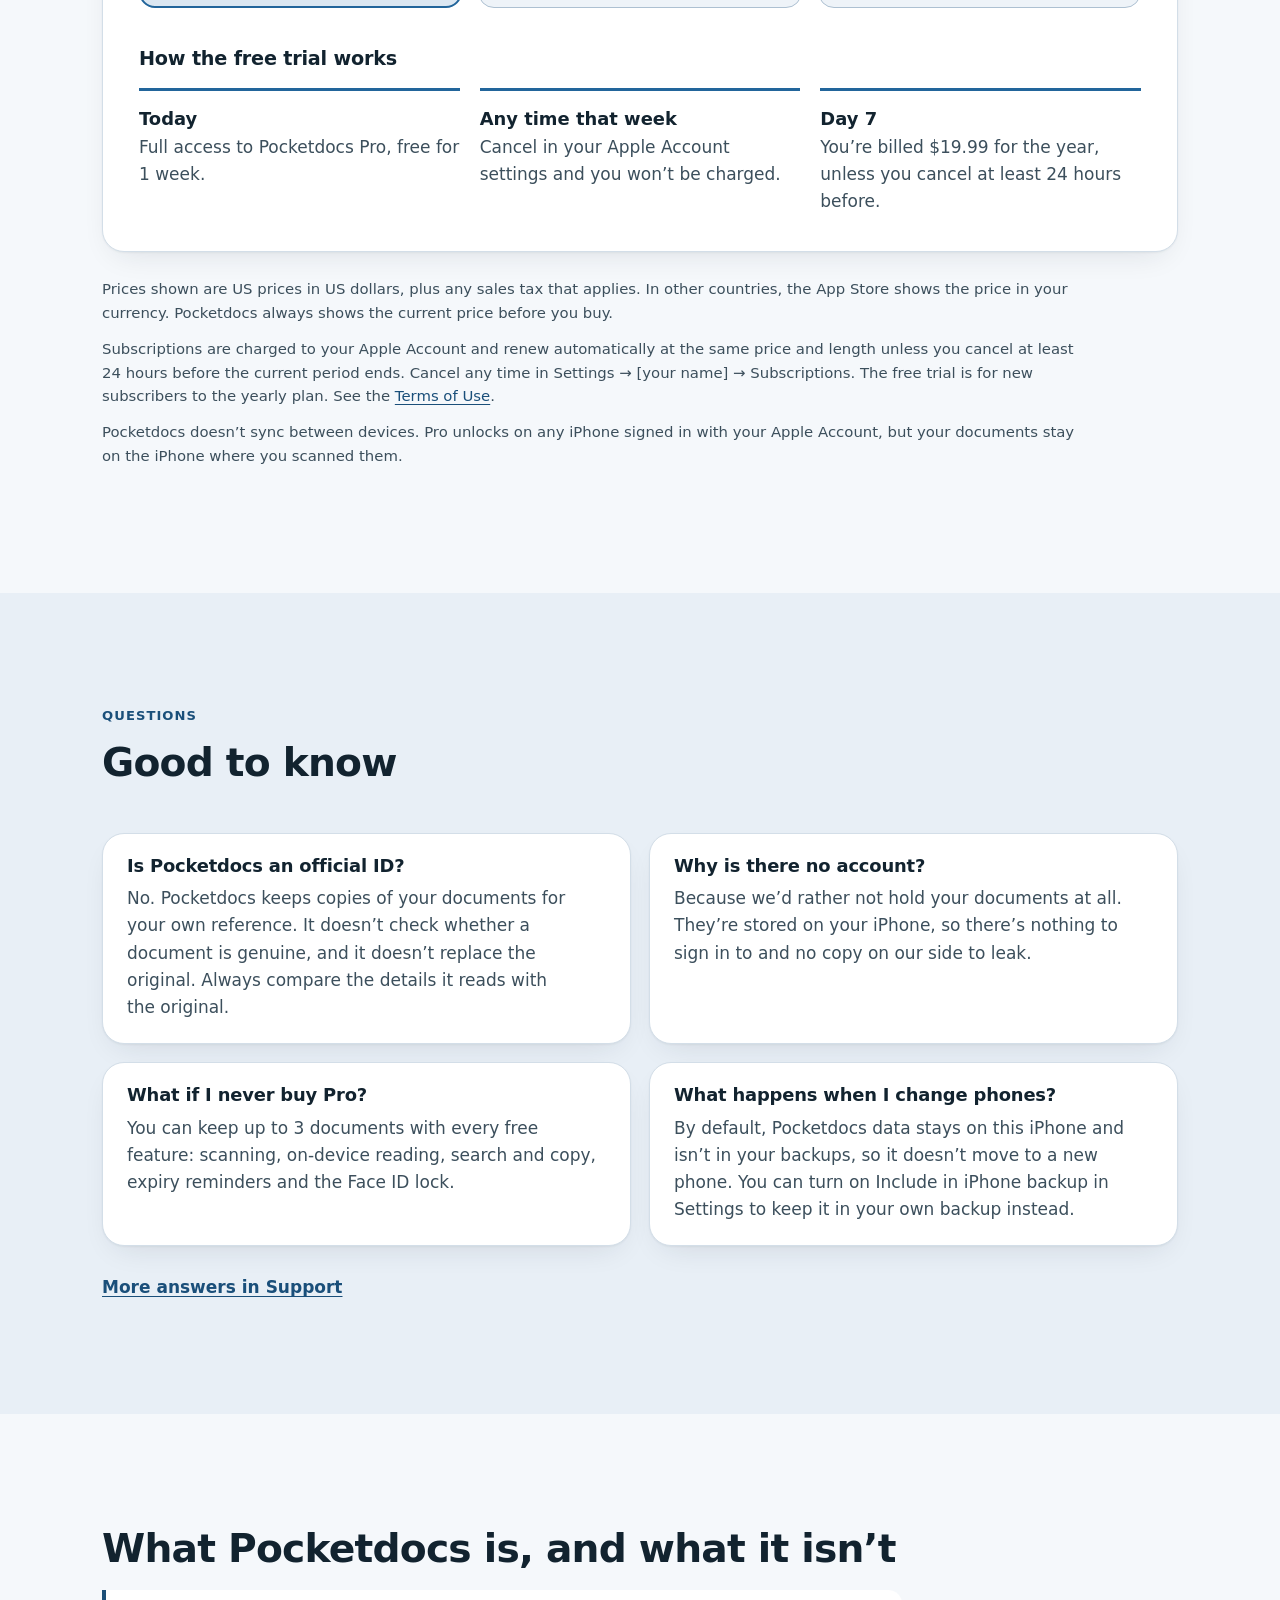
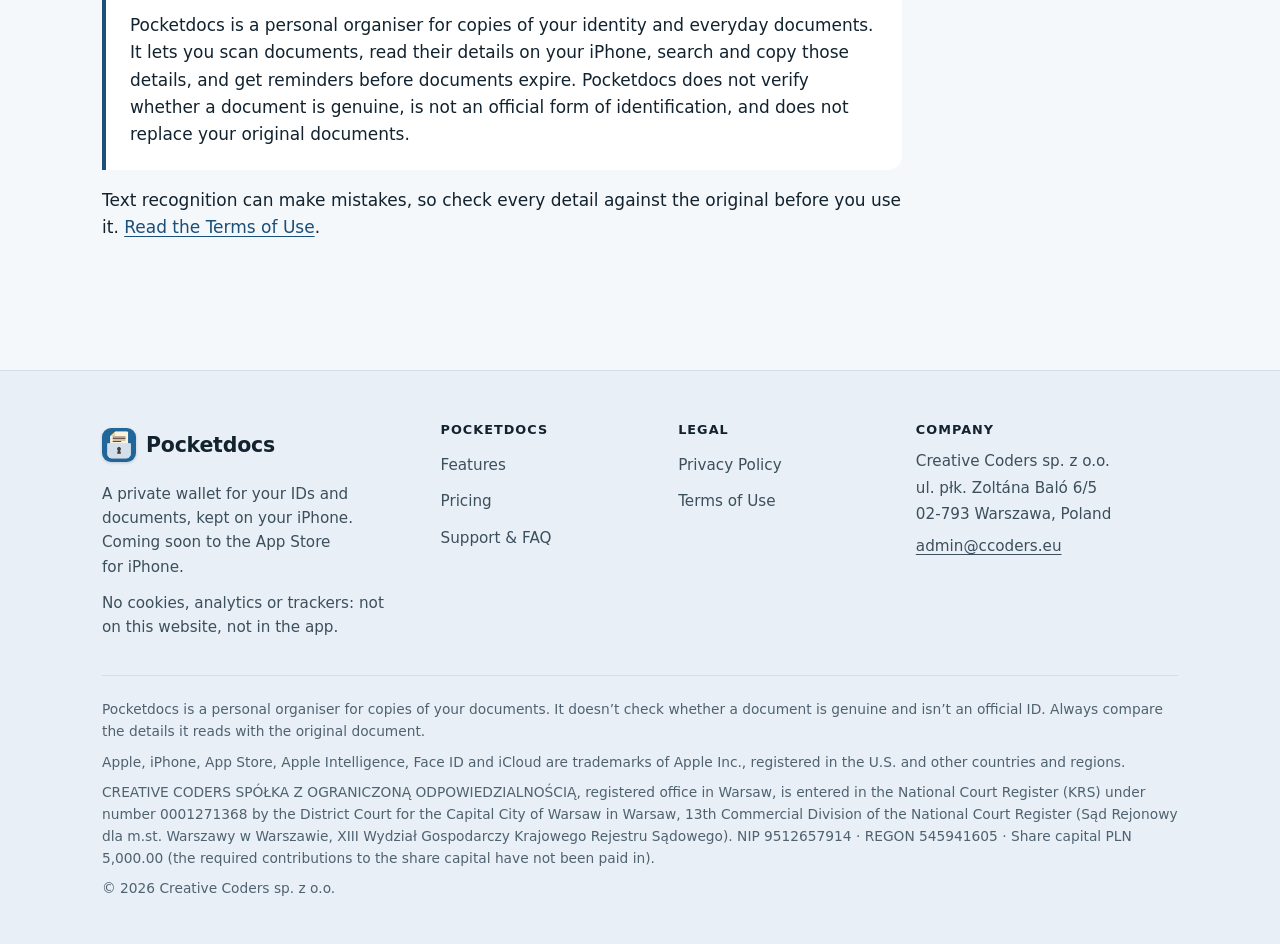
==== commit 5b6b6390: "New Pocketdocs logo and blue palette" ====
--- a/index.html
+++ b/index.html
@@ -7,8 +7,8 @@
   <meta name="description" content="Pocketdocs keeps your passport, ID card, driving licence and other documents on your iPhone: scanned and read on the device, encrypted, locked with Face ID, with expiry reminders. No account, no servers, no tracking.">
   <link rel="canonical" href="https://creative-coders-eu.github.io/pocketdocs/">
   <meta name="color-scheme" content="light dark">
-  <meta name="theme-color" content="#f5f9f9" media="(prefers-color-scheme: light)">
-  <meta name="theme-color" content="#0c1517" media="(prefers-color-scheme: dark)">
+  <meta name="theme-color" content="#f5f8fb" media="(prefers-color-scheme: light)">
+  <meta name="theme-color" content="#0c1218" media="(prefers-color-scheme: dark)">
   <meta name="referrer" content="no-referrer">
   <meta http-equiv="Content-Security-Policy" content="default-src 'none'; style-src 'self'; img-src 'self'; base-uri 'none'; form-action 'none'">
   <meta property="og:type" content="website">
--- a/assets/site.css
+++ b/assets/site.css
@@ -10,38 +10,38 @@
 :root {
   color-scheme: light dark;
 
-  --bg: #f5f9f9;
-  --bg-tint: #e8f1f2;
+  --bg: #f5f8fb;
+  --bg-tint: #e8eff6;
   --surface: #ffffff;
-  --surface-2: #eef5f5;
-  --border: #d3e2e3;
-  --border-strong: #adc6c8;
-
-  --ink: #122a2f;
-  --ink-2: #3c5459;
-  --ink-3: #4f666b;
-
-  --accent: #0a7c82;
-  --accent-hover: #086c72;
+  --surface-2: #eef3f8;
+  --border: #d3dee8;
+  --border-strong: #adc0d1;
+
+  --ink: #12232f;
+  --ink-2: #3c4f5c;
+  --ink-3: #4f6270;
+
+  --accent: #22659b;
+  --accent-hover: #1c5684;
   --accent-ink: #ffffff;
-  --accent-soft: #d6eded;
-  --accent-text: #06595e;
-
-  --teal: #1d5f78;
-  --teal-soft: #dceaf1;
-
-  --focus: #06595e;
-
-  --band: #0f3a40;
-  --on-band: #eef6f6;
-  --on-band-2: #bcd2d4;
-  --band-accent: #8fd6d6;
+  --accent-soft: #dbe7f2;
+  --accent-text: #1a4f7a;
+
+  --teal: #1d4f78;
+  --teal-soft: #dce6f1;
+
+  --focus: #1a4f7a;
+
+  --band: #0f2c40;
+  --on-band: #eef3f8;
+  --on-band-2: #bccbd8;
+  --band-accent: #9cc6ea;
   --band-card: rgba(255, 255, 255, 0.05);
   --band-line: rgba(255, 255, 255, 0.1);
-  --band-icon: rgba(143, 214, 214, 0.16);
-
-  --glow-warm: rgba(10, 124, 130, 0.16);
-  --glow-cool: rgba(29, 95, 120, 0.08);
+  --band-icon: rgba(156, 198, 234, 0.16);
+
+  --glow-warm: rgba(34, 101, 155, 0.16);
+  --glow-cool: rgba(29, 79, 120, 0.08);
 
   --shadow: 0 1px 2px rgba(29, 35, 49, 0.05), 0 12px 32px -14px rgba(29, 35, 49, 0.14);
 
@@ -56,32 +56,32 @@
 
 @media (prefers-color-scheme: dark) {
   :root {
-    --bg: #0c1517;
-    --bg-tint: #101c1f;
-    --surface: #142326;
-    --surface-2: #192b2e;
-    --border: #26393c;
-    --border-strong: #3a5457;
-
-    --ink: #e9f2f2;
-    --ink-2: #b8cacc;
-    --ink-3: #98adb0;
-
-    --accent: #5cc6c6;
-    --accent-hover: #7fd4d4;
-    --accent-ink: #06201f;
-    --accent-soft: #123538;
-    --accent-text: #7fd4d4;
+    --bg: #0c1218;
+    --bg-tint: #10181f;
+    --surface: #141e27;
+    --surface-2: #19242e;
+    --border: #263440;
+    --border-strong: #3a4c5a;
+
+    --ink: #e9eff4;
+    --ink-2: #b8c5d0;
+    --ink-3: #98a9b6;
+
+    --accent: #6bade3;
+    --accent-hover: #8cc0ea;
+    --accent-ink: #061624;
+    --accent-soft: #12293a;
+    --accent-text: #8cc0ea;
 
     --teal: #8fc8de;
     --teal-soft: #142b34;
 
-    --focus: #7fd4d4;
-
-    --band: #142326;
-    --on-band: #e9f2f2;
-    --on-band-2: #b8cacc;
-    --band-accent: #7fd4d4;
+    --focus: #8cc0ea;
+
+    --band: #141e27;
+    --on-band: #e9eff4;
+    --on-band-2: #b8c5d0;
+    --band-accent: #8cc0ea;
     --band-card: rgba(255, 255, 255, 0.03);
     --band-line: rgba(255, 255, 255, 0.08);
     --band-icon: rgba(127, 212, 212, 0.12);
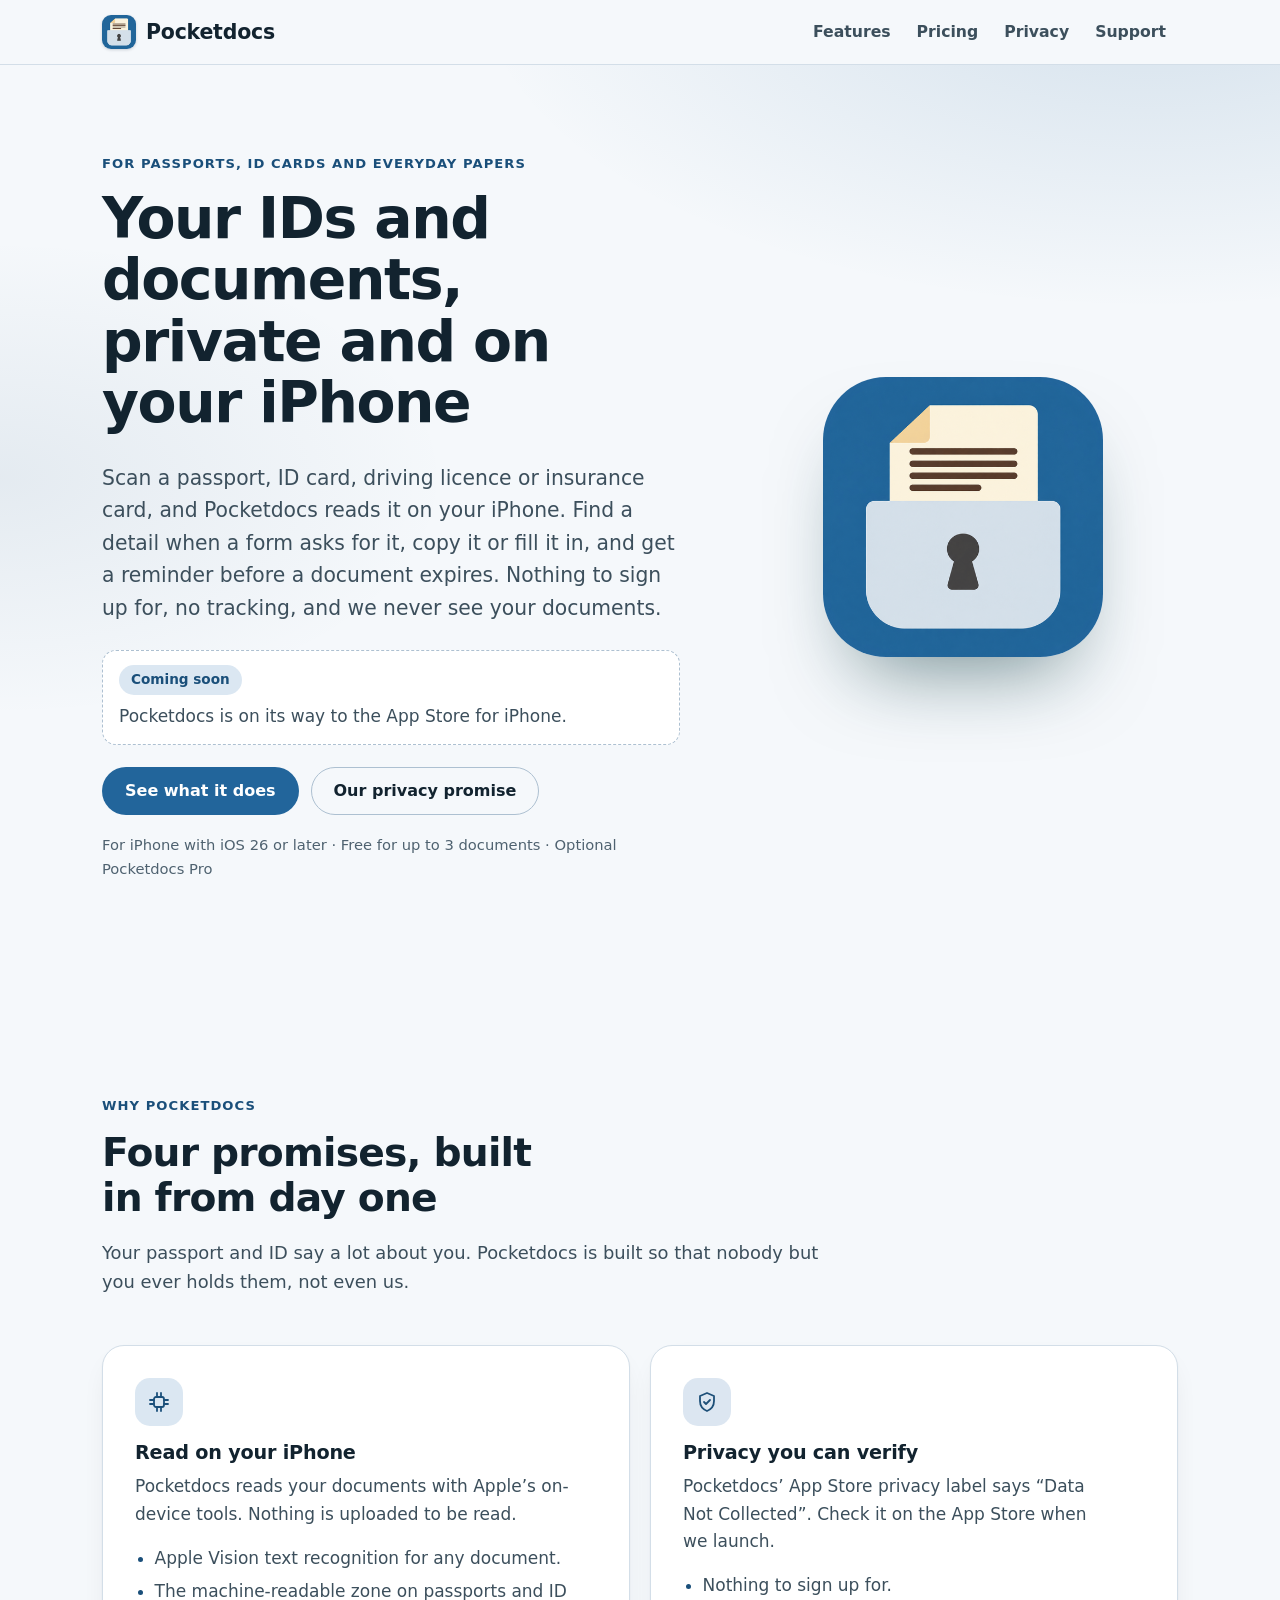
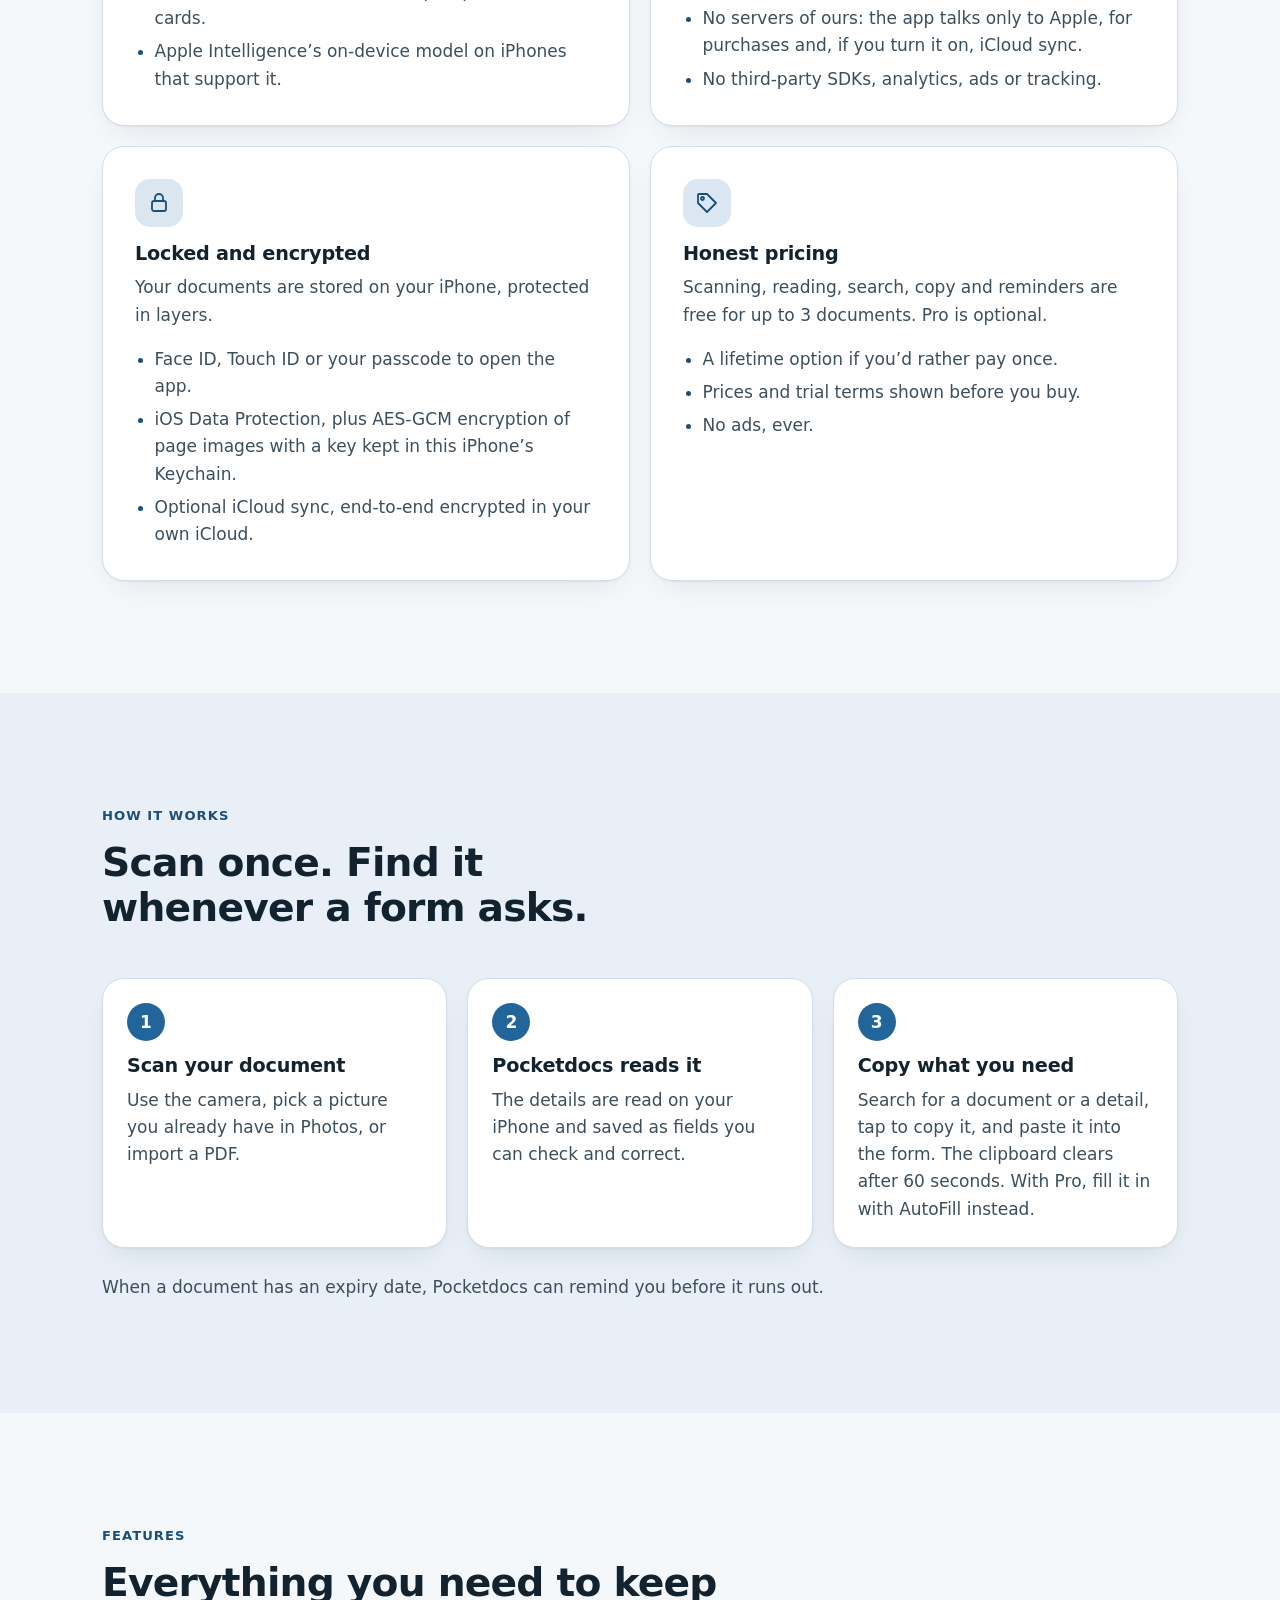
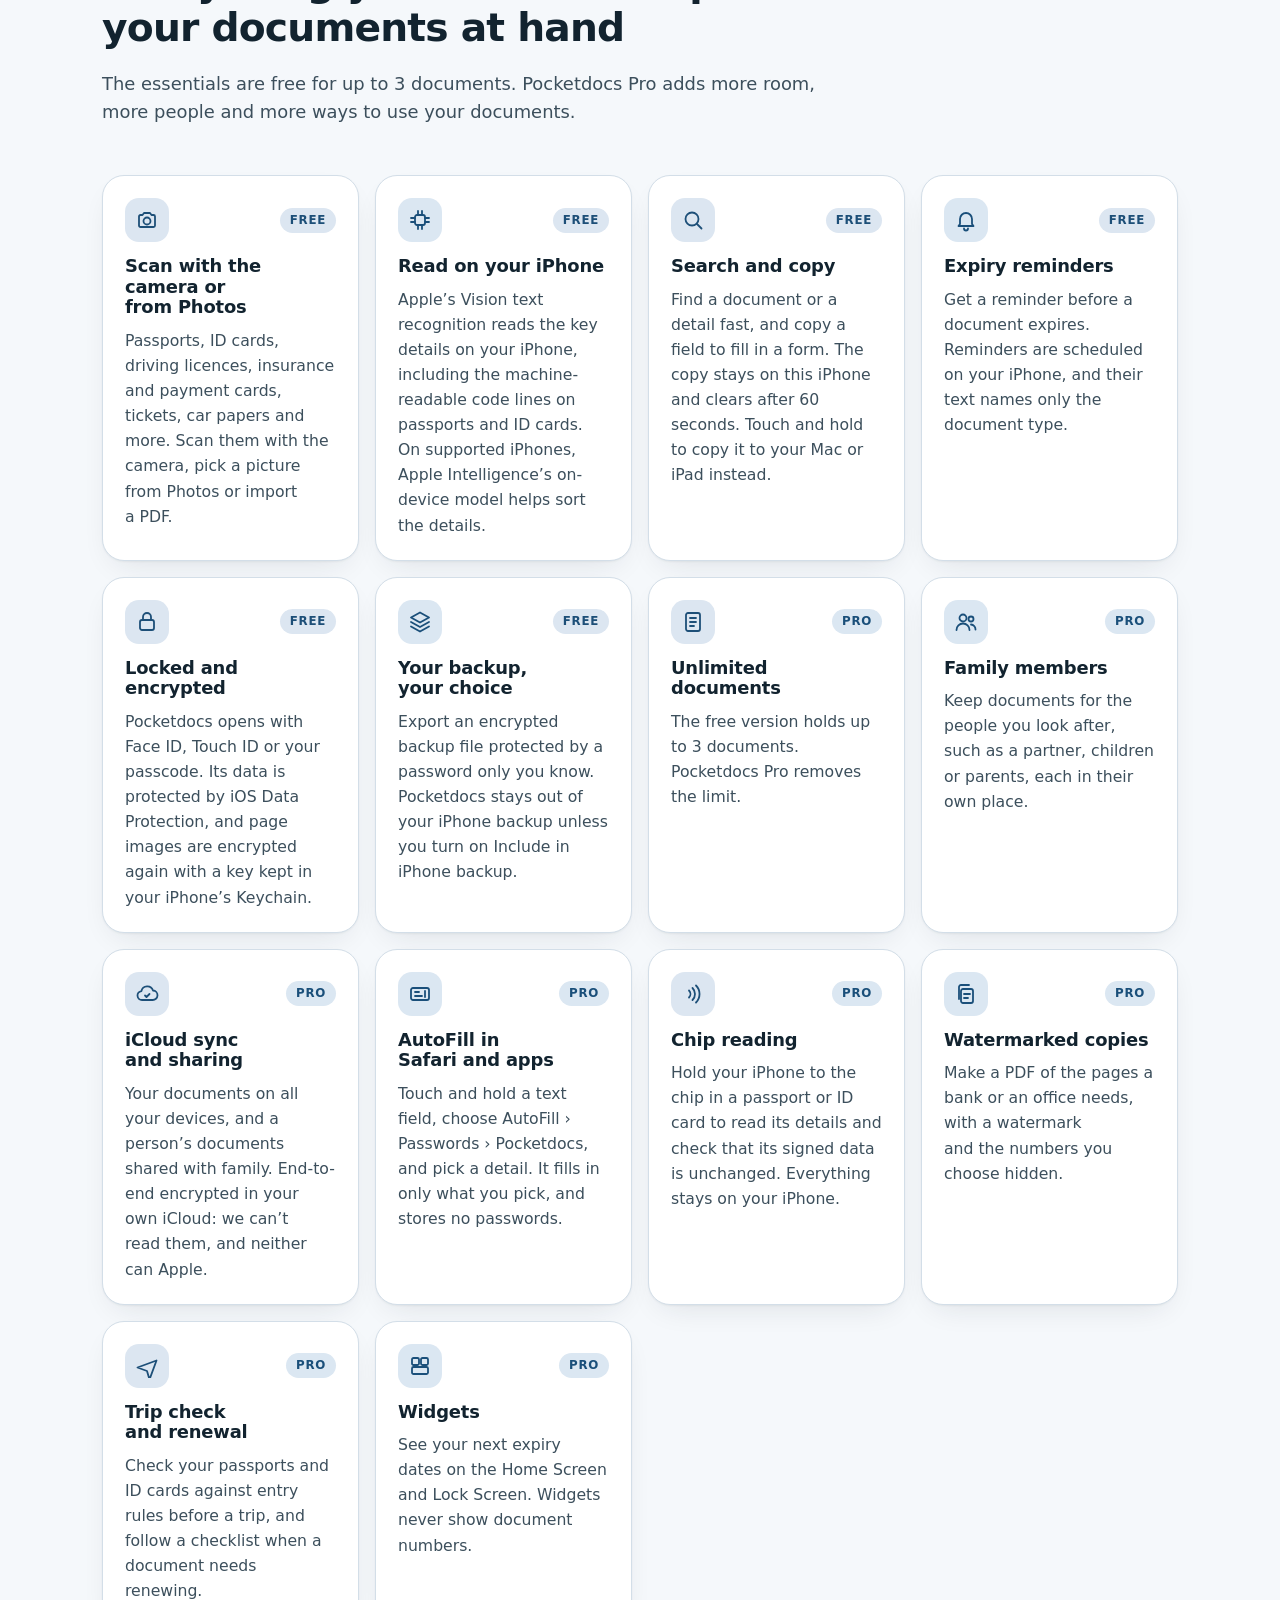
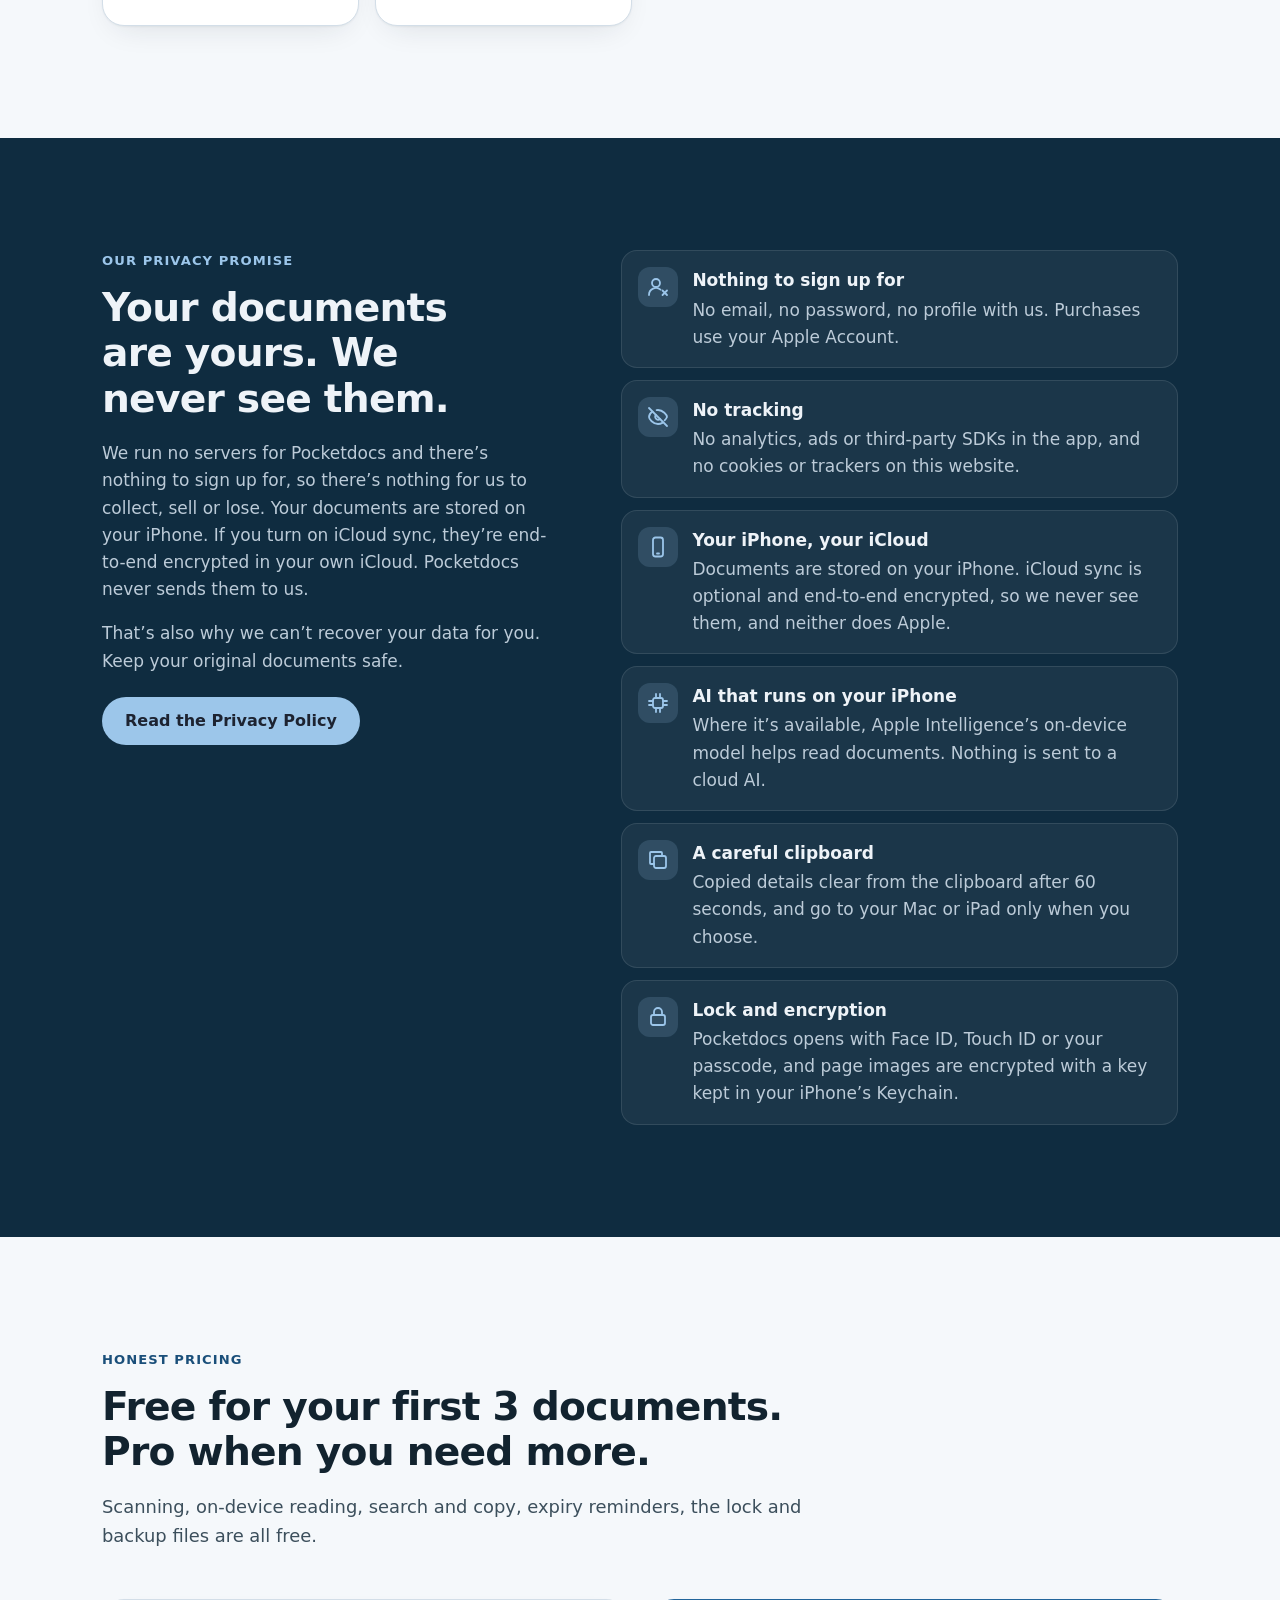
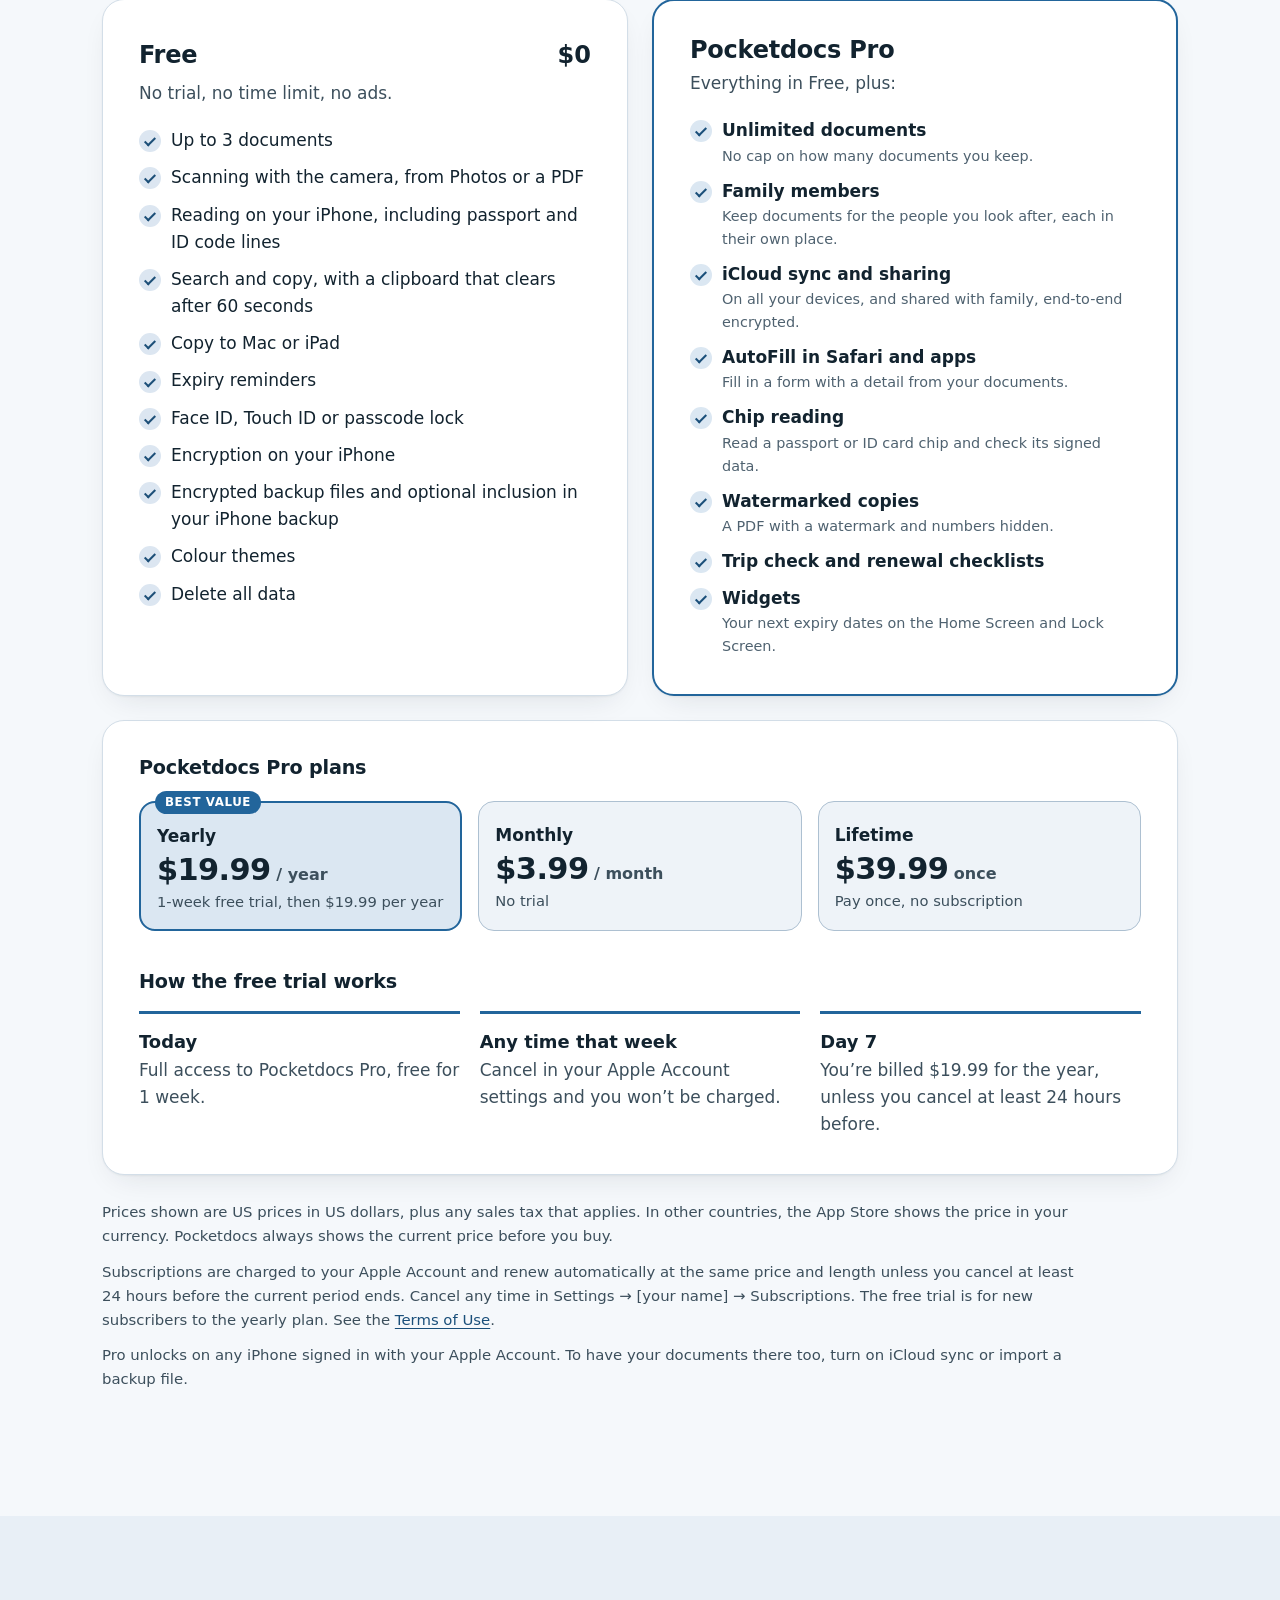
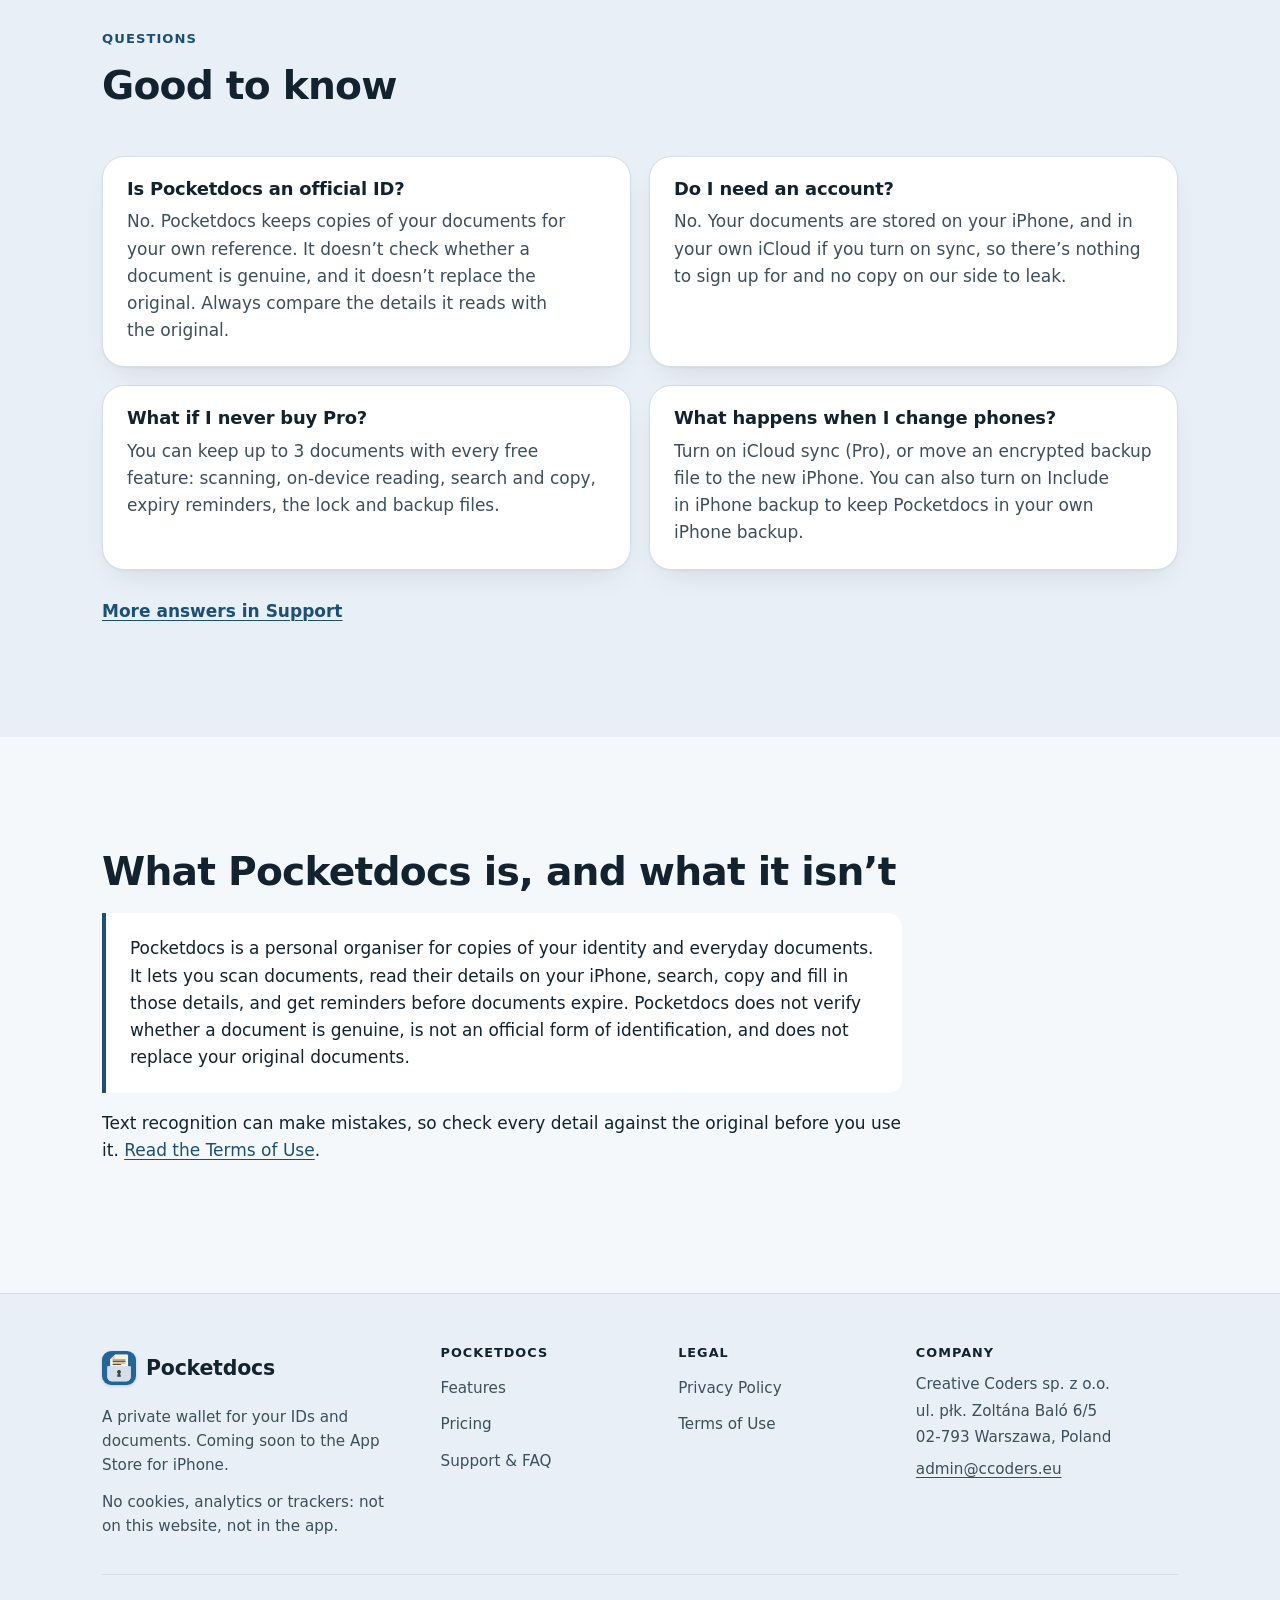
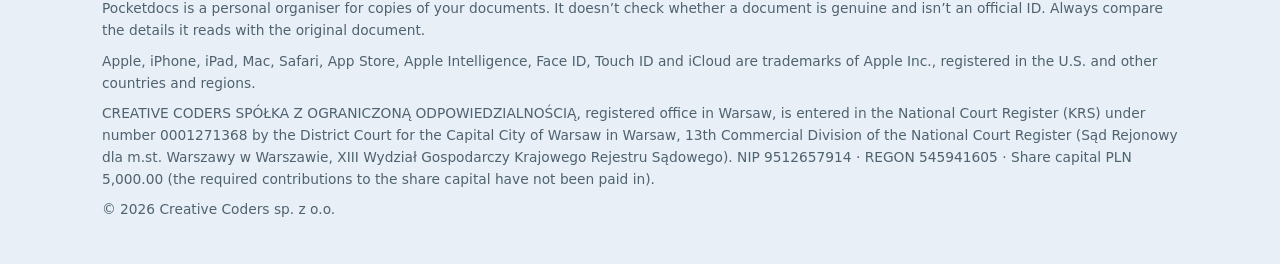
==== commit 5ade3f55: "Match the app: iCloud sync and sharing, chip reading, AutoFill, backups, widgets Privacy Policy 1.1 " ====
--- a/index.html
+++ b/index.html
@@ -4,7 +4,7 @@
   <meta charset="utf-8">
   <meta name="viewport" content="width=device-width, initial-scale=1">
   <title>Pocketdocs: a private wallet for your IDs and documents</title>
-  <meta name="description" content="Pocketdocs keeps your passport, ID card, driving licence and other documents on your iPhone: scanned and read on the device, encrypted, locked with Face ID, with expiry reminders. No account, no servers, no tracking.">
+  <meta name="description" content="Pocketdocs keeps your passport, ID card, driving licence and other documents on your iPhone: read on the device, encrypted, locked with Face ID, with expiry reminders. Optional iCloud sync is end-to-end encrypted. Nothing to sign up for, no tracking.">
   <link rel="canonical" href="https://creative-coders-eu.github.io/pocketdocs/">
   <meta name="color-scheme" content="light dark">
   <meta name="theme-color" content="#f5f8fb" media="(prefers-color-scheme: light)">
@@ -14,7 +14,7 @@
   <meta property="og:type" content="website">
   <meta property="og:site_name" content="Pocketdocs">
   <meta property="og:title" content="Pocketdocs: a private wallet for your IDs and documents">
-  <meta property="og:description" content="Pocketdocs keeps your passport, ID card, driving licence and other documents on your iPhone: scanned and read on the device, encrypted, locked with Face ID, with expiry reminders. No account, no servers, no tracking.">
+  <meta property="og:description" content="Pocketdocs keeps your passport, ID card, driving licence and other documents on your iPhone: read on the device, encrypted, locked with Face ID, with expiry reminders. Optional iCloud sync is end-to-end encrypted. Nothing to sign up for, no tracking.">
   <meta property="og:url" content="https://creative-coders-eu.github.io/pocketdocs/">
   <meta property="og:image" content="https://creative-coders-eu.github.io/pocketdocs/assets/pocketdocs-icon-512.png">
   <meta property="og:image:alt" content="The Pocketdocs app icon: a white document with a dark teal padlock on a teal background.">
@@ -48,7 +48,7 @@
         <div class="hero-copy">
           <p class="eyebrow">For passports, ID cards and everyday papers</p>
           <h1 id="hero-title">Your IDs and documents, private and on your iPhone</h1>
-          <p class="lede">Scan a passport, ID card, driving licence or insurance card, and Pocketdocs reads it on your iPhone. Find a detail when a form asks for it, copy it in a tap, and get a reminder before a document expires. No account, no servers, no tracking: your documents never leave your iPhone.</p>
+          <p class="lede">Scan a passport, ID card, driving licence or insurance card, and Pocketdocs reads it on your iPhone. Find a detail when a form asks for it, copy it or fill it in, and get a reminder before a document expires. Nothing to sign up for, no tracking, and we never see your documents.</p>
           <p class="launch-note"><span class="chip">Coming soon</span> Pocketdocs is on its way to the App Store for iPhone.</p>
           <div class="hero-actions">
             <a class="btn btn-primary" href="#features">See what it does</a>
@@ -85,25 +85,25 @@
             <h3>Privacy you can verify</h3>
             <p>Pocketdocs’ App Store privacy label says “Data Not Collected”. Check it on the App Store when we launch.</p>
             <ul>
-              <li>No account and nothing to sign up for.</li>
-              <li>No servers, and no networking code in the app.</li>
+              <li>Nothing to sign up for.</li>
+              <li>No servers of ours: the app talks only to Apple, for purchases and, if you turn it on, iCloud sync.</li>
               <li>No third-party SDKs, analytics, ads or tracking.</li>
             </ul>
           </article>
           <article class="card pillar">
             <span class="icon-tile teal"><svg class="icon" viewBox="0 0 24 24" aria-hidden="true" focusable="false" fill="none" stroke="currentColor" stroke-width="1.8" stroke-linecap="round" stroke-linejoin="round"><rect x="5" y="10" width="14" height="10" rx="2"/><path d="M8 10V7a4 4 0 0 1 8 0v3"/></svg></span>
             <h3>Locked and encrypted</h3>
-            <p>Your documents stay on your iPhone, protected in layers.</p>
+            <p>Your documents are stored on your iPhone, protected in layers.</p>
             <ul>
-              <li>Face ID or your passcode to open the app.</li>
+              <li>Face ID, Touch ID or your passcode to open the app.</li>
               <li>iOS Data Protection, plus AES-GCM encryption of page images with a key kept in this iPhone’s Keychain.</li>
-              <li>Left out of backups unless you choose otherwise.</li>
+              <li>Optional iCloud sync, end-to-end encrypted in your own iCloud.</li>
             </ul>
           </article>
           <article class="card pillar">
             <span class="icon-tile"><svg class="icon" viewBox="0 0 24 24" aria-hidden="true" focusable="false" fill="none" stroke="currentColor" stroke-width="1.8" stroke-linecap="round" stroke-linejoin="round"><path d="M3 12V4a1 1 0 0 1 1-1h8l9 9-9 9-9-9z"/><circle cx="7.5" cy="7.5" r="1.5"/></svg></span>
             <h3>Honest pricing</h3>
-            <p>Every feature you need for your own documents is free for up to 3 documents. Pro is optional.</p>
+            <p>Scanning, reading, search, copy and reminders are free for up to 3 documents. Pro is optional.</p>
             <ul>
               <li>A lifetime option if you’d rather pay once.</li>
               <li>Prices and trial terms shown before you buy.</li>
@@ -124,7 +124,7 @@
           <li class="card step">
             <span class="step-num" aria-hidden="true">1</span>
             <h3>Scan your document</h3>
-            <p>Use the camera, or pick a picture you already have in Photos.</p>
+            <p>Use the camera, pick a picture you already have in Photos, or import a PDF.</p>
           </li>
           <li class="card step">
             <span class="step-num" aria-hidden="true">2</span>
@@ -134,7 +134,7 @@
           <li class="card step">
             <span class="step-num" aria-hidden="true">3</span>
             <h3>Copy what you need</h3>
-            <p>Search for a document or a detail, tap to copy it, and paste it into the form. The clipboard clears after 60 seconds.</p>
+            <p>Search for a document or a detail, tap to copy it, and paste it into the form. The clipboard clears after 60 seconds. With Pro, fill it in with AutoFill instead.</p>
           </li>
         </ol>
         <p class="after-steps">When a document has an expiry date, Pocketdocs can remind you before it runs out.</p>
@@ -146,7 +146,7 @@
         <div class="section-head">
           <p class="eyebrow">Features</p>
           <h2 id="features-title">Everything you need to keep your documents at hand</h2>
-          <p class="section-lede">The essentials are free for up to 3 documents. Pocketdocs Pro adds more room and more people.</p>
+          <p class="section-lede">The essentials are free for up to 3 documents. Pocketdocs Pro adds more room, more people and more ways to use your documents.</p>
         </div>
         <div class="features">
           <article class="card feature">
@@ -155,7 +155,7 @@
               <span class="tag tag-free">Free</span>
             </div>
             <h3>Scan with the camera or from Photos</h3>
-            <p>Passports, ID cards, driving licences, insurance cards, car papers and more. Scan them with the camera or pick a picture you already have in Photos.</p>
+            <p>Passports, ID cards, driving licences, insurance and payment cards, tickets, car papers and more. Scan them with the camera, pick a picture from Photos or import a PDF.</p>
           </article>
           <article class="card feature">
             <div class="feature-top">
@@ -163,7 +163,7 @@
               <span class="tag tag-free">Free</span>
             </div>
             <h3>Read on your iPhone</h3>
-            <p>Apple’s Vision text recognition reads the document on your iPhone, including the machine-readable zone on passports and ID cards. On supported iPhones, Apple Intelligence’s on-device model helps sort the details.</p>
+            <p>Apple’s Vision text recognition reads the key details on your iPhone, including the machine-readable code lines on passports and ID cards. On supported iPhones, Apple Intelligence’s on-device model helps sort the details.</p>
           </article>
           <article class="card feature">
             <div class="feature-top">
@@ -171,12 +171,12 @@
               <span class="tag tag-free">Free</span>
             </div>
             <h3>Search and copy</h3>
-            <p>Find a document or a detail fast, and copy a field to fill in a form. The copy stays on this iPhone and clears from the clipboard after 60 seconds.</p>
+            <p>Find a document or a detail fast, and copy a field to fill in a form. The copy stays on this iPhone and clears after 60 seconds. Touch and hold to copy it to your Mac or iPad instead.</p>
           </article>
           <article class="card feature">
             <div class="feature-top">
               <span class="icon-tile"><svg class="icon" viewBox="0 0 24 24" aria-hidden="true" focusable="false" fill="none" stroke="currentColor" stroke-width="1.8" stroke-linecap="round" stroke-linejoin="round"><path d="M6 16v-5a6 6 0 0 1 12 0v5l1.5 2h-15L6 16z"/><path d="M10 20.5a2 2 0 0 0 4 0"/></svg></span>
-              <span class="tag tag-free">Free + Pro</span>
+              <span class="tag tag-free">Free</span>
             </div>
             <h3>Expiry reminders</h3>
             <p>Get a reminder before a document expires. Reminders are scheduled on your iPhone, and their text names only the document type.</p>
@@ -187,7 +187,7 @@
               <span class="tag tag-free">Free</span>
             </div>
             <h3>Locked and encrypted</h3>
-            <p>Pocketdocs opens with Face ID or your passcode. Its data is protected by iOS Data Protection, and page images are encrypted again with a key that never leaves this iPhone.</p>
+            <p>Pocketdocs opens with Face ID, Touch ID or your passcode. Its data is protected by iOS Data Protection, and page images are encrypted again with a key kept in your iPhone’s Keychain.</p>
           </article>
           <article class="card feature">
             <div class="feature-top">
@@ -195,7 +195,7 @@
               <span class="tag tag-free">Free</span>
             </div>
             <h3>Your backup, your choice</h3>
-            <p>By default, Pocketdocs keeps its data out of iCloud and computer backups. Turn on Include in iPhone backup in Settings if you’d rather have it in your own backup.</p>
+            <p>Export an encrypted backup file protected by a password only you know. Pocketdocs stays out of your iPhone backup unless you turn on Include in iPhone backup.</p>
           </article>
           <article class="card feature">
             <div class="feature-top">
@@ -212,6 +212,54 @@
             </div>
             <h3>Family members</h3>
             <p>Keep documents for the people you look after, such as a partner, children or parents, each in their own place.</p>
+          </article>
+          <article class="card feature">
+            <div class="feature-top">
+              <span class="icon-tile teal"><svg class="icon" viewBox="0 0 24 24" aria-hidden="true" focusable="false" fill="none" stroke="currentColor" stroke-width="1.8" stroke-linecap="round" stroke-linejoin="round"><path d="M7 18a4.5 4.5 0 0 1-.6-8.96A6 6 0 0 1 18 8.5a4 4 0 0 1-.5 9.5H7z"/><path d="M10 13.5l1.5 1.5 3-3"/></svg></span>
+              <span class="tag tag-pro">Pro</span>
+            </div>
+            <h3>iCloud sync and sharing</h3>
+            <p>Your documents on all your devices, and a person’s documents shared with family. End-to-end encrypted in your own iCloud: we can’t read them, and neither can Apple.</p>
+          </article>
+          <article class="card feature">
+            <div class="feature-top">
+              <span class="icon-tile"><svg class="icon" viewBox="0 0 24 24" aria-hidden="true" focusable="false" fill="none" stroke="currentColor" stroke-width="1.8" stroke-linecap="round" stroke-linejoin="round"><rect x="3" y="6" width="18" height="12" rx="2"/><path d="M7 10h4M7 14h7"/><path d="M17 9v6"/></svg></span>
+              <span class="tag tag-pro">Pro</span>
+            </div>
+            <h3>AutoFill in Safari and apps</h3>
+            <p>Touch and hold a text field, choose AutoFill › Passwords › Pocketdocs, and pick a detail. It fills in only what you pick, and stores no passwords.</p>
+          </article>
+          <article class="card feature">
+            <div class="feature-top">
+              <span class="icon-tile teal"><svg class="icon" viewBox="0 0 24 24" aria-hidden="true" focusable="false" fill="none" stroke="currentColor" stroke-width="1.8" stroke-linecap="round" stroke-linejoin="round"><path d="M8 8.5a5 5 0 0 1 0 7"/><path d="M11.5 6a8.5 8.5 0 0 1 0 12"/><path d="M15 3.5a12 12 0 0 1 0 17"/></svg></span>
+              <span class="tag tag-pro">Pro</span>
+            </div>
+            <h3>Chip reading</h3>
+            <p>Hold your iPhone to the chip in a passport or ID card to read its details and check that its signed data is unchanged. Everything stays on your iPhone.</p>
+          </article>
+          <article class="card feature">
+            <div class="feature-top">
+              <span class="icon-tile"><svg class="icon" viewBox="0 0 24 24" aria-hidden="true" focusable="false" fill="none" stroke="currentColor" stroke-width="1.8" stroke-linecap="round" stroke-linejoin="round"><rect x="7" y="7" width="12" height="14" rx="2"/><path d="M5 17V5a2 2 0 0 1 2-2h8"/><path d="M10 12h6M10 16h4"/></svg></span>
+              <span class="tag tag-pro">Pro</span>
+            </div>
+            <h3>Watermarked copies</h3>
+            <p>Make a PDF of the pages a bank or an office needs, with a watermark and the numbers you choose hidden.</p>
+          </article>
+          <article class="card feature">
+            <div class="feature-top">
+              <span class="icon-tile teal"><svg class="icon" viewBox="0 0 24 24" aria-hidden="true" focusable="false" fill="none" stroke="currentColor" stroke-width="1.8" stroke-linecap="round" stroke-linejoin="round"><path d="M2.5 13.5l19-7-7 19-2.5-8.5-9.5-3.5z"/></svg></span>
+              <span class="tag tag-pro">Pro</span>
+            </div>
+            <h3>Trip check and renewal</h3>
+            <p>Check your passports and ID cards against entry rules before a trip, and follow a checklist when a document needs renewing.</p>
+          </article>
+          <article class="card feature">
+            <div class="feature-top">
+              <span class="icon-tile"><svg class="icon" viewBox="0 0 24 24" aria-hidden="true" focusable="false" fill="none" stroke="currentColor" stroke-width="1.8" stroke-linecap="round" stroke-linejoin="round"><rect x="4" y="4" width="7" height="7" rx="1.5"/><rect x="13" y="4" width="7" height="7" rx="1.5"/><rect x="4" y="13" width="16" height="7" rx="1.5"/></svg></span>
+              <span class="tag tag-pro">Pro</span>
+            </div>
+            <h3>Widgets</h3>
+            <p>See your next expiry dates on the Home Screen and Lock Screen. Widgets never show document numbers.</p>
           </article>
         </div>
       </div>
@@ -222,7 +270,7 @@
         <div>
           <p class="eyebrow">Our privacy promise</p>
           <h2 id="privacy-title">Your documents are yours. We never see them.</h2>
-          <p>Pocketdocs has no servers, no accounts and no networking code, so there’s nothing for us to collect, sell or lose. Your documents are stored on your iPhone, and Pocketdocs never sends them to us or to anyone else.</p>
+          <p>We run no servers for Pocketdocs and there’s nothing to sign up for, so there’s nothing for us to collect, sell or lose. Your documents are stored on your iPhone. If you turn on iCloud sync, they’re end-to-end encrypted in your own iCloud. Pocketdocs never sends them to us.</p>
           <p>That’s also why we can’t recover your data for you. Keep your original documents safe.</p>
           <div class="hero-actions">
             <a class="btn btn-band" href="privacy/">Read the Privacy Policy</a>
@@ -231,7 +279,7 @@
         <ul class="promise-list">
           <li>
             <span class="promise-icon"><svg class="icon" viewBox="0 0 24 24" aria-hidden="true" focusable="false" fill="none" stroke="currentColor" stroke-width="1.8" stroke-linecap="round" stroke-linejoin="round"><circle cx="10" cy="8" r="4"/><path d="M3 20a7 7 0 0 1 11.5-5.4"/><path d="M16.5 15.5l4.5 4.5M21 15.5L16.5 20"/></svg></span>
-            <span><strong>No account</strong> Nothing to sign up for: no email, no password, no profile.</span>
+            <span><strong>Nothing to sign up for</strong> No email, no password, no profile with us. Purchases use your Apple Account.</span>
           </li>
           <li>
             <span class="promise-icon"><svg class="icon" viewBox="0 0 24 24" aria-hidden="true" focusable="false" fill="none" stroke="currentColor" stroke-width="1.8" stroke-linecap="round" stroke-linejoin="round"><path d="M3 3l18 18"/><path d="M10.6 5.1A9.7 9.7 0 0 1 12 5c5 0 9 5 9 7a10.6 10.6 0 0 1-2.4 3.4"/><path d="M6.6 6.6C4.4 8 3 10.4 3 12c0 2 4 7 9 7a9.6 9.6 0 0 0 4.4-1.1"/><path d="M9.9 9.9a3 3 0 0 0 4.2 4.2"/></svg></span>
@@ -239,7 +287,7 @@
           </li>
           <li>
             <span class="promise-icon"><svg class="icon" viewBox="0 0 24 24" aria-hidden="true" focusable="false" fill="none" stroke="currentColor" stroke-width="1.8" stroke-linecap="round" stroke-linejoin="round"><rect x="7" y="2.5" width="10" height="19" rx="2.5"/><path d="M11 18.5h2"/></svg></span>
-            <span><strong>Stored on your iPhone</strong> Pocketdocs doesn’t sync to iCloud or to us. By default, its data is also left out of your iCloud and computer backups.</span>
+            <span><strong>Your iPhone, your iCloud</strong> Documents are stored on your iPhone. iCloud sync is optional and end-to-end encrypted, so we never see them, and neither does Apple.</span>
           </li>
           <li>
             <span class="promise-icon"><svg class="icon" viewBox="0 0 24 24" aria-hidden="true" focusable="false" fill="none" stroke="currentColor" stroke-width="1.8" stroke-linecap="round" stroke-linejoin="round"><rect x="7" y="7" width="10" height="10" rx="2"/><path d="M10 3v4M14 3v4M10 17v4M14 17v4M3 10h4M3 14h4M17 10h4M17 14h4"/></svg></span>
@@ -247,11 +295,11 @@
           </li>
           <li>
             <span class="promise-icon"><svg class="icon" viewBox="0 0 24 24" aria-hidden="true" focusable="false" fill="none" stroke="currentColor" stroke-width="1.8" stroke-linecap="round" stroke-linejoin="round"><rect x="8" y="8" width="12" height="12" rx="2"/><path d="M16 8V5a1 1 0 0 0-1-1H5a1 1 0 0 0-1 1v10a1 1 0 0 0 1 1h3"/></svg></span>
-            <span><strong>A careful clipboard</strong> Copied details stay on this iPhone and clear from the clipboard after 60 seconds.</span>
+            <span><strong>A careful clipboard</strong> Copied details clear from the clipboard after 60 seconds, and go to your Mac or iPad only when you choose.</span>
           </li>
           <li>
             <span class="promise-icon"><svg class="icon" viewBox="0 0 24 24" aria-hidden="true" focusable="false" fill="none" stroke="currentColor" stroke-width="1.8" stroke-linecap="round" stroke-linejoin="round"><rect x="5" y="10" width="14" height="10" rx="2"/><path d="M8 10V7a4 4 0 0 1 8 0v3"/></svg></span>
-            <span><strong>Face ID lock and encryption</strong> Pocketdocs opens with Face ID or your passcode, and page images are encrypted with a key that stays on this iPhone.</span>
+            <span><strong>Lock and encryption</strong> Pocketdocs opens with Face ID, Touch ID or your passcode, and page images are encrypted with a key kept in your iPhone’s Keychain.</span>
           </li>
         </ul>
       </div>
@@ -262,7 +310,7 @@
         <div class="section-head">
           <p class="eyebrow">Honest pricing</p>
           <h2 id="pricing-title">Free for your first 3 documents. Pro when you need more.</h2>
-          <p class="section-lede">Scanning, on-device reading, search and copy, expiry reminders and the Face ID lock are all free.</p>
+          <p class="section-lede">Scanning, on-device reading, search and copy, expiry reminders, the lock and backup files are all free.</p>
         </div>
         <div class="pricing-grid">
           <article class="card plan" aria-labelledby="plan-free-title">
@@ -273,13 +321,15 @@
             <p class="plan-sub">No trial, no time limit, no ads.</p>
             <ul class="checklist">
               <li>Up to 3 documents</li>
-              <li>Scanning with the camera or from Photos</li>
-              <li>Reading on your iPhone, including passport and ID machine-readable zones</li>
+              <li>Scanning with the camera, from Photos or a PDF</li>
+              <li>Reading on your iPhone, including passport and ID code lines</li>
               <li>Search and copy, with a clipboard that clears after 60 seconds</li>
+              <li>Copy to Mac or iPad</li>
               <li>Expiry reminders</li>
-              <li>Face ID or passcode lock</li>
+              <li>Face ID, Touch ID or passcode lock</li>
               <li>Encryption on your iPhone</li>
-              <li>Optional inclusion in your iPhone backup</li>
+              <li>Encrypted backup files and optional inclusion in your iPhone backup</li>
+              <li>Colour themes</li>
               <li>Delete all data</li>
             </ul>
           </article>
@@ -291,6 +341,12 @@
             <ul class="checklist warm">
               <li><strong>Unlimited documents</strong> <span class="sub">No cap on how many documents you keep.</span></li>
               <li><strong>Family members</strong> <span class="sub">Keep documents for the people you look after, each in their own place.</span></li>
+              <li><strong>iCloud sync and sharing</strong> <span class="sub">On all your devices, and shared with family, end-to-end encrypted.</span></li>
+              <li><strong>AutoFill in Safari and apps</strong> <span class="sub">Fill in a form with a detail from your documents.</span></li>
+              <li><strong>Chip reading</strong> <span class="sub">Read a passport or ID card chip and check its signed data.</span></li>
+              <li><strong>Watermarked copies</strong> <span class="sub">A PDF with a watermark and numbers hidden.</span></li>
+              <li><strong>Trip check and renewal checklists</strong></li>
+              <li><strong>Widgets</strong> <span class="sub">Your next expiry dates on the Home Screen and Lock Screen.</span></li>
             </ul>
           </article>
         </div>
@@ -324,7 +380,7 @@
         <div class="fine-print">
           <p>Prices shown are US prices in US dollars, plus any sales tax that applies. In other countries, the App Store shows the price in your currency. Pocketdocs always shows the current price before you buy.</p>
           <p>Subscriptions are charged to your Apple Account and renew automatically at the same price and length unless you cancel at least 24 hours before the current period ends. Cancel any time in Settings → [your name] → Subscriptions. The free trial is for new subscribers to the yearly plan. See the <a href="terms/">Terms of Use</a>.</p>
-          <p>Pocketdocs doesn’t sync between devices. Pro unlocks on any iPhone signed in with your Apple Account, but your documents stay on the iPhone where you scanned them.</p>
+          <p>Pro unlocks on any iPhone signed in with your Apple Account. To have your documents there too, turn on iCloud sync or import a backup file.</p>
         </div>
       </div>
     </section>
@@ -341,16 +397,16 @@
             <p>No. Pocketdocs keeps copies of your documents for your own reference. It doesn’t check whether a document is genuine, and it doesn’t replace the original. Always compare the details it reads with the original.</p>
           </div>
           <div class="card qa">
-            <h3>Why is there no account?</h3>
-            <p>Because we’d rather not hold your documents at all. They’re stored on your iPhone, so there’s nothing to sign in to and no copy on our side to leak.</p>
+            <h3>Do I need an account?</h3>
+            <p>No. Your documents are stored on your iPhone, and in your own iCloud if you turn on sync, so there’s nothing to sign up for and no copy on our side to leak.</p>
           </div>
           <div class="card qa">
             <h3>What if I never buy Pro?</h3>
-            <p>You can keep up to 3 documents with every free feature: scanning, on-device reading, search and copy, expiry reminders and the Face ID lock.</p>
+            <p>You can keep up to 3 documents with every free feature: scanning, on-device reading, search and copy, expiry reminders, the lock and backup files.</p>
           </div>
           <div class="card qa">
             <h3>What happens when I change phones?</h3>
-            <p>By default, Pocketdocs data stays on this iPhone and isn’t in your backups, so it doesn’t move to a new phone. You can turn on Include in iPhone backup in Settings to keep it in your own backup instead.</p>
+            <p>Turn on iCloud sync (Pro), or move an encrypted backup file to the new iPhone. You can also turn on Include in iPhone backup to keep Pocketdocs in your own iPhone backup.</p>
           </div>
         </div>
         <p class="more-link"><a href="support/">More answers in Support</a></p>
@@ -361,7 +417,7 @@
       <div class="wrap">
         <div class="purpose">
           <h2 id="about-title">What Pocketdocs is, and what it isn’t</h2>
-          <p class="purpose-statement">Pocketdocs is a personal organiser for copies of your identity and everyday documents. It lets you scan documents, read their details on your iPhone, search and copy those details, and get reminders before documents expire. Pocketdocs does not verify whether a document is genuine, is not an official form of identification, and does not replace your original documents.</p>
+          <p class="purpose-statement">Pocketdocs is a personal organiser for copies of your identity and everyday documents. It lets you scan documents, read their details on your iPhone, search, copy and fill in those details, and get reminders before documents expire. Pocketdocs does not verify whether a document is genuine, is not an official form of identification, and does not replace your original documents.</p>
           <p>Text recognition can make mistakes, so check every detail against the original before you use it. <a href="terms/">Read the Terms of Use</a>.</p>
         </div>
       </div>
@@ -375,7 +431,7 @@
             <img class="brand-mark" src="favicon.svg" alt="" width="34" height="34">
             <span>Pocketdocs</span>
           </a>
-          <p>A private wallet for your IDs and documents, kept on your iPhone. Coming soon to the App Store for iPhone.</p>
+          <p>A private wallet for your IDs and documents. Coming soon to the App Store for iPhone.</p>
           <p>No cookies, analytics or trackers: not on this website, not in the app.</p>
         </div>
         <nav class="footer-col" aria-label="Product">
@@ -405,7 +461,7 @@
       </div>
       <div class="footer-legal">
         <p>Pocketdocs is a personal organiser for copies of your documents. It doesn’t check whether a document is genuine and isn’t an official ID. Always compare the details it reads with the original document.</p>
-        <p>Apple, iPhone, App Store, Apple Intelligence, Face ID and iCloud are trademarks of Apple Inc., registered in the U.S. and other countries and regions.</p>
+        <p>Apple, iPhone, iPad, Mac, Safari, App Store, Apple Intelligence, Face ID, Touch ID and iCloud are trademarks of Apple Inc., registered in the U.S. and other countries and regions.</p>
         <p><span lang="pl">CREATIVE CODERS SPÓŁKA Z OGRANICZONĄ ODPOWIEDZIALNOŚCIĄ</span>, registered office in Warsaw, is entered in the National Court Register (KRS) under number 0001271368 by the District Court for the Capital City of Warsaw in Warsaw, 13th Commercial Division of the National Court Register (<span lang="pl">Sąd Rejonowy dla m.st. Warszawy w Warszawie, XIII Wydział Gospodarczy Krajowego Rejestru Sądowego</span>). NIP 9512657914 · REGON 545941605 · Share capital PLN 5,000.00 (the required contributions to the share capital have not been paid in).</p>
         <p>© 2026 Creative Coders sp. z o.o.</p>
       </div>
--- a/assets/site.css
+++ b/assets/site.css
@@ -203,6 +203,10 @@
 img,
 svg {
   max-width: 100%;
+}
+
+img.specimen {
+  height: auto;
 }
 
 .visually-hidden {
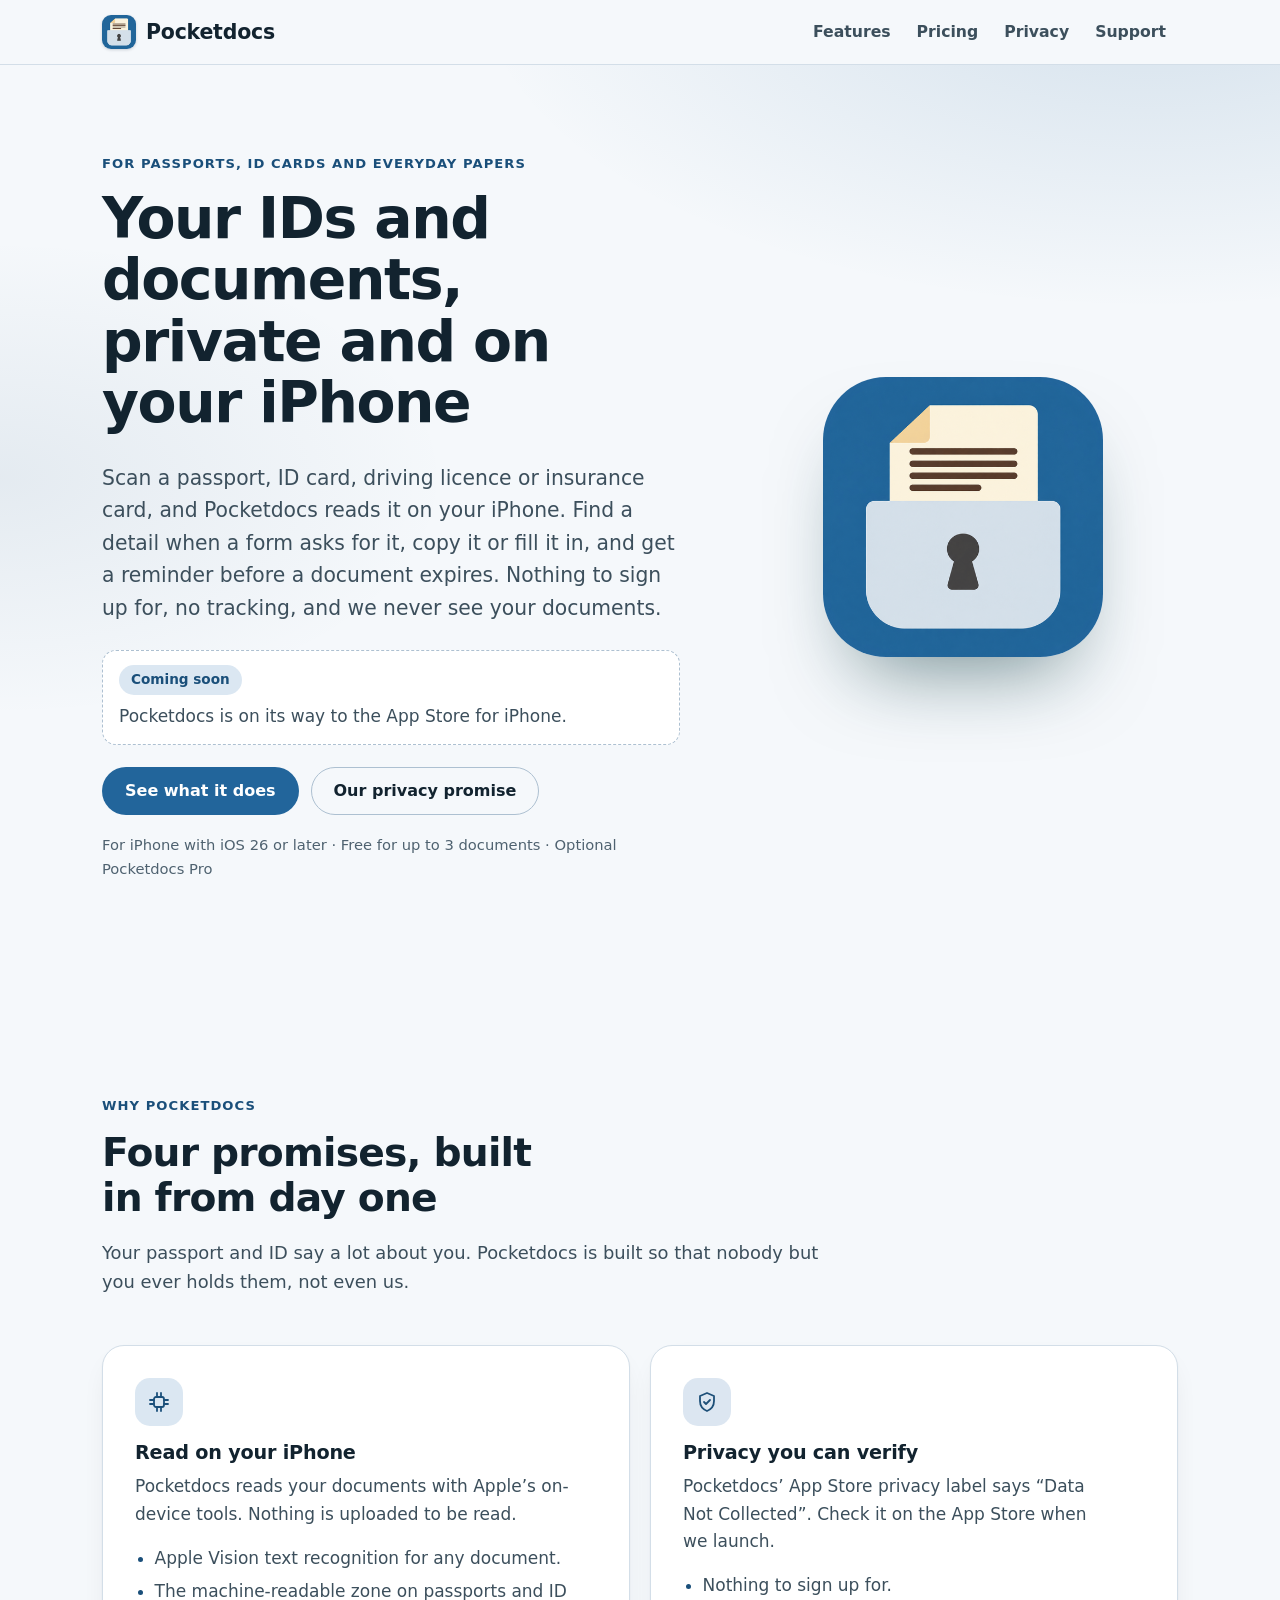
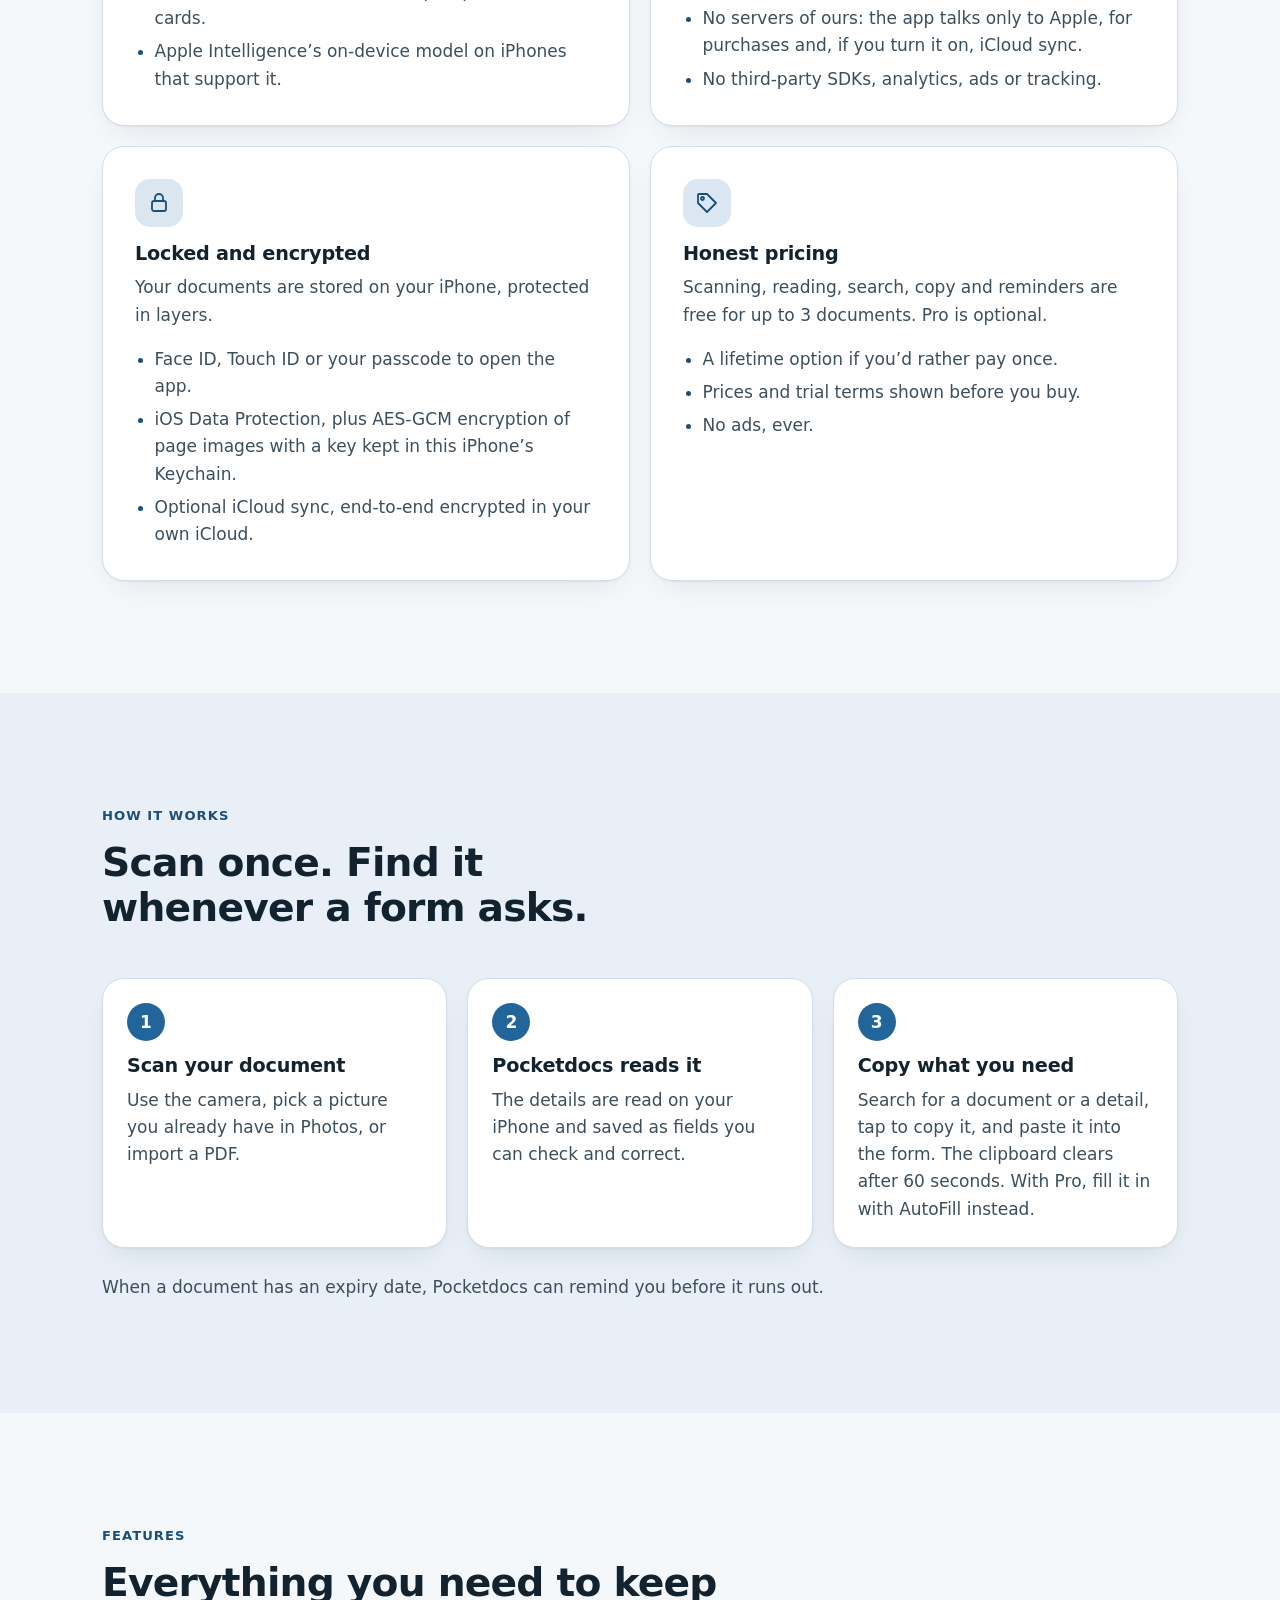
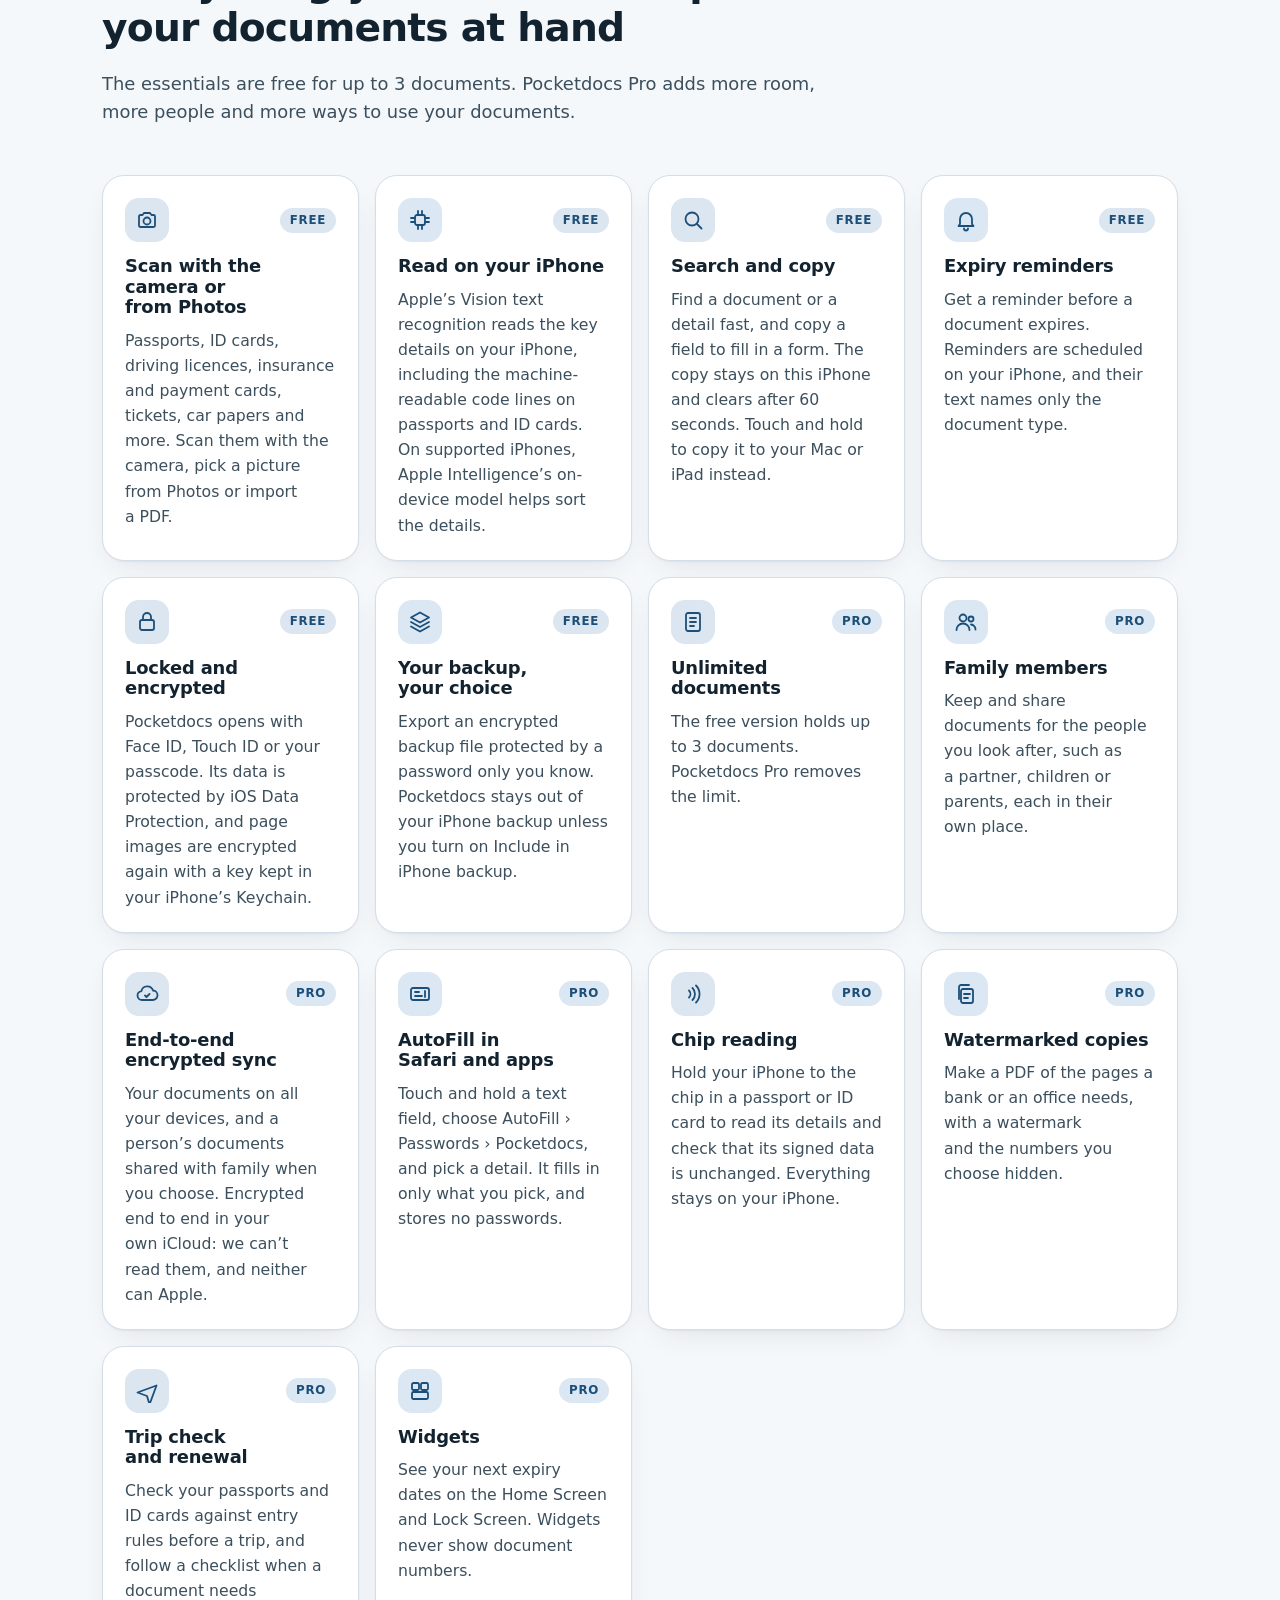
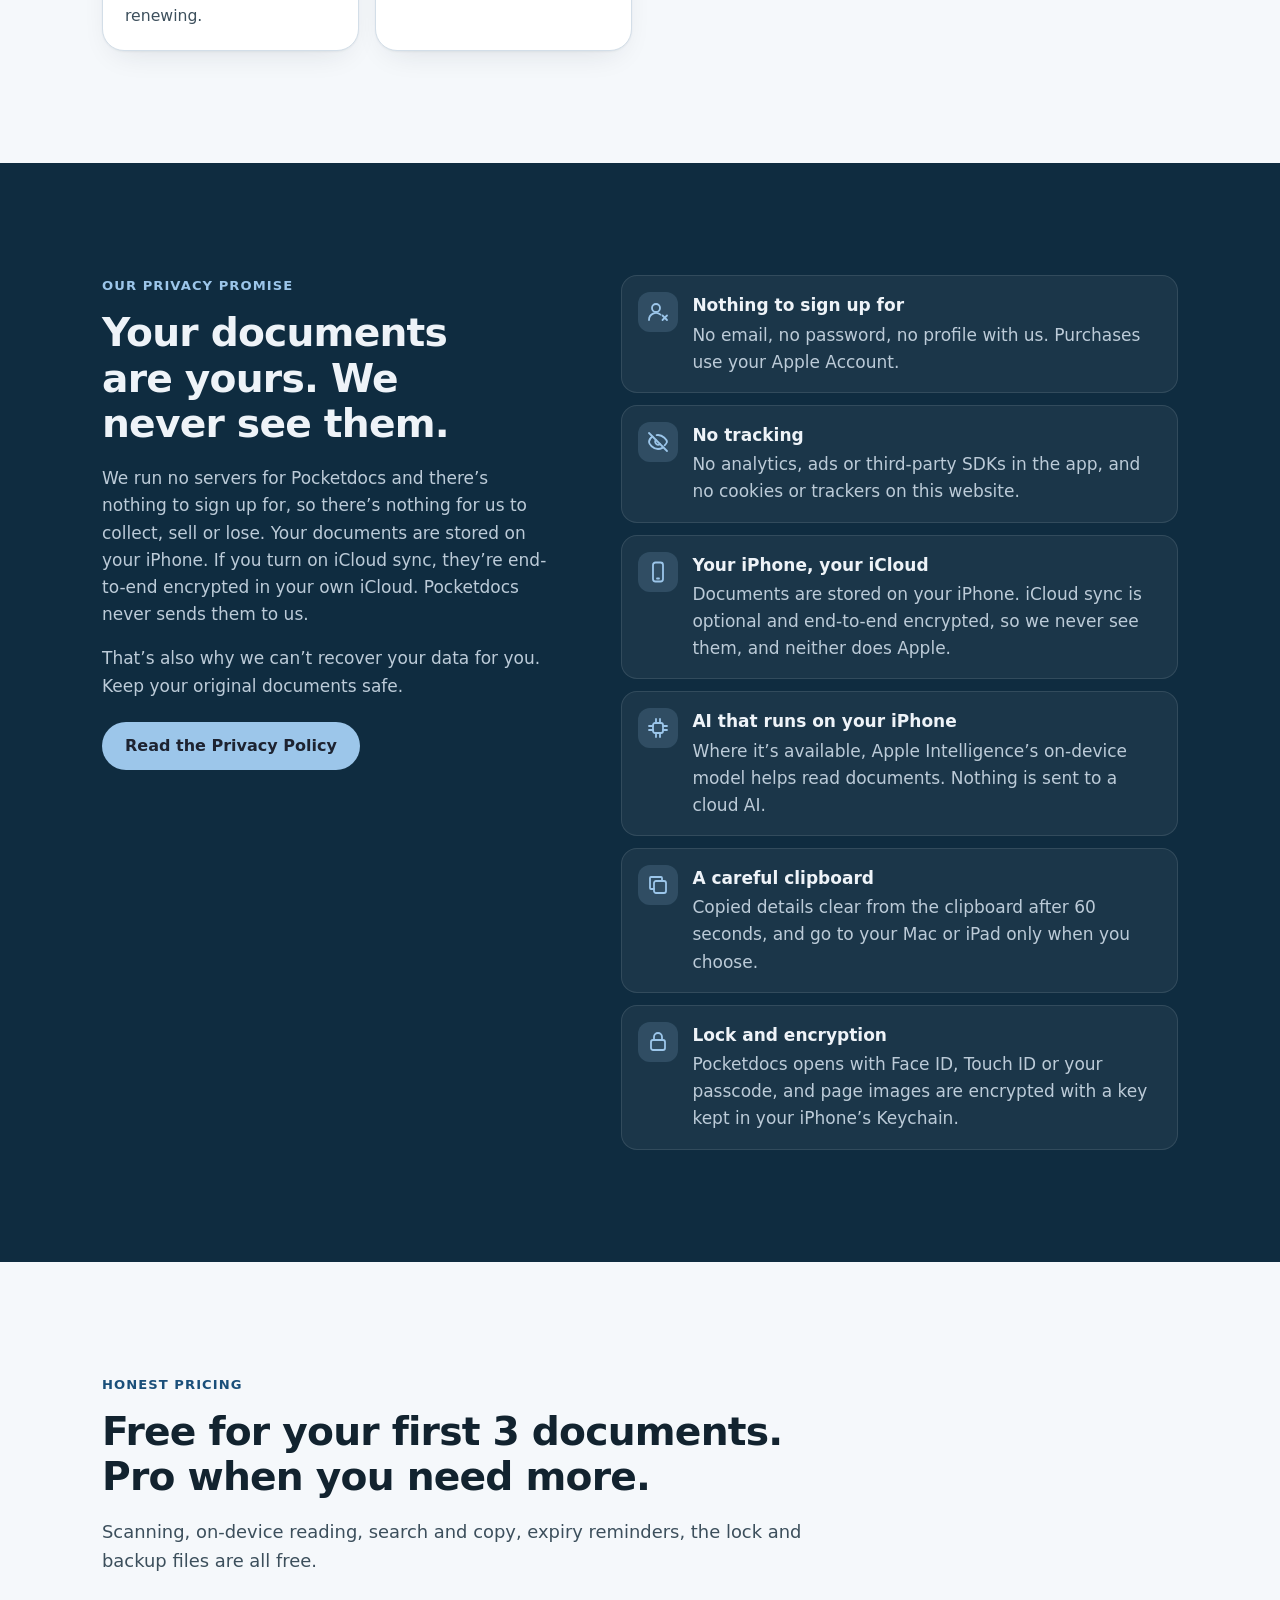
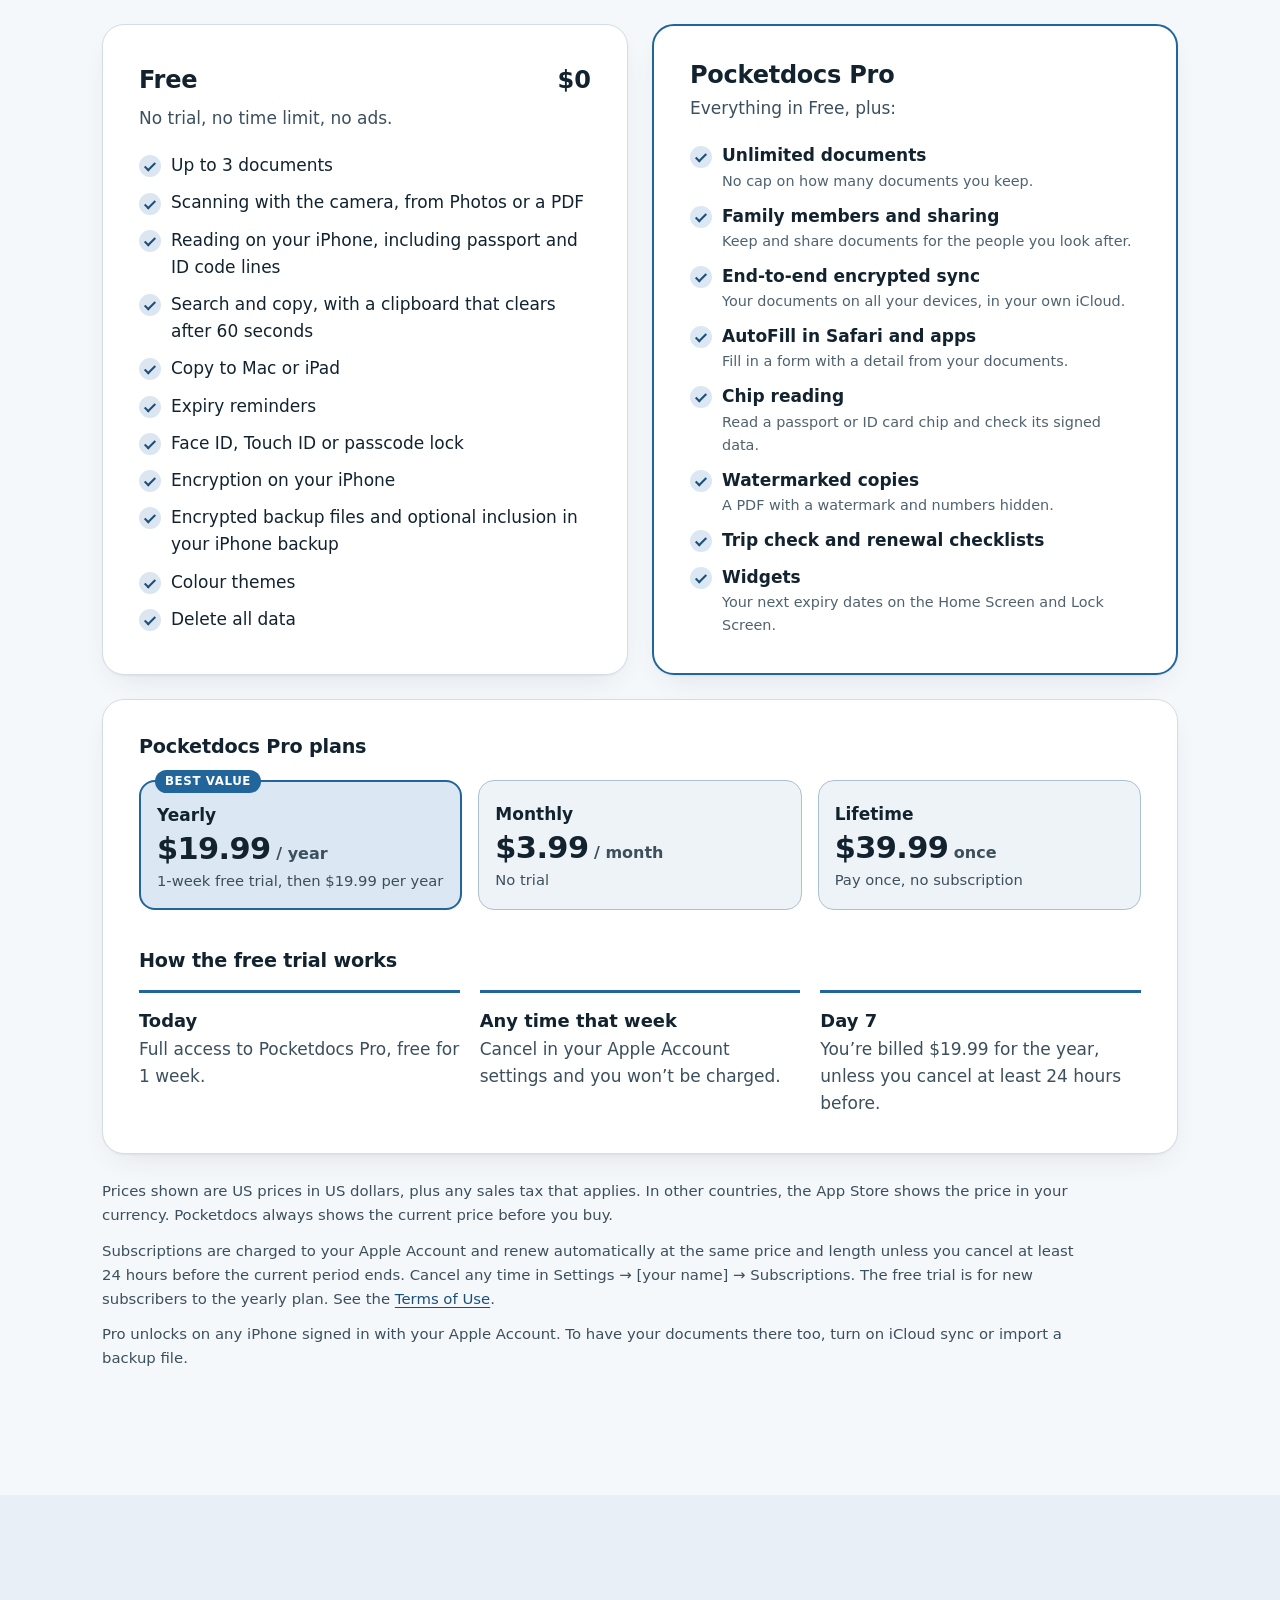
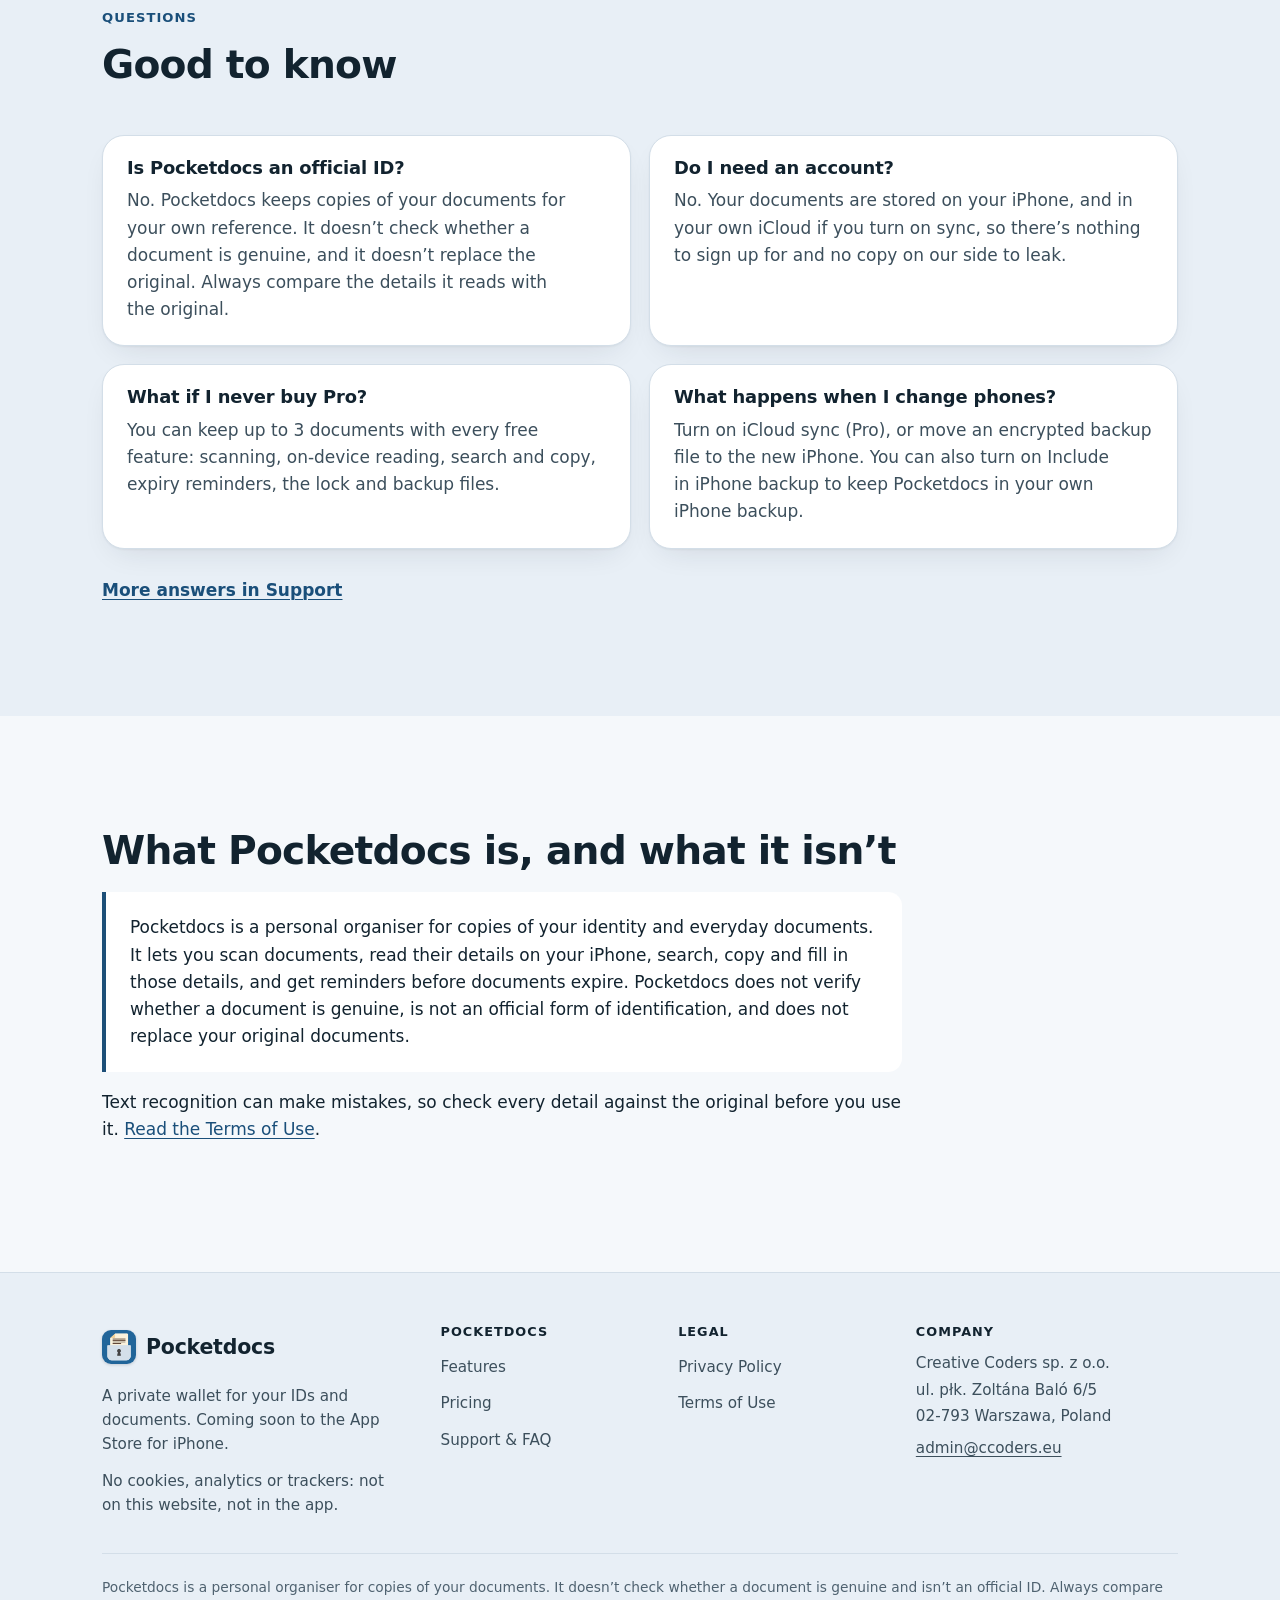
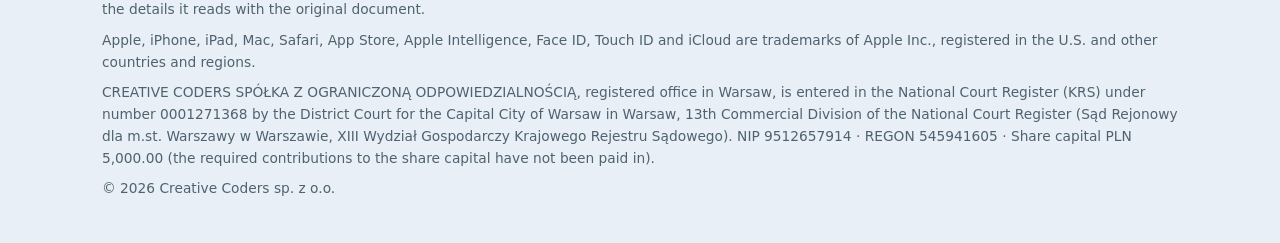
==== commit 6c78198b: "Sync is the app's end-to-end encrypted sync; the security code without a passcode Pro lists (homepag" ====
--- a/index.html
+++ b/index.html
@@ -211,15 +211,15 @@
               <span class="tag tag-pro">Pro</span>
             </div>
             <h3>Family members</h3>
-            <p>Keep documents for the people you look after, such as a partner, children or parents, each in their own place.</p>
+            <p>Keep and share documents for the people you look after, such as a partner, children or parents, each in their own place.</p>
           </article>
           <article class="card feature">
             <div class="feature-top">
               <span class="icon-tile teal"><svg class="icon" viewBox="0 0 24 24" aria-hidden="true" focusable="false" fill="none" stroke="currentColor" stroke-width="1.8" stroke-linecap="round" stroke-linejoin="round"><path d="M7 18a4.5 4.5 0 0 1-.6-8.96A6 6 0 0 1 18 8.5a4 4 0 0 1-.5 9.5H7z"/><path d="M10 13.5l1.5 1.5 3-3"/></svg></span>
               <span class="tag tag-pro">Pro</span>
             </div>
-            <h3>iCloud sync and sharing</h3>
-            <p>Your documents on all your devices, and a person’s documents shared with family. End-to-end encrypted in your own iCloud: we can’t read them, and neither can Apple.</p>
+            <h3>End-to-end encrypted sync</h3>
+            <p>Your documents on all your devices, and a person’s documents shared with family when you choose. Encrypted end to end in your own iCloud: we can’t read them, and neither can Apple.</p>
           </article>
           <article class="card feature">
             <div class="feature-top">
@@ -340,8 +340,8 @@
             <p class="plan-sub">Everything in Free, plus:</p>
             <ul class="checklist warm">
               <li><strong>Unlimited documents</strong> <span class="sub">No cap on how many documents you keep.</span></li>
-              <li><strong>Family members</strong> <span class="sub">Keep documents for the people you look after, each in their own place.</span></li>
-              <li><strong>iCloud sync and sharing</strong> <span class="sub">On all your devices, and shared with family, end-to-end encrypted.</span></li>
+              <li><strong>Family members and sharing</strong> <span class="sub">Keep and share documents for the people you look after.</span></li>
+              <li><strong>End-to-end encrypted sync</strong> <span class="sub">Your documents on all your devices, in your own iCloud.</span></li>
               <li><strong>AutoFill in Safari and apps</strong> <span class="sub">Fill in a form with a detail from your documents.</span></li>
               <li><strong>Chip reading</strong> <span class="sub">Read a passport or ID card chip and check its signed data.</span></li>
               <li><strong>Watermarked copies</strong> <span class="sub">A PDF with a watermark and numbers hidden.</span></li>
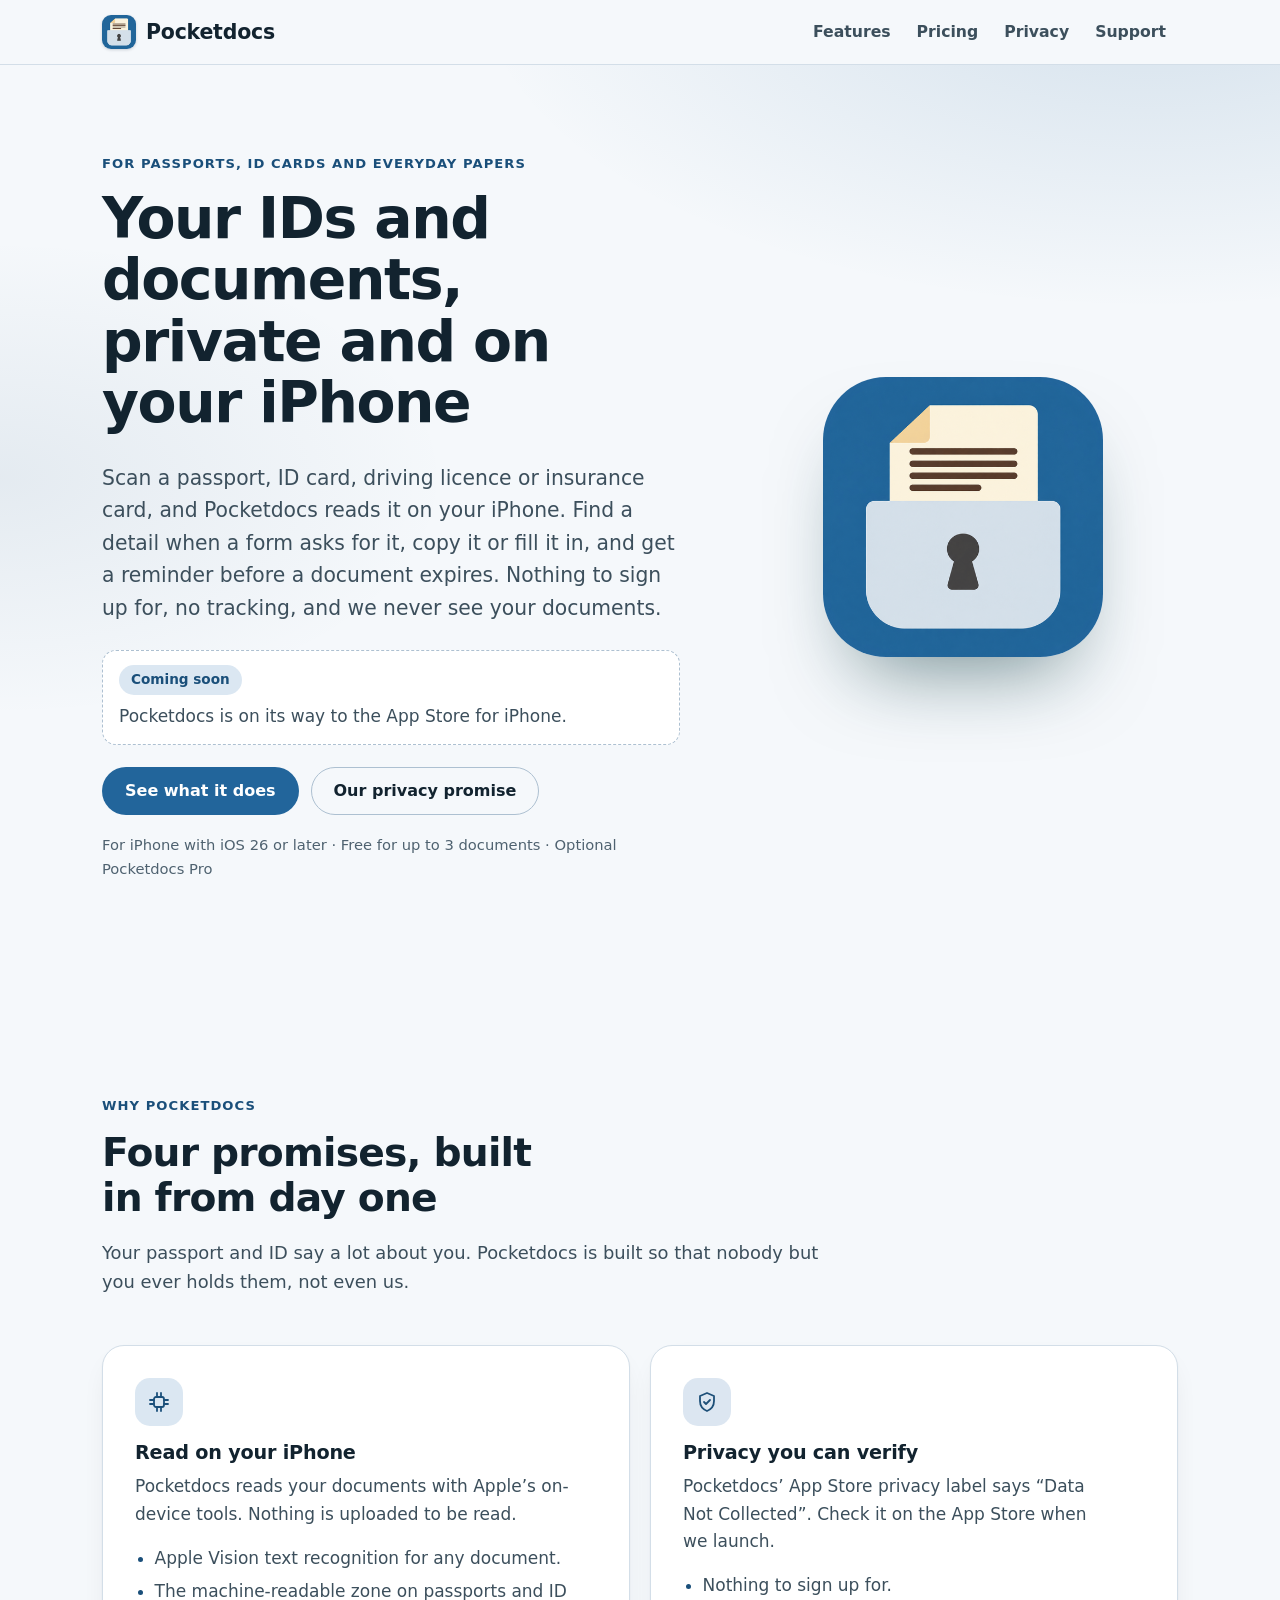
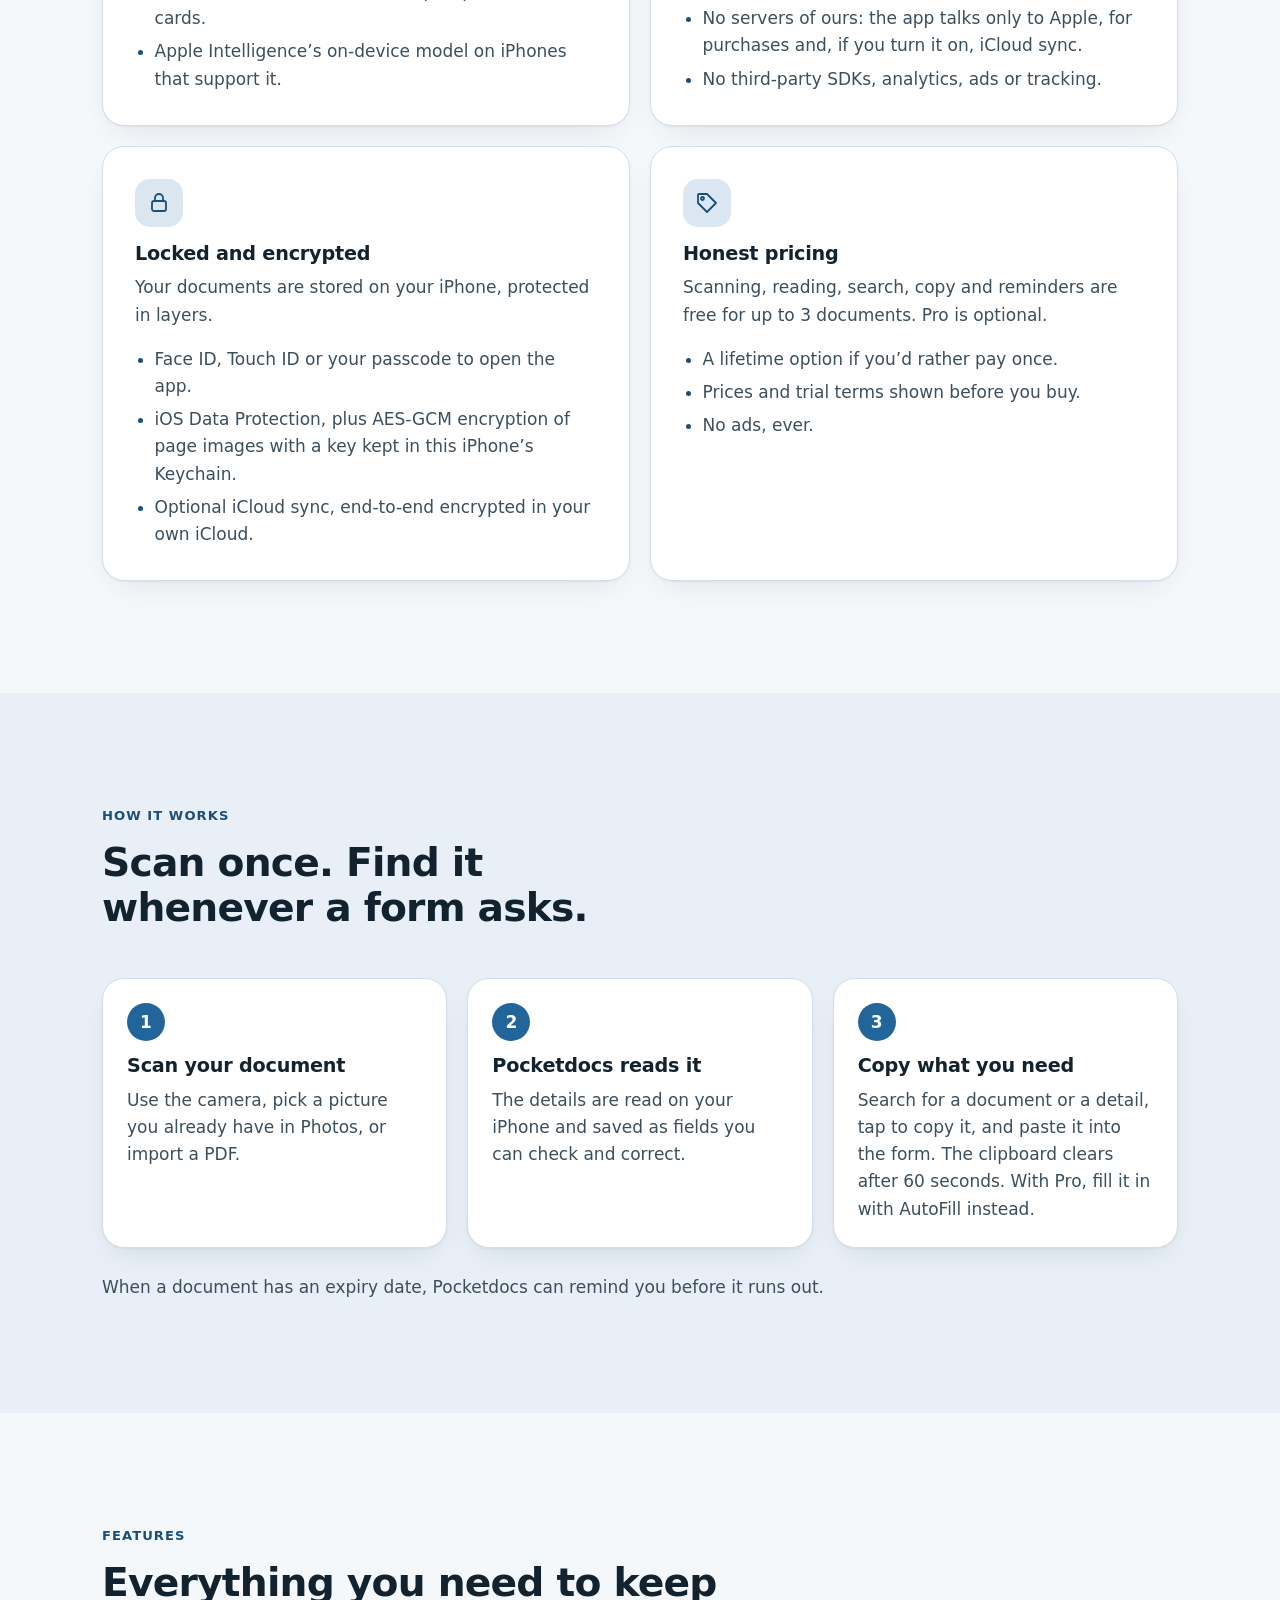
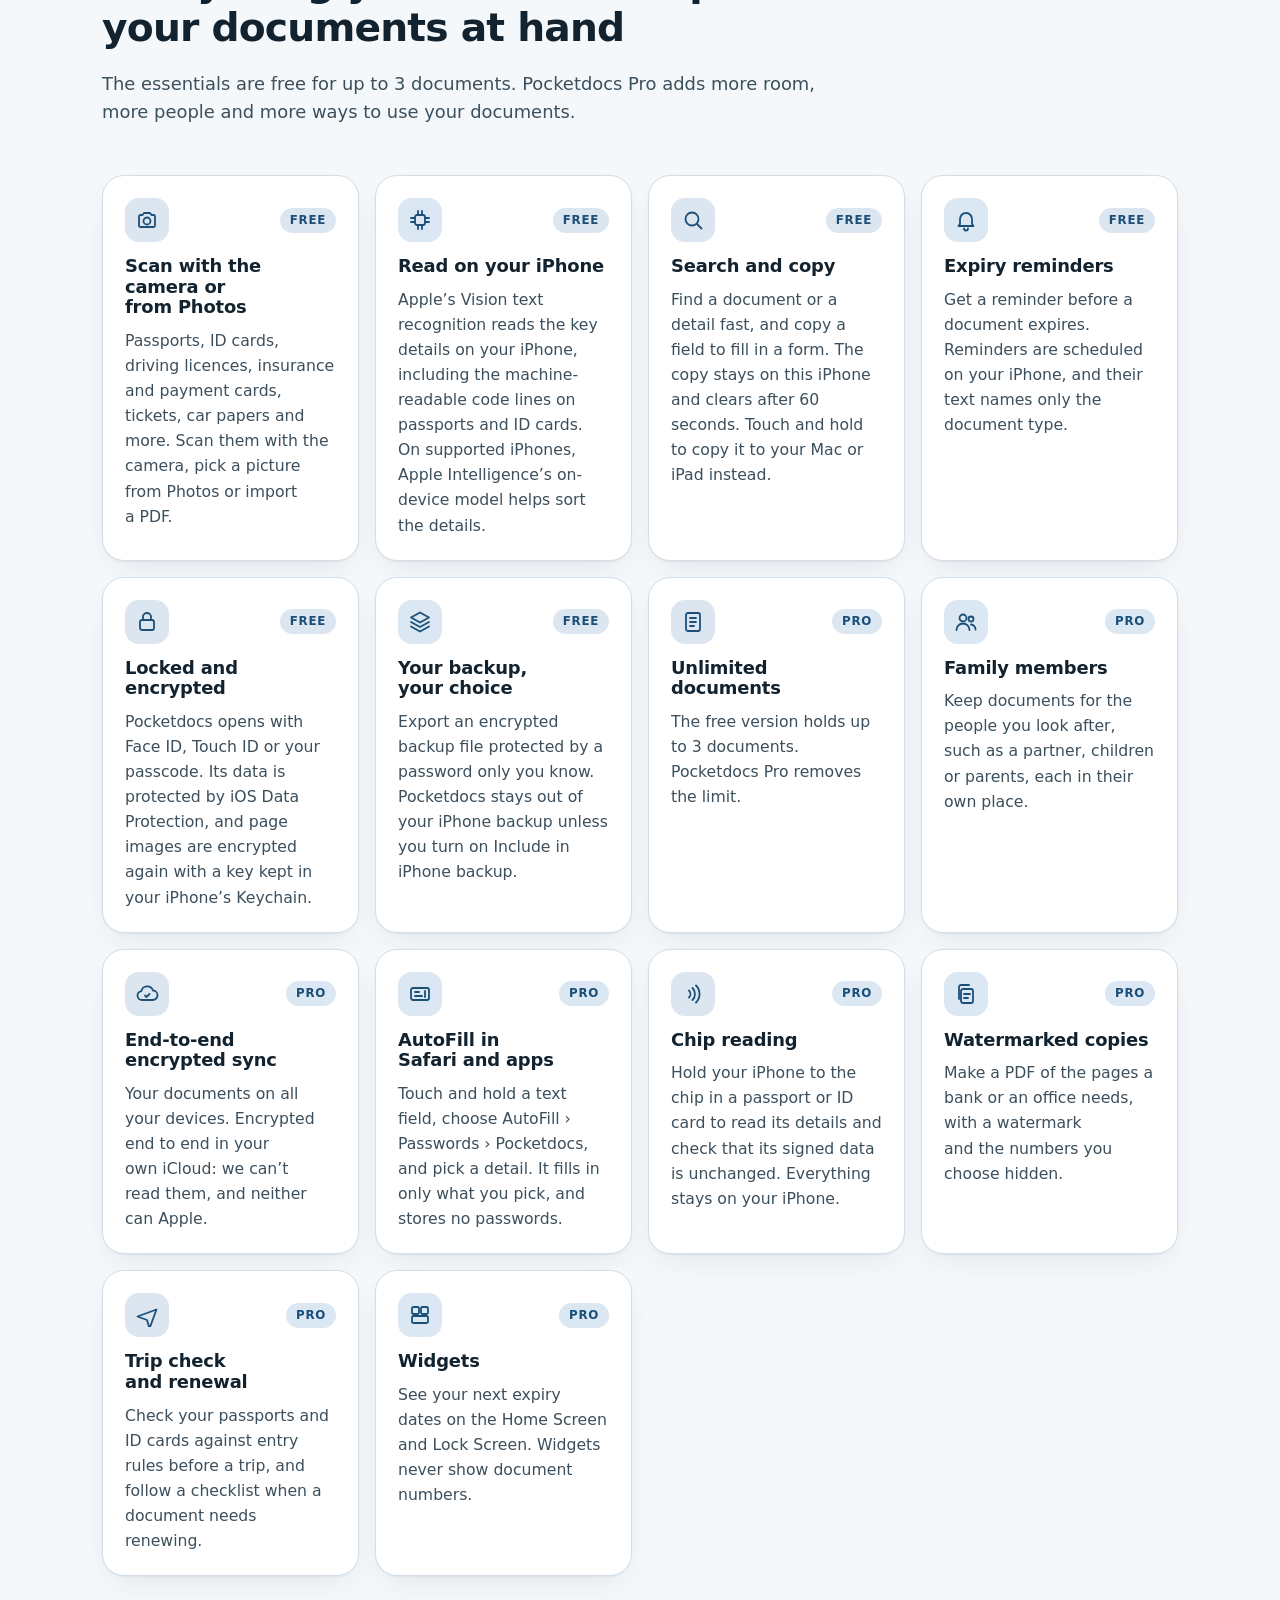
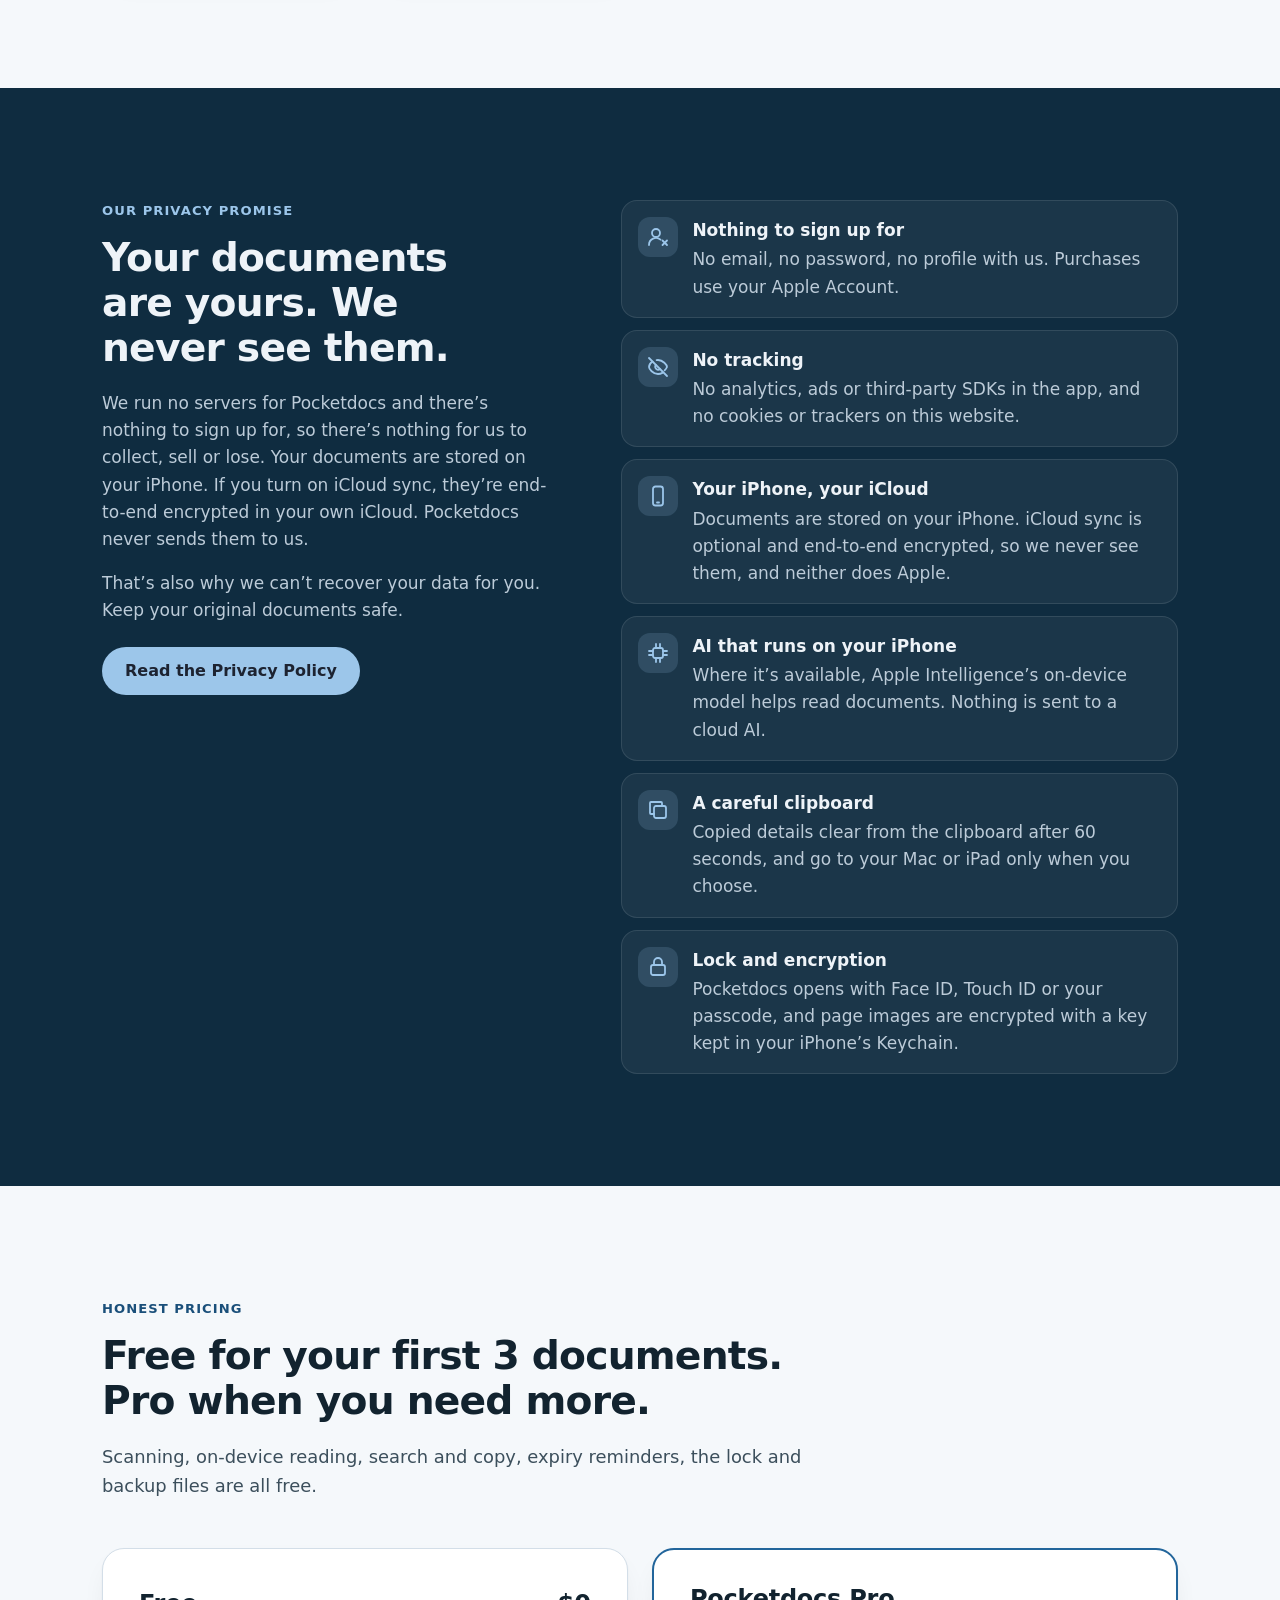
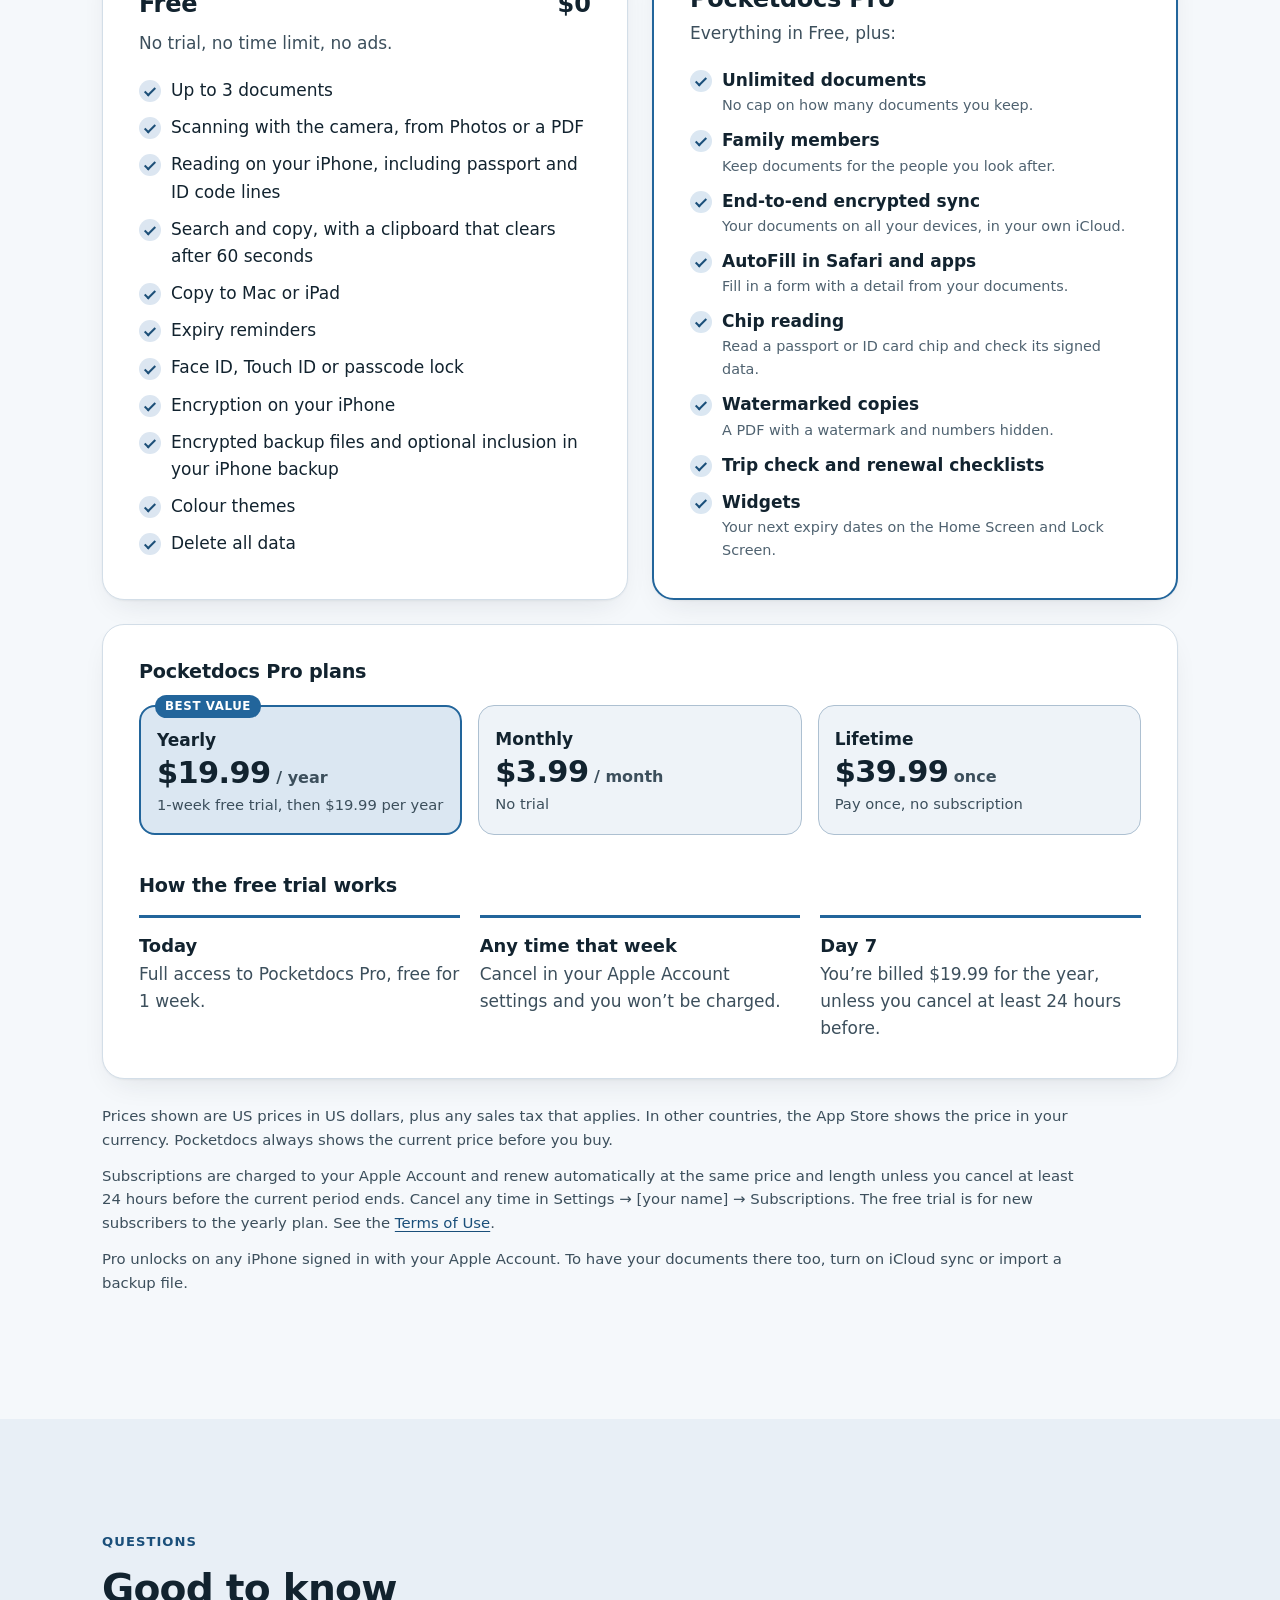
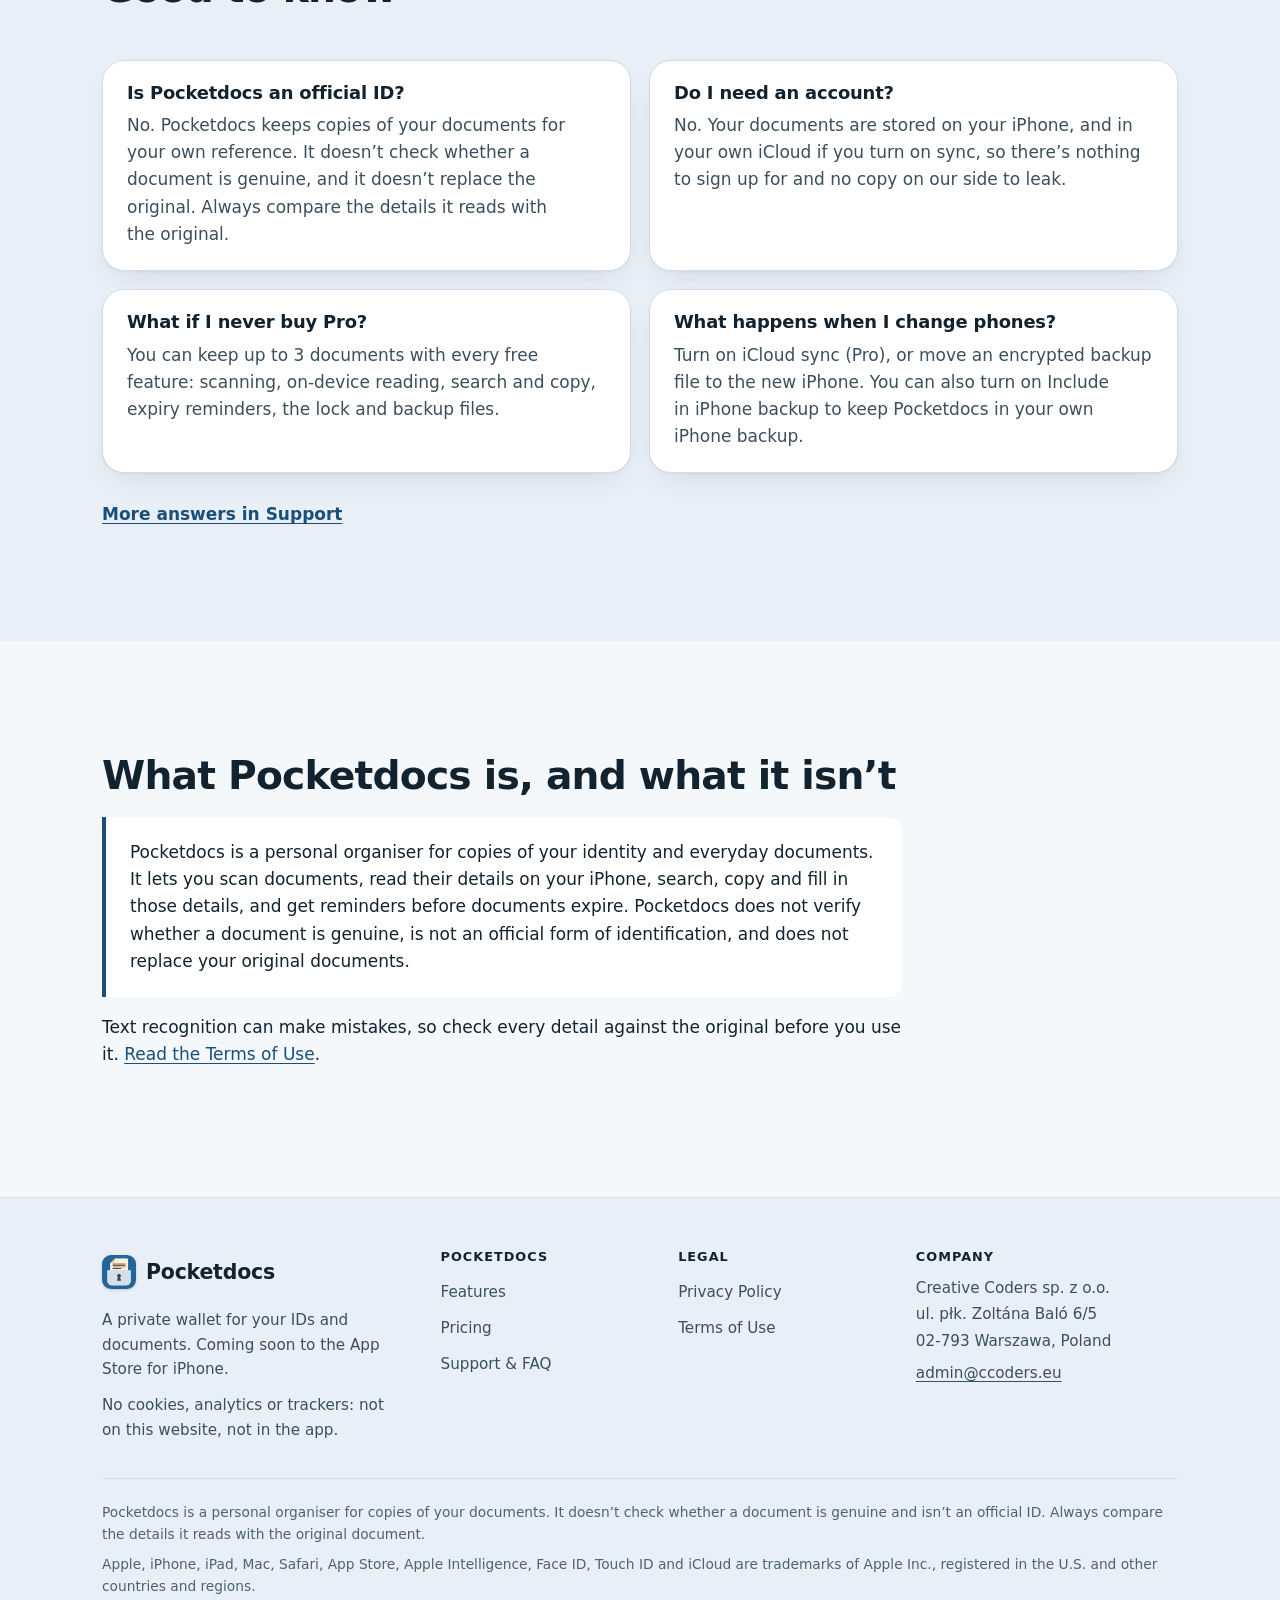
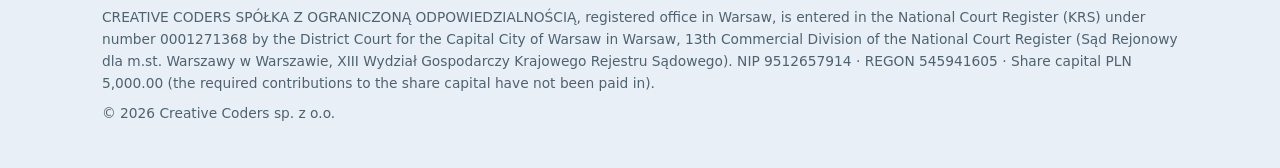
==== commit c1b95f53: "Pocketdocs 1.0 has no family sharing: privacy 1.2, terms 1.2, support and landing page iCloud sync b" ====
--- a/index.html
+++ b/index.html
@@ -211,7 +211,7 @@
               <span class="tag tag-pro">Pro</span>
             </div>
             <h3>Family members</h3>
-            <p>Keep and share documents for the people you look after, such as a partner, children or parents, each in their own place.</p>
+            <p>Keep documents for the people you look after, such as a partner, children or parents, each in their own place.</p>
           </article>
           <article class="card feature">
             <div class="feature-top">
@@ -219,7 +219,7 @@
               <span class="tag tag-pro">Pro</span>
             </div>
             <h3>End-to-end encrypted sync</h3>
-            <p>Your documents on all your devices, and a person’s documents shared with family when you choose. Encrypted end to end in your own iCloud: we can’t read them, and neither can Apple.</p>
+            <p>Your documents on all your devices. Encrypted end to end in your own iCloud: we can’t read them, and neither can Apple.</p>
           </article>
           <article class="card feature">
             <div class="feature-top">
@@ -340,7 +340,7 @@
             <p class="plan-sub">Everything in Free, plus:</p>
             <ul class="checklist warm">
               <li><strong>Unlimited documents</strong> <span class="sub">No cap on how many documents you keep.</span></li>
-              <li><strong>Family members and sharing</strong> <span class="sub">Keep and share documents for the people you look after.</span></li>
+              <li><strong>Family members</strong> <span class="sub">Keep documents for the people you look after.</span></li>
               <li><strong>End-to-end encrypted sync</strong> <span class="sub">Your documents on all your devices, in your own iCloud.</span></li>
               <li><strong>AutoFill in Safari and apps</strong> <span class="sub">Fill in a form with a detail from your documents.</span></li>
               <li><strong>Chip reading</strong> <span class="sub">Read a passport or ID card chip and check its signed data.</span></li>
